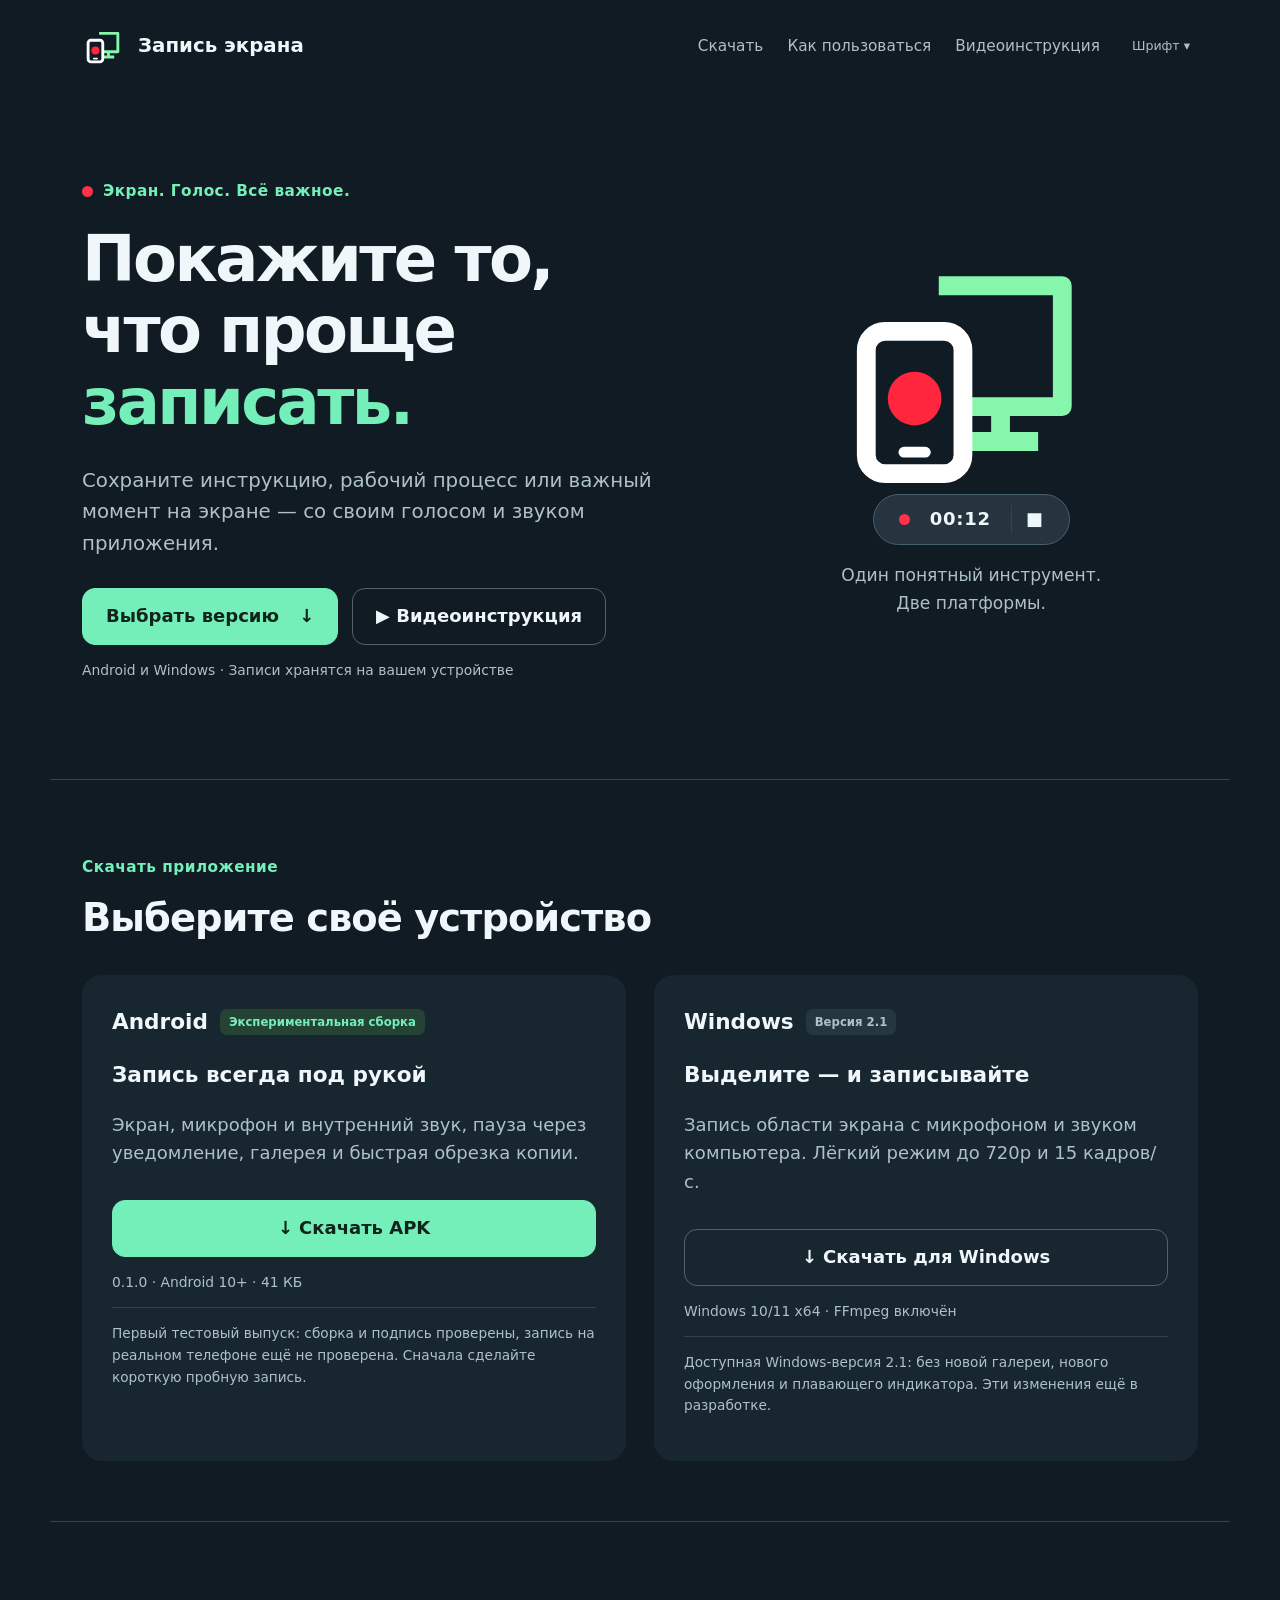
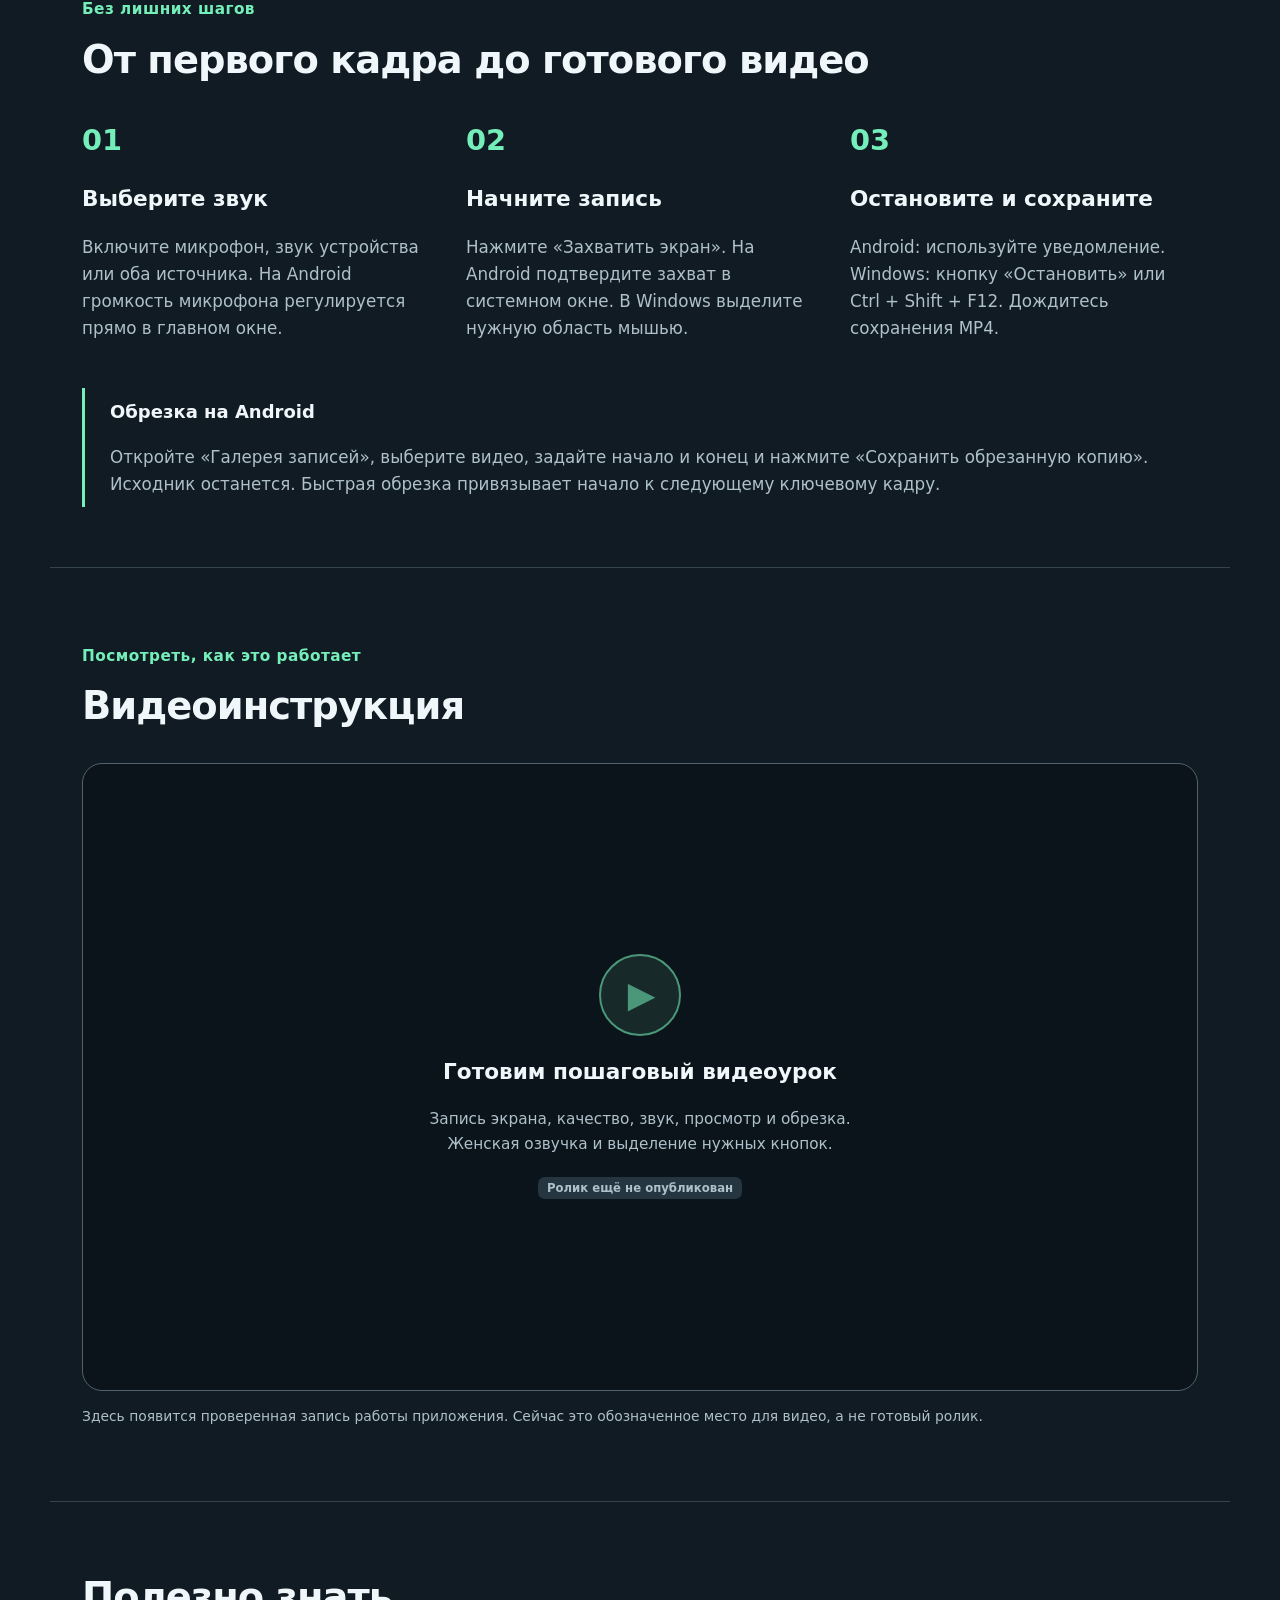
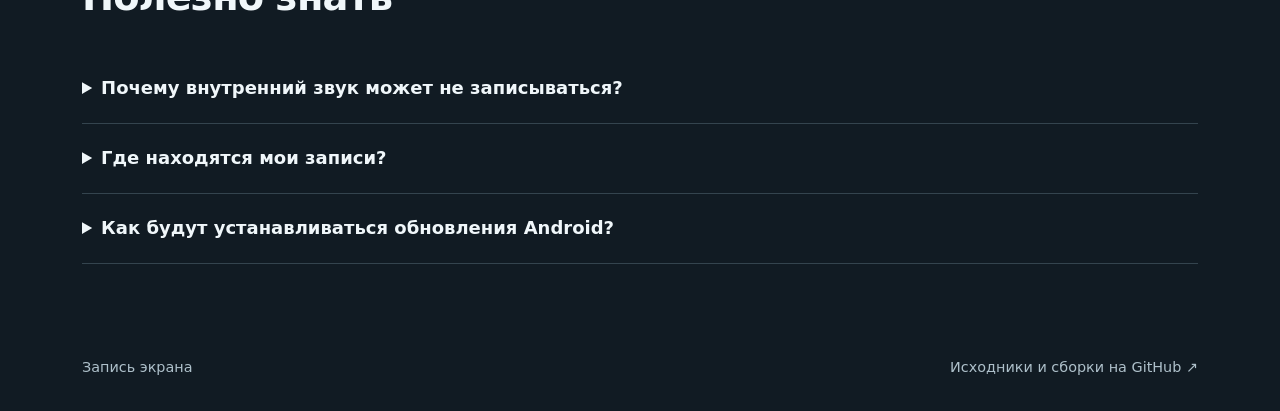
==== site/index.html @ 2aca4a7d "Add experimental Android app, Windows source and download website" ====
<!doctype html><html lang="ru"><head><meta charset="utf-8"><meta name="viewport" content="width=device-width,initial-scale=1"><meta name="theme-color" content="#111b23"><title>Запись экрана — скачать для Android и Windows</title><meta name="description" content="Запись экрана со звуком для Android и Windows. Скачать экспериментальный APK, Windows-приложение и посмотреть инструкции."><link rel="icon" href="icon.svg"><link rel="stylesheet" href="style.css"></head><body>
<header class="wrap"><a class="brand" href="#"><img src="icon.svg" alt="" width="44" height="44"><span>Запись экрана</span></a><nav aria-label="Главное меню"><a href="#download">Скачать</a><a href="#how">Как пользоваться</a><a href="#guide">Видеоинструкция</a></nav><button id="font" class="quiet" aria-haspopup="true" aria-expanded="false">Шрифт ▾</button><div id="font-menu" hidden role="group" aria-label="Размер шрифта"><button data-font="100">100%</button><button data-font="125">125%</button><button data-font="150">150%</button><button data-font="175">175%</button><button data-font="200">200%</button></div></header>
<main><section class="hero wrap"><div><p class="eyebrow"><span class="dot"></span> Экран. Голос. Всё важное.</p><h1>Покажите то,<br>что проще <em>записать.</em></h1><p class="intro">Сохраните инструкцию, рабочий процесс или важный момент на экране — со своим голосом и звуком приложения.</p><div class="actions"><a class="button primary" href="#download">Выбрать версию <span>↓</span></a><a class="button" href="#guide">▶ Видеоинструкция</a></div><p class="subtle">Android и Windows · Записи хранятся на вашем устройстве</p></div><div class="visual" aria-label="Схема: телефон и компьютер с индикатором записи"><img src="icon.svg" alt="Телефон перед монитором, красная точка записи"><div class="record-pill"><span class="dot"></span> 00:12 <span class="stop">■</span></div><p>Один понятный инструмент.<br>Две платформы.</p></div></section>
<section id="download" class="wrap section"><p class="eyebrow">Скачать приложение</p><h2>Выберите своё устройство</h2><div class="downloads"><article><div class="platform">Android <span class="badge">Экспериментальная сборка</span></div><h3>Запись всегда под рукой</h3><p>Экран, микрофон и внутренний звук, пауза через уведомление, галерея и быстрая обрезка копии.</p><a class="button primary" href="https://raw.githubusercontent.com/nicolenkoe/screen-recorder-downloads/main/downloads/ScreenRecorder-0.1.0-experimental.apk" download>↓ Скачать APK</a><p class="subtle">0.1.0 · Android 10+ · 41 КБ</p><p class="note">Первый тестовый выпуск: сборка и подпись проверены, запись на реальном телефоне ещё не проверена. Сначала сделайте короткую пробную запись.</p></article><article><div class="platform">Windows <span class="badge muted">Версия 2.1</span></div><h3>Выделите — и записывайте</h3><p>Запись области экрана с микрофоном и звуком компьютера. Лёгкий режим до 720p и 15 кадров/с.</p><a class="button" href="https://drive.google.com/file/d/1dgMKgXXOjrS05BkEU_Vbts_XOu8XF5hS/view?usp=drivesdk" target="_blank" rel="noopener">↓ Скачать для Windows</a><p class="subtle">Windows 10/11 x64 · FFmpeg включён</p><p class="note">Доступная Windows-версия 2.1: без новой галереи, нового оформления и плавающего индикатора. Эти изменения ещё в разработке.</p></article></div></section>
<section id="how" class="wrap section"><p class="eyebrow">Без лишних шагов</p><h2>От первого кадра до готового видео</h2><div class="steps"><article><b>01</b><h3>Выберите звук</h3><p>Включите микрофон, звук устройства или оба источника. На Android громкость микрофона регулируется прямо в главном окне.</p></article><article><b>02</b><h3>Начните запись</h3><p>Нажмите «Захватить экран». На Android подтвердите захват в системном окне. В Windows выделите нужную область мышью.</p></article><article><b>03</b><h3>Остановите и сохраните</h3><p>Android: используйте уведомление. Windows: кнопку «Остановить» или Ctrl + Shift + F12. Дождитесь сохранения MP4.</p></article></div><div class="tip"><strong>Обрезка на Android</strong><p>Откройте «Галерея записей», выберите видео, задайте начало и конец и нажмите «Сохранить обрезанную копию». Исходник останется. Быстрая обрезка привязывает начало к следующему ключевому кадру.</p></div></section>
<section id="guide" class="wrap section"><p class="eyebrow">Посмотреть, как это работает</p><h2>Видеоинструкция</h2><div class="video-shell"><div id="video-poster" class="video-poster"><button class="play" disabled aria-label="Видеоинструкция пока готовится">▶</button><h3>Готовим пошаговый видеоурок</h3><p>Запись экрана, качество, звук, просмотр и обрезка.<br>Женская озвучка и выделение нужных кнопок.</p><span class="badge muted">Ролик ещё не опубликован</span></div><video id="tutorial" hidden controls playsinline preload="none" aria-label="Видеоинструкция"></video></div><p id="video-status" class="subtle">Здесь появится проверенная запись работы приложения. Сейчас это обозначенное место для видео, а не готовый ролик.</p></section>
<section class="wrap section faq"><h2>Полезно знать</h2><details><summary>Почему внутренний звук может не записываться?</summary><p>Android позволяет приложениям запрещать захват своего звука. Защищённое видео и звонки могут быть недоступны для записи.</p></details><details><summary>Где находятся мои записи?</summary><p>Android: Movies/ScreenRecorder и галерея приложения. Windows: Видео/ScreenRecorder вашего профиля.</p></details><details><summary>Как будут устанавливаться обновления Android?</summary><p>При возвращении в приложение проверяется каталог опубликованных сборок. По умолчанию разрешены тестовые версии; в настройках можно выбрать только стабильные. Скачанный APK проверяется, а установку подтверждает Android.</p></details></section></main><footer class="wrap"><span>Запись экрана</span><a href="https://github.com/nicolenkoe/screen-recorder-downloads">Исходники и сборки на GitHub ↗</a></footer><script src="app.js"></script></body></html>
---- site/style.css ----
:root{color-scheme:dark;--bg:#111b23;--surface:#182630;--text:#f0f7fa;--muted:#aec0ca;--mint:#75efba;--line:#34444e;font:18px/1.6 'Segoe UI',system-ui,sans-serif}*{box-sizing:border-box}html{scroll-behavior:smooth;scroll-padding-top:36px}body{margin:0;background:var(--bg);color:var(--text)}a{color:inherit;text-decoration:none}a:hover{text-decoration:underline}button,input{font:inherit}.wrap{max-width:1180px;margin:auto;padding-inline:32px}header{display:flex;align-items:center;gap:24px;padding-block:24px;position:relative}.brand{display:flex;align-items:center;gap:12px;font-weight:650;font-size:1.1rem;white-space:nowrap}nav{display:flex;gap:24px;margin-left:auto;font-size:.85rem;color:var(--muted)}.quiet{font-size:.7rem;background:none;border:0;color:var(--muted);cursor:pointer;white-space:nowrap;padding:8px}#font-menu{position:absolute;z-index:5;right:32px;top:75px;background:#24343f;border:1px solid var(--line);padding:6px;border-radius:10px;box-shadow:0 8px 24px #0005}#font-menu button{display:block;width:95px;padding:5px 15px;background:none;border:0;color:var(--text);cursor:pointer;text-align:left;font-size:.8rem}#font-menu button:hover,#font-menu button[aria-pressed=true]{background:var(--mint);color:var(--bg);border-radius:5px}.hero{display:grid;grid-template-columns:1.35fr 1fr;align-items:center;gap:50px;padding-block:72px 84px}.eyebrow{display:flex;align-items:center;gap:10px;color:var(--mint);font-weight:600;font-size:.85rem;letter-spacing:.03em}.dot{width:11px;height:11px;border-radius:100%;display:inline-block;background:#ff3049;flex:none}h1{font-size:clamp(2.4rem,5vw,3.7rem);line-height:1.12;letter-spacing:-.04em;margin:20px 0 26px}h1 em{font-style:normal;color:var(--mint)}.intro{max-width:620px;color:var(--muted);font-size:1.1rem}.actions{display:flex;flex-wrap:wrap;gap:14px;margin:28px 0 14px}.button{display:inline-flex;justify-content:center;align-items:center;gap:20px;min-height:54px;padding:13px 23px;border:1px solid #52636d;border-radius:13px;font-weight:650;background:transparent}.button:hover{background:#253b46;text-decoration:none}.primary{background:var(--mint);color:#10241b;border-color:var(--mint)}.primary:hover{background:#a0ffd7}.subtle{font-size:.77rem;color:var(--muted)}.visual{display:flex;align-items:center;flex-direction:column}.visual>img{width:78%;max-width:290px;border-radius:30%}.visual>p{color:var(--muted);text-align:center;font-size:.95rem}.record-pill{background:#25343f;border:1px solid #47606e;border-radius:40px;display:flex;align-items:center;gap:20px;padding:10px 25px;margin-top:-20px;position:relative;font-weight:700;letter-spacing:.04em}.record-pill .stop{padding-left:14px;border-left:1px solid var(--line)}.section{padding-block:60px;border-top:1px solid var(--line)}h2{font-size:clamp(1.7rem,3vw,2.3rem);line-height:1.2;letter-spacing:-.025em;margin:12px 0 34px}h3{font-size:1.2rem;line-height:1.3}.downloads{display:grid;grid-template-columns:1fr 1fr;gap:28px}.downloads article{background:var(--surface);padding:30px;border-radius:20px}.platform{display:flex;gap:12px;align-items:center;flex-wrap:wrap;font-weight:700;font-size:1.2rem}.badge{font-size:.65rem;padding:4px 9px;border-radius:7px;color:var(--mint);background:#244334;font-weight:600}.badge.muted{color:var(--muted);background:#263640}.downloads article>p{color:var(--muted)}.downloads .button{width:100%;margin-top:14px}.note{font-size:.76rem;border-top:1px solid var(--line);padding-top:15px}.steps{display:grid;grid-template-columns:repeat(3,1fr);gap:36px}.steps b{font-size:1.6rem;color:var(--mint)}.steps p,.tip p{color:var(--muted);font-size:.93rem}.tip{margin-top:30px;border-left:3px solid var(--mint);padding:10px 25px}.tip p{margin-bottom:0}.video-shell{border:1px solid #52636d;background:#0b141a;border-radius:20px;overflow:hidden;aspect-ratio:16/9;display:flex;align-items:center;justify-content:center}.video-poster{text-align:center;padding:25px}.video-poster p{color:var(--muted);font-size:.85rem}.play{display:inline-grid;place-items:center;border:2px solid var(--mint);color:var(--mint);background:#1f3732;width:82px;height:82px;border-radius:100%;font-size:2rem;cursor:pointer;padding-left:9px}.play:disabled{cursor:default;opacity:.6}video{width:100%;height:100%;background:#000}.faq details{padding:20px 0;border-bottom:1px solid var(--line)}summary{cursor:pointer;font-weight:600}.faq p{color:var(--muted);max-width:800px}footer{display:flex;justify-content:space-between;gap:20px;padding-block:32px;color:var(--muted);font-size:.8rem}:focus-visible{outline:3px solid var(--mint);outline-offset:5px}@media(max-width:760px){.wrap{padding-inline:20px}header{gap:10px;flex-wrap:wrap}.brand{font-size:.95rem}nav{order:3;margin:0;gap:16px;font-size:.75rem;width:100%;flex-wrap:wrap}.quiet{margin-left:auto}.hero{grid-template-columns:1fr;gap:35px;padding-block:30px 50px}.visual{display:none}.section{padding-block:40px}.downloads,.steps{grid-template-columns:1fr}.downloads article{padding:24px}.video-shell{aspect-ratio:auto;min-height:340px}.actions .button{flex:1 1 auto}footer{flex-direction:column}.video-poster{padding:20px}}@media(prefers-reduced-motion:reduce){html{scroll-behavior:auto}}
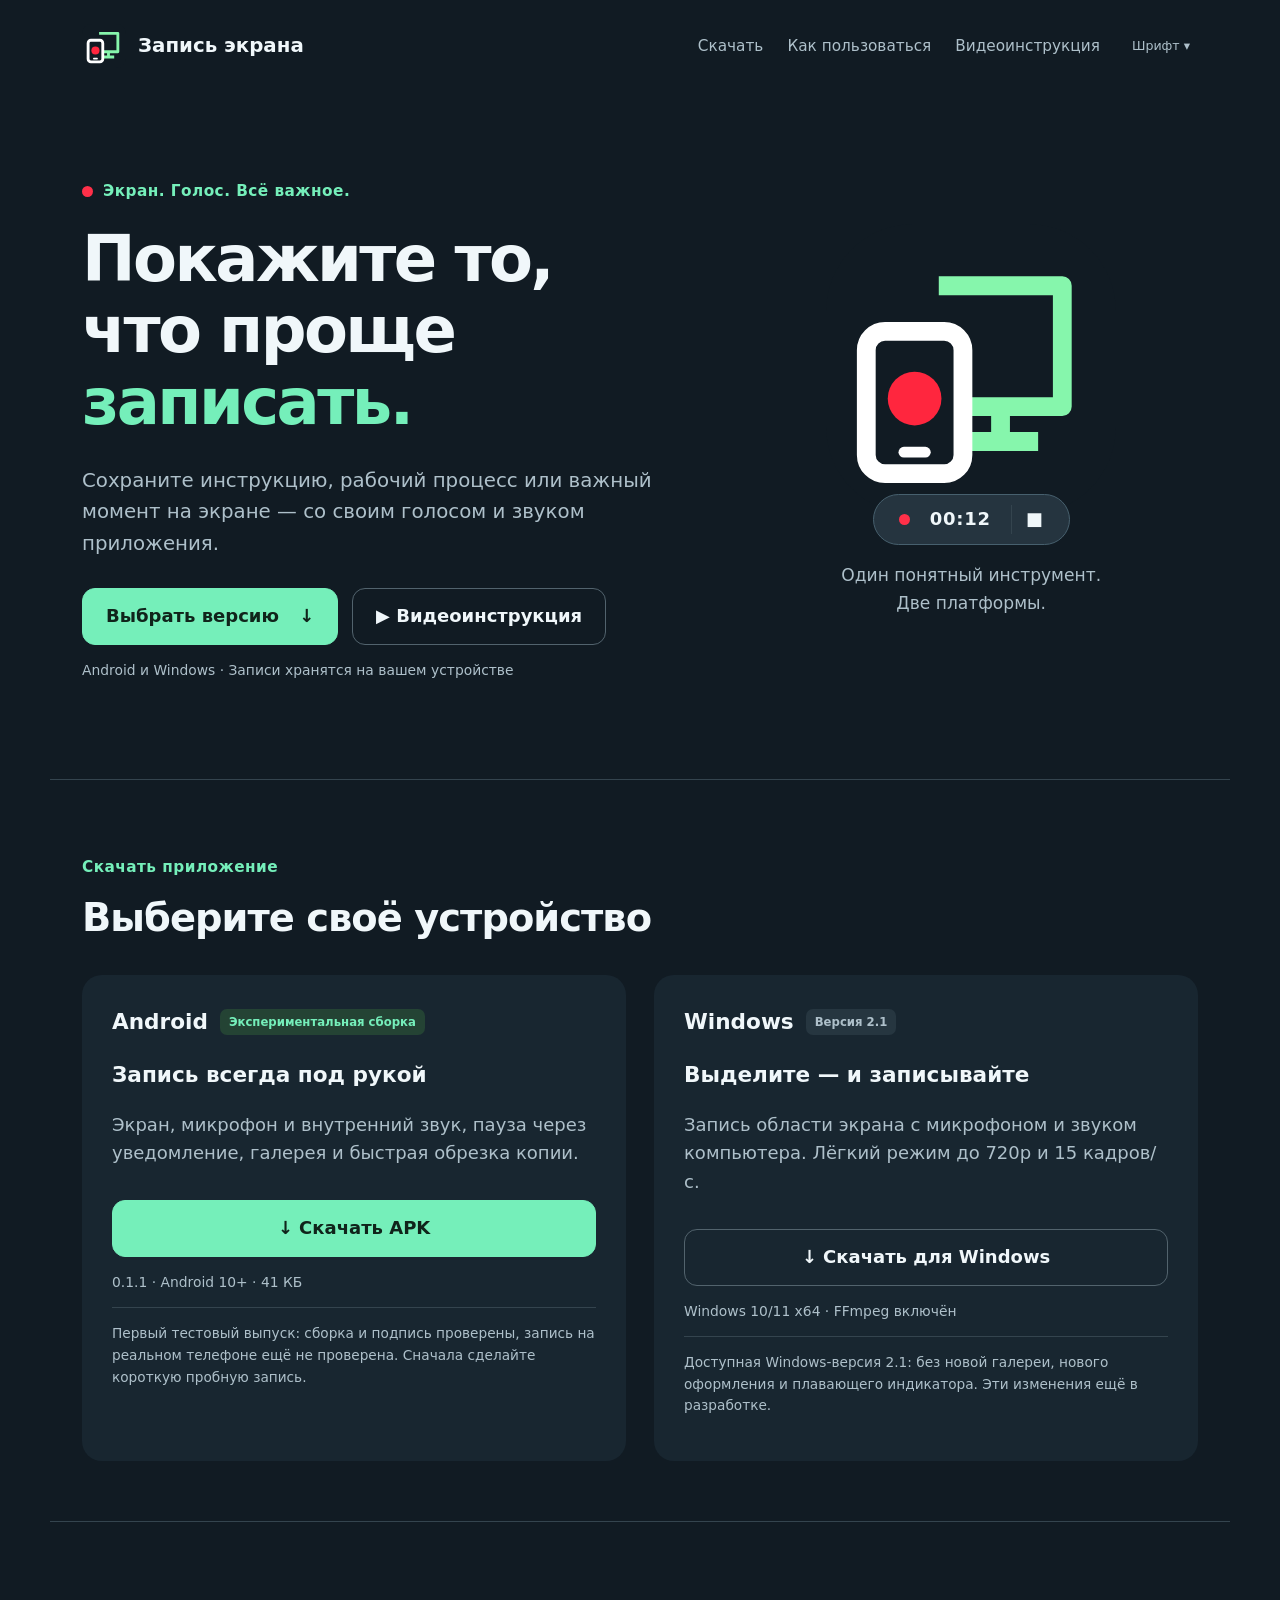
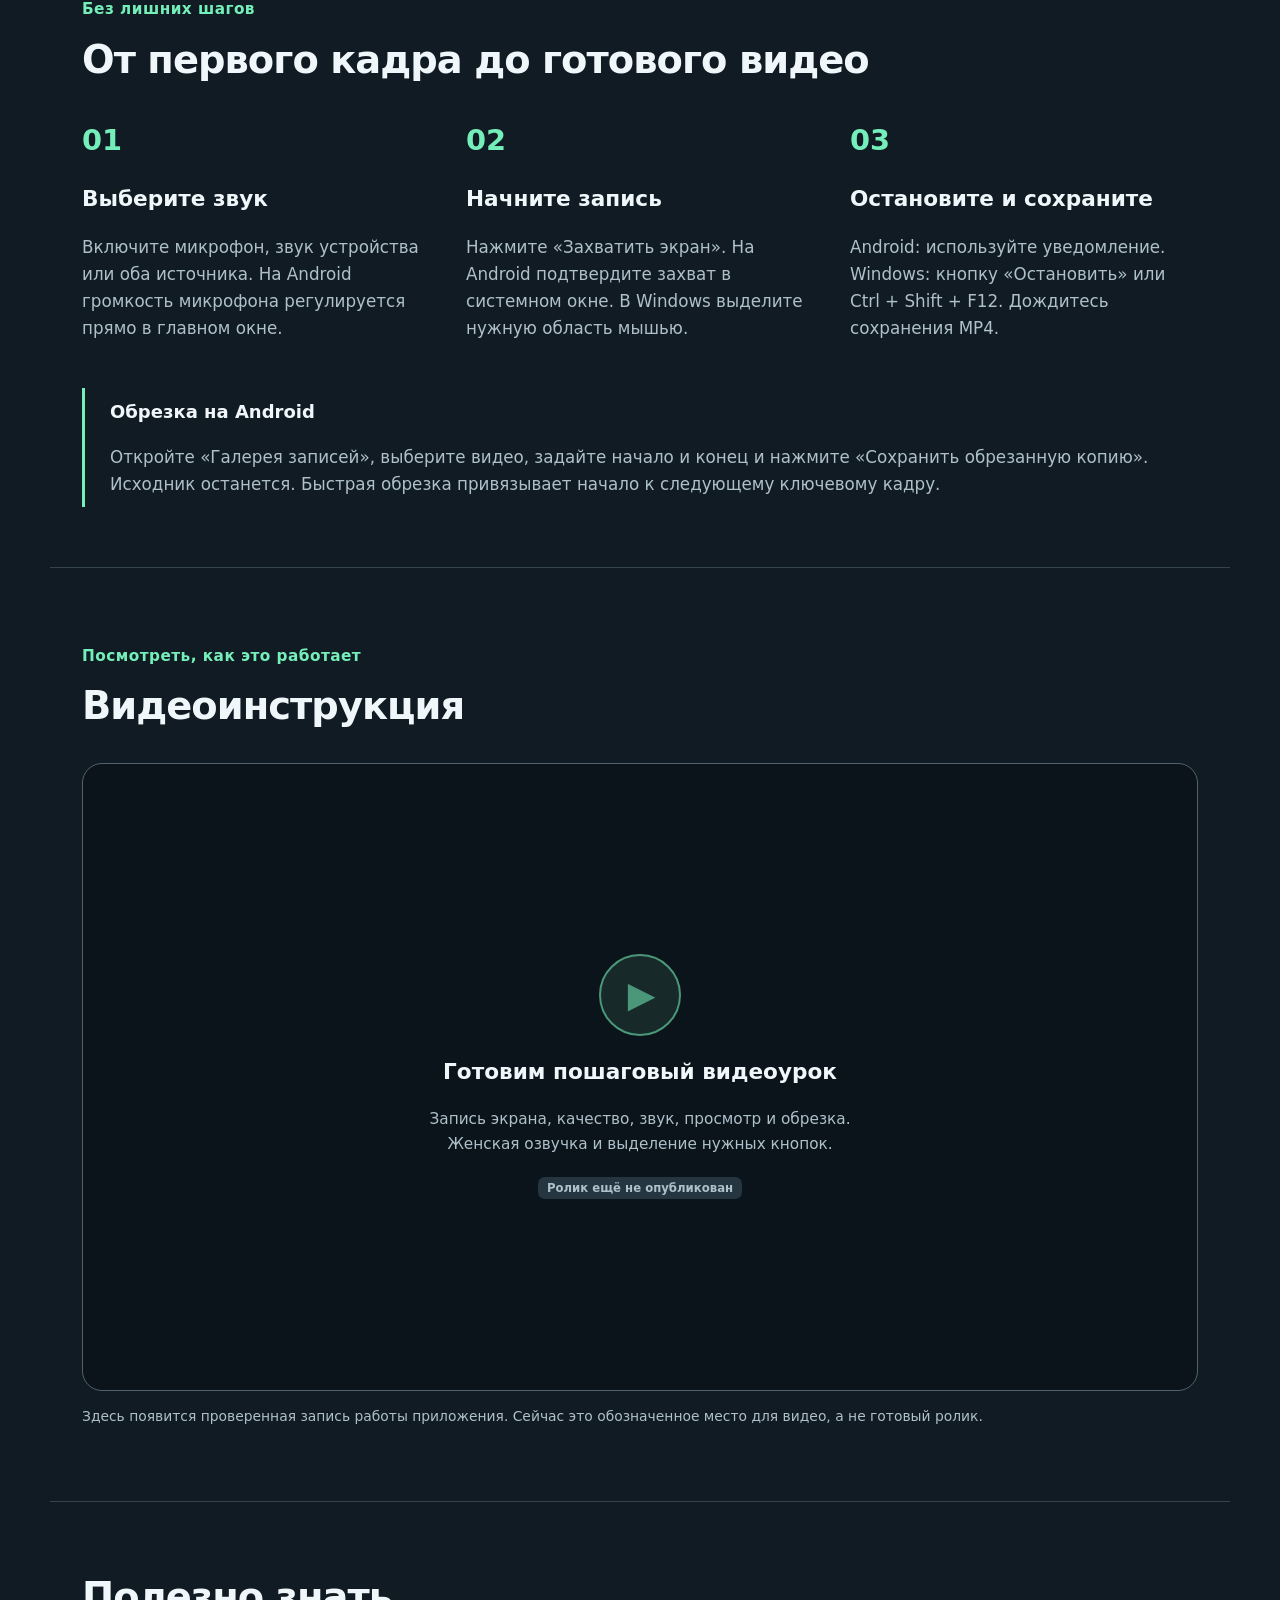
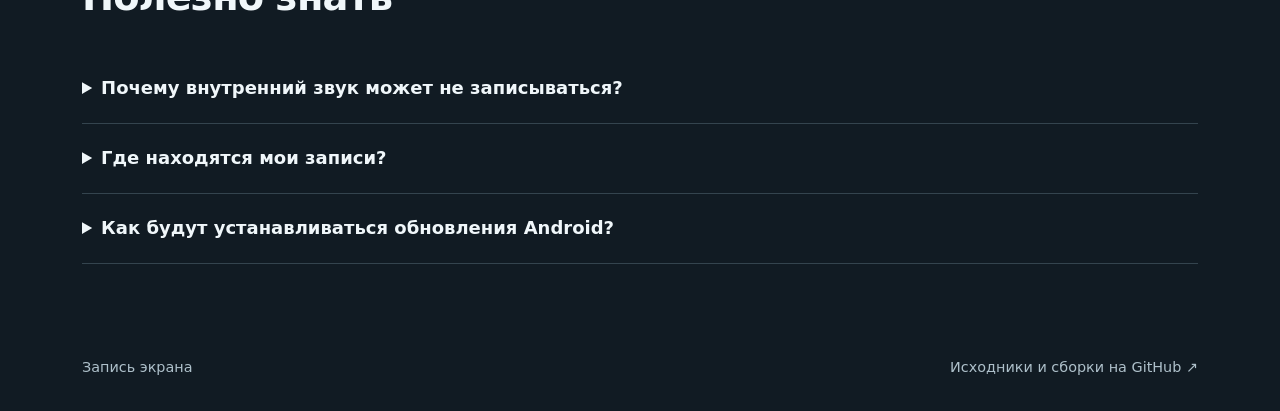
==== commit f28bbfe7: "Fix Android CI setup and publish verified Windows download" ====
--- a/site/index.html
+++ b/site/index.html
@@ -1,7 +1,7 @@
 <!doctype html><html lang="ru"><head><meta charset="utf-8"><meta name="viewport" content="width=device-width,initial-scale=1"><meta name="theme-color" content="#111b23"><title>Запись экрана — скачать для Android и Windows</title><meta name="description" content="Запись экрана со звуком для Android и Windows. Скачать экспериментальный APK, Windows-приложение и посмотреть инструкции."><link rel="icon" href="icon.svg"><link rel="stylesheet" href="style.css"></head><body>
 <header class="wrap"><a class="brand" href="#"><img src="icon.svg" alt="" width="44" height="44"><span>Запись экрана</span></a><nav aria-label="Главное меню"><a href="#download">Скачать</a><a href="#how">Как пользоваться</a><a href="#guide">Видеоинструкция</a></nav><button id="font" class="quiet" aria-haspopup="true" aria-expanded="false">Шрифт ▾</button><div id="font-menu" hidden role="group" aria-label="Размер шрифта"><button data-font="100">100%</button><button data-font="125">125%</button><button data-font="150">150%</button><button data-font="175">175%</button><button data-font="200">200%</button></div></header>
 <main><section class="hero wrap"><div><p class="eyebrow"><span class="dot"></span> Экран. Голос. Всё важное.</p><h1>Покажите то,<br>что проще <em>записать.</em></h1><p class="intro">Сохраните инструкцию, рабочий процесс или важный момент на экране — со своим голосом и звуком приложения.</p><div class="actions"><a class="button primary" href="#download">Выбрать версию <span>↓</span></a><a class="button" href="#guide">▶ Видеоинструкция</a></div><p class="subtle">Android и Windows · Записи хранятся на вашем устройстве</p></div><div class="visual" aria-label="Схема: телефон и компьютер с индикатором записи"><img src="icon.svg" alt="Телефон перед монитором, красная точка записи"><div class="record-pill"><span class="dot"></span> 00:12 <span class="stop">■</span></div><p>Один понятный инструмент.<br>Две платформы.</p></div></section>
-<section id="download" class="wrap section"><p class="eyebrow">Скачать приложение</p><h2>Выберите своё устройство</h2><div class="downloads"><article><div class="platform">Android <span class="badge">Экспериментальная сборка</span></div><h3>Запись всегда под рукой</h3><p>Экран, микрофон и внутренний звук, пауза через уведомление, галерея и быстрая обрезка копии.</p><a class="button primary" href="https://raw.githubusercontent.com/nicolenkoe/screen-recorder-downloads/main/downloads/ScreenRecorder-0.1.0-experimental.apk" download>↓ Скачать APK</a><p class="subtle">0.1.0 · Android 10+ · 41 КБ</p><p class="note">Первый тестовый выпуск: сборка и подпись проверены, запись на реальном телефоне ещё не проверена. Сначала сделайте короткую пробную запись.</p></article><article><div class="platform">Windows <span class="badge muted">Версия 2.1</span></div><h3>Выделите — и записывайте</h3><p>Запись области экрана с микрофоном и звуком компьютера. Лёгкий режим до 720p и 15 кадров/с.</p><a class="button" href="https://drive.google.com/file/d/1dgMKgXXOjrS05BkEU_Vbts_XOu8XF5hS/view?usp=drivesdk" target="_blank" rel="noopener">↓ Скачать для Windows</a><p class="subtle">Windows 10/11 x64 · FFmpeg включён</p><p class="note">Доступная Windows-версия 2.1: без новой галереи, нового оформления и плавающего индикатора. Эти изменения ещё в разработке.</p></article></div></section>
+<section id="download" class="wrap section"><p class="eyebrow">Скачать приложение</p><h2>Выберите своё устройство</h2><div class="downloads"><article><div class="platform">Android <span class="badge">Экспериментальная сборка</span></div><h3>Запись всегда под рукой</h3><p>Экран, микрофон и внутренний звук, пауза через уведомление, галерея и быстрая обрезка копии.</p><a class="button primary" href="https://raw.githubusercontent.com/nicolenkoe/screen-recorder-downloads/main/downloads/ScreenRecorder-0.1.1-experimental.apk" download>↓ Скачать APK</a><p class="subtle">0.1.1 · Android 10+ · 41 КБ</p><p class="note">Первый тестовый выпуск: сборка и подпись проверены, запись на реальном телефоне ещё не проверена. Сначала сделайте короткую пробную запись.</p></article><article><div class="platform">Windows <span class="badge muted">Версия 2.1</span></div><h3>Выделите — и записывайте</h3><p>Запись области экрана с микрофоном и звуком компьютера. Лёгкий режим до 720p и 15 кадров/с.</p><a class="button" href="https://github.com/nicolenkoe/screen-recorder-downloads/releases/download/windows-2.1/ScreenRecorder-Windows-2.1.exe" target="_blank" rel="noopener">↓ Скачать для Windows</a><p class="subtle">Windows 10/11 x64 · FFmpeg включён</p><p class="note">Доступная Windows-версия 2.1: без новой галереи, нового оформления и плавающего индикатора. Эти изменения ещё в разработке.</p></article></div></section>
 <section id="how" class="wrap section"><p class="eyebrow">Без лишних шагов</p><h2>От первого кадра до готового видео</h2><div class="steps"><article><b>01</b><h3>Выберите звук</h3><p>Включите микрофон, звук устройства или оба источника. На Android громкость микрофона регулируется прямо в главном окне.</p></article><article><b>02</b><h3>Начните запись</h3><p>Нажмите «Захватить экран». На Android подтвердите захват в системном окне. В Windows выделите нужную область мышью.</p></article><article><b>03</b><h3>Остановите и сохраните</h3><p>Android: используйте уведомление. Windows: кнопку «Остановить» или Ctrl + Shift + F12. Дождитесь сохранения MP4.</p></article></div><div class="tip"><strong>Обрезка на Android</strong><p>Откройте «Галерея записей», выберите видео, задайте начало и конец и нажмите «Сохранить обрезанную копию». Исходник останется. Быстрая обрезка привязывает начало к следующему ключевому кадру.</p></div></section>
 <section id="guide" class="wrap section"><p class="eyebrow">Посмотреть, как это работает</p><h2>Видеоинструкция</h2><div class="video-shell"><div id="video-poster" class="video-poster"><button class="play" disabled aria-label="Видеоинструкция пока готовится">▶</button><h3>Готовим пошаговый видеоурок</h3><p>Запись экрана, качество, звук, просмотр и обрезка.<br>Женская озвучка и выделение нужных кнопок.</p><span class="badge muted">Ролик ещё не опубликован</span></div><video id="tutorial" hidden controls playsinline preload="none" aria-label="Видеоинструкция"></video></div><p id="video-status" class="subtle">Здесь появится проверенная запись работы приложения. Сейчас это обозначенное место для видео, а не готовый ролик.</p></section>
 <section class="wrap section faq"><h2>Полезно знать</h2><details><summary>Почему внутренний звук может не записываться?</summary><p>Android позволяет приложениям запрещать захват своего звука. Защищённое видео и звонки могут быть недоступны для записи.</p></details><details><summary>Где находятся мои записи?</summary><p>Android: Movies/ScreenRecorder и галерея приложения. Windows: Видео/ScreenRecorder вашего профиля.</p></details><details><summary>Как будут устанавливаться обновления Android?</summary><p>При возвращении в приложение проверяется каталог опубликованных сборок. По умолчанию разрешены тестовые версии; в настройках можно выбрать только стабильные. Скачанный APK проверяется, а установку подтверждает Android.</p></details></section></main><footer class="wrap"><span>Запись экрана</span><a href="https://github.com/nicolenkoe/screen-recorder-downloads">Исходники и сборки на GitHub ↗</a></footer><script src="app.js"></script></body></html>
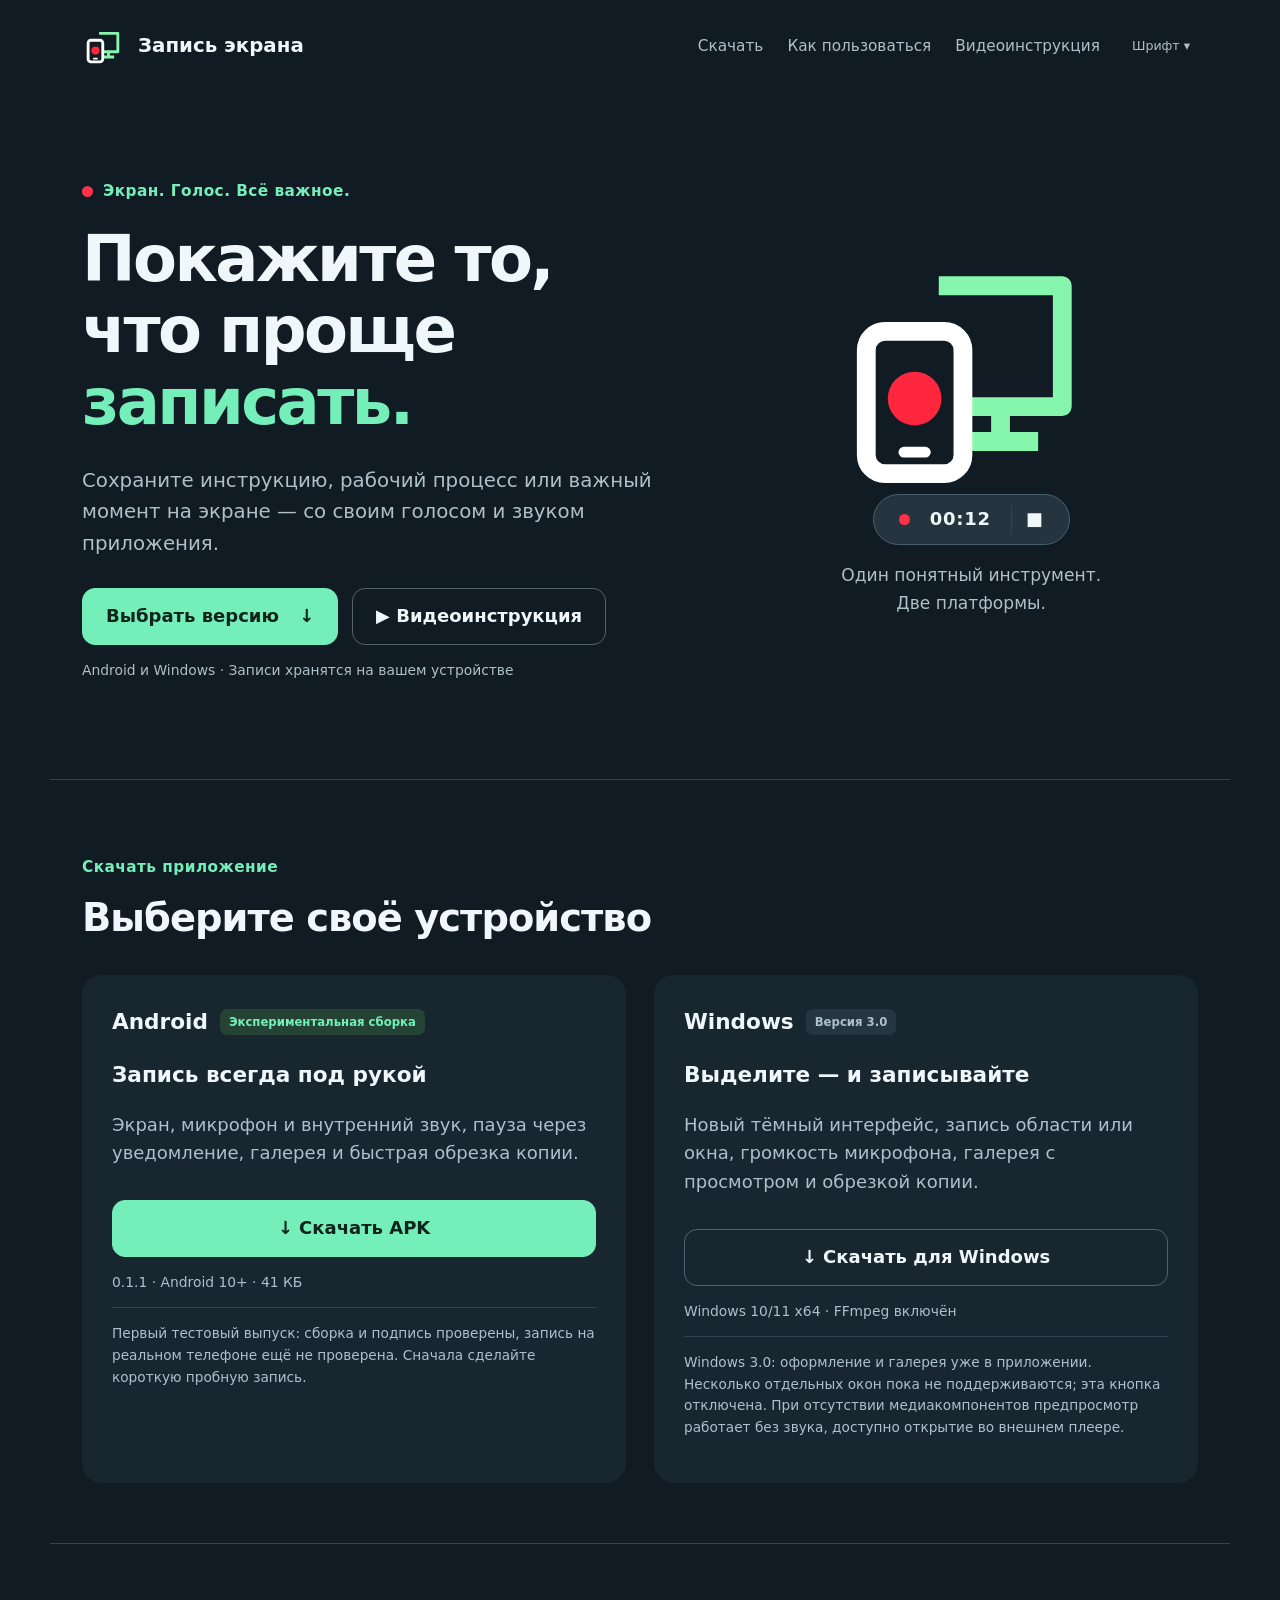
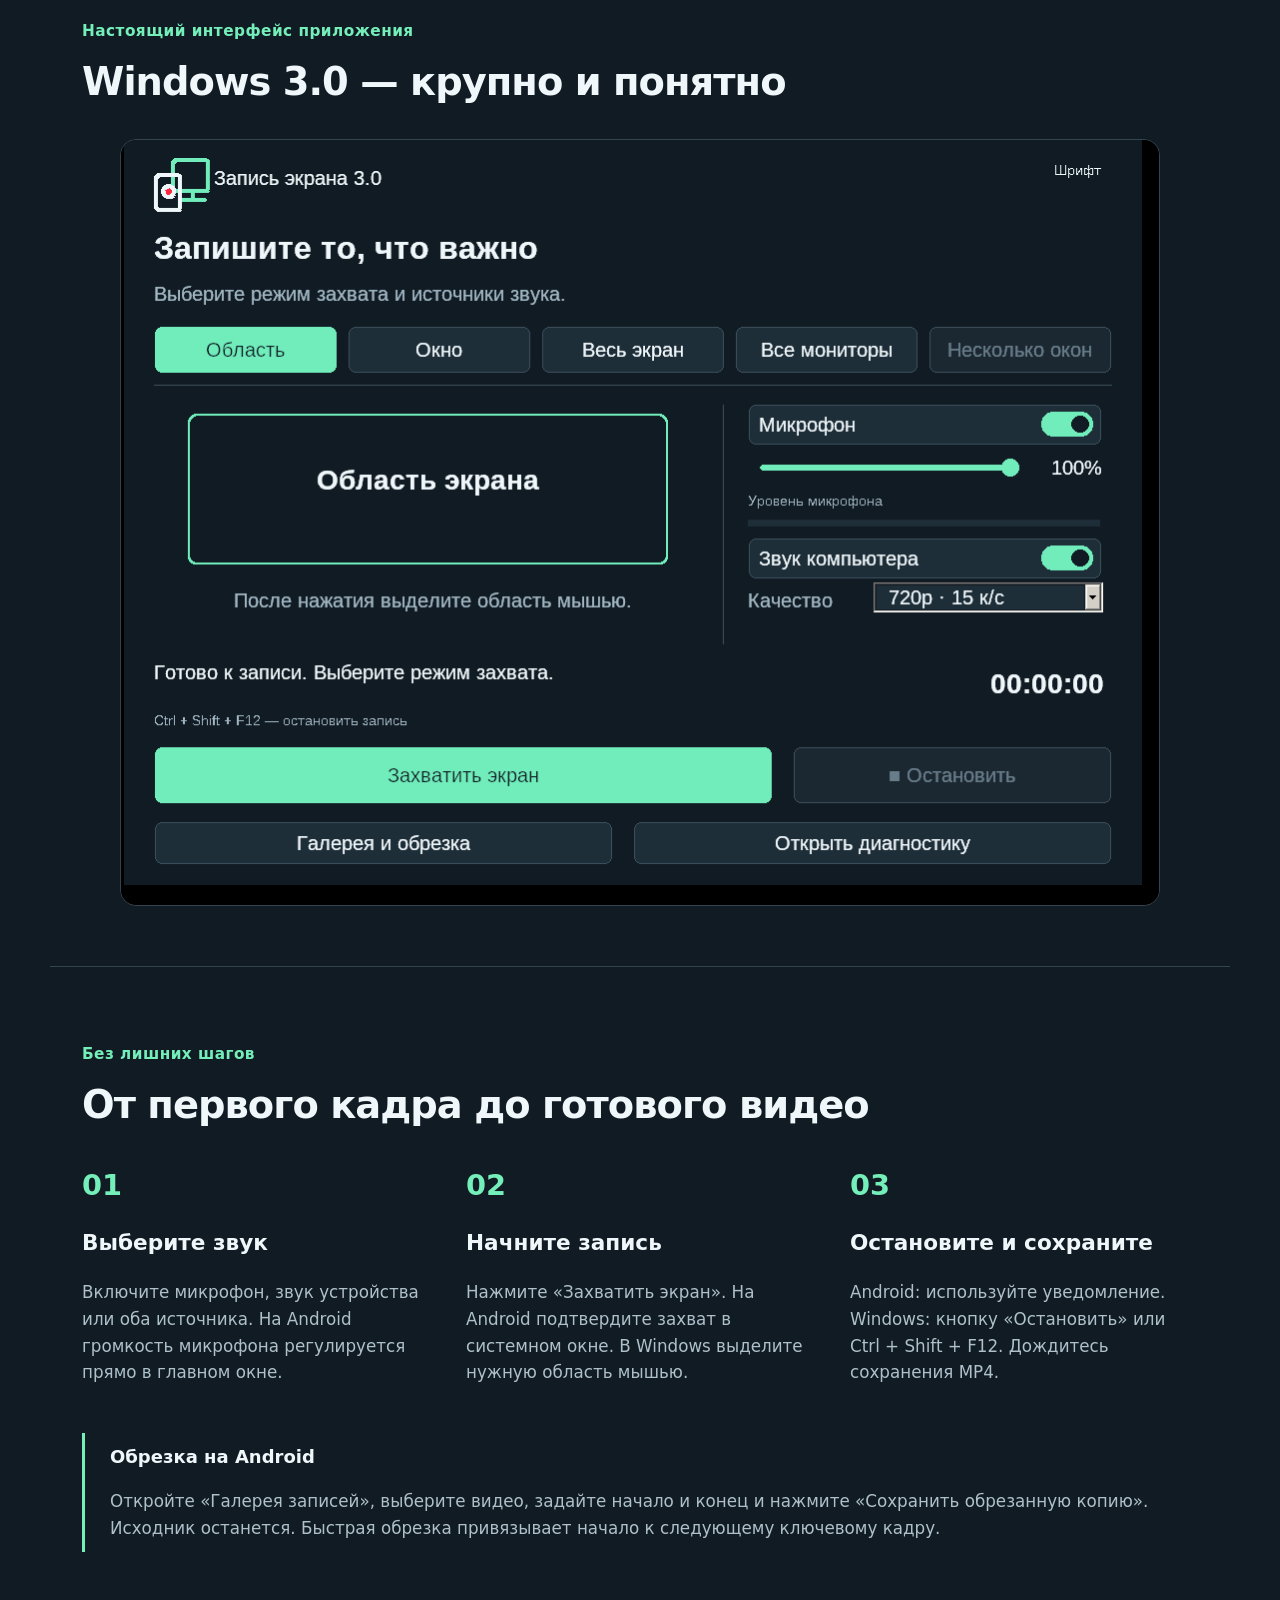
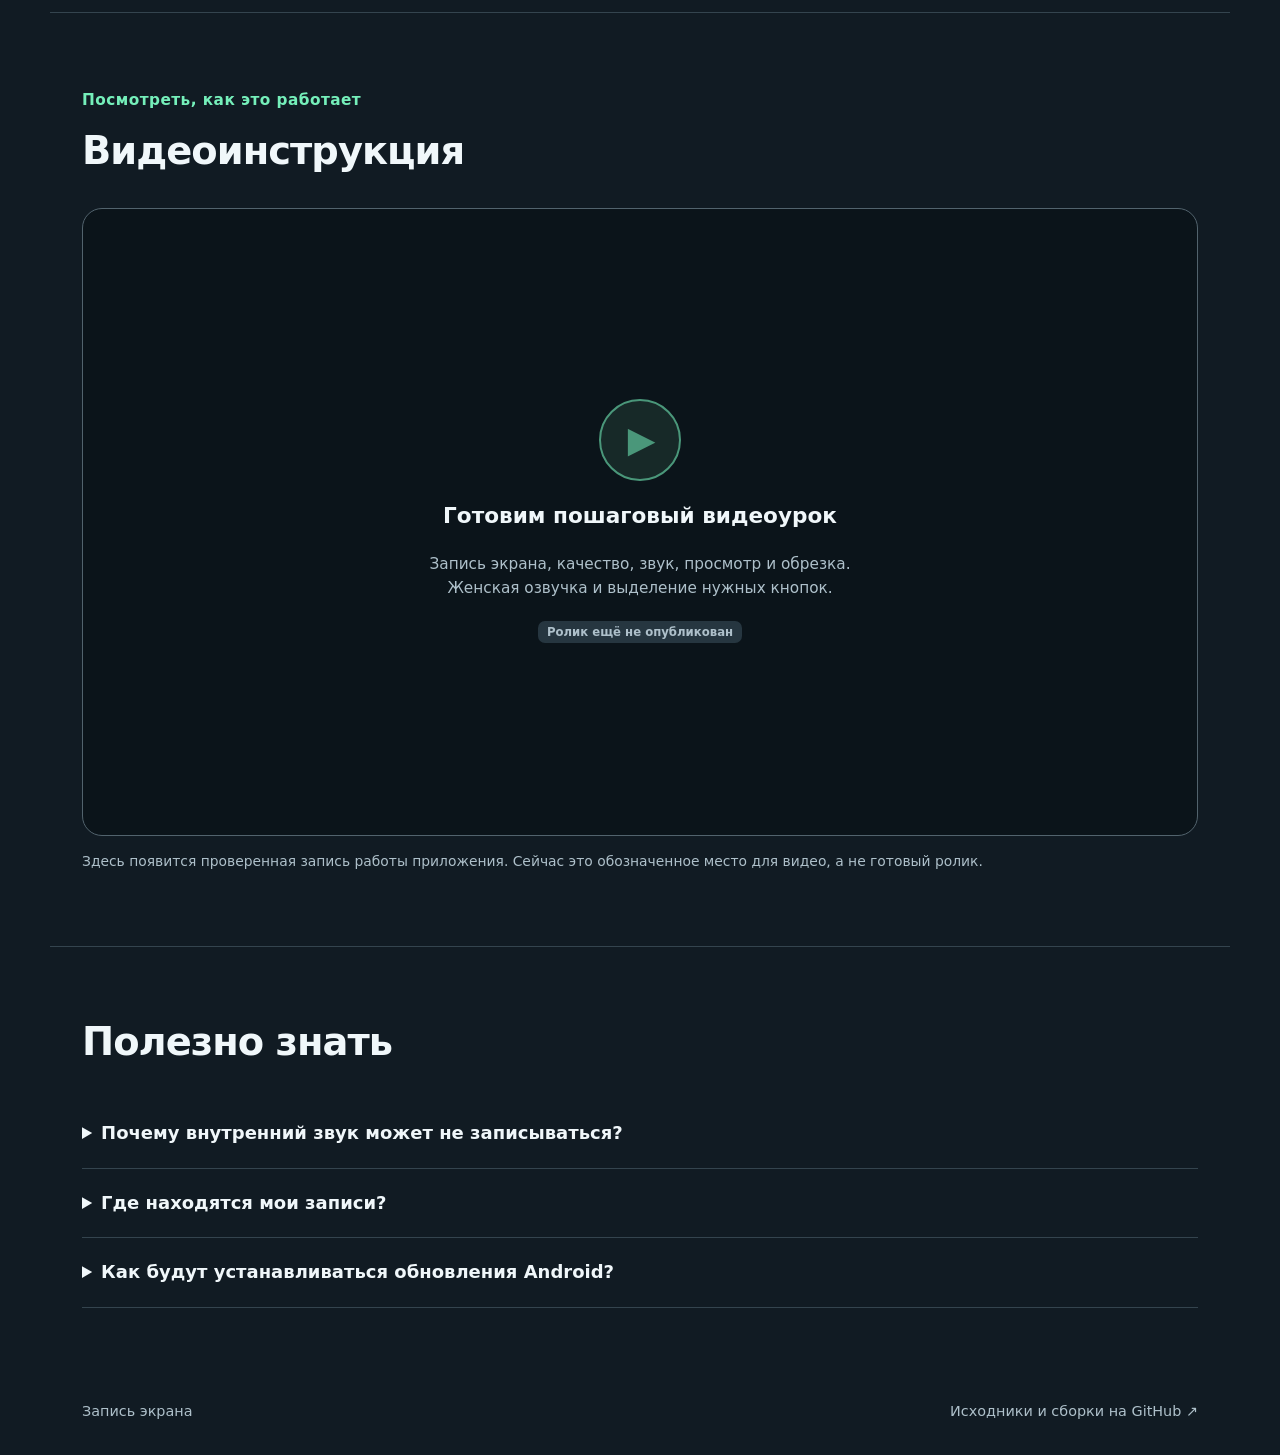
==== commit 06343f98: "Release Windows 3.0 dark UI, font menu, gain control, gallery and trimming" ====
--- a/site/index.html
+++ b/site/index.html
@@ -1,7 +1,7 @@
 <!doctype html><html lang="ru"><head><meta charset="utf-8"><meta name="viewport" content="width=device-width,initial-scale=1"><meta name="theme-color" content="#111b23"><title>Запись экрана — скачать для Android и Windows</title><meta name="description" content="Запись экрана со звуком для Android и Windows. Скачать экспериментальный APK, Windows-приложение и посмотреть инструкции."><link rel="icon" href="icon.svg"><link rel="stylesheet" href="style.css"></head><body>
 <header class="wrap"><a class="brand" href="#"><img src="icon.svg" alt="" width="44" height="44"><span>Запись экрана</span></a><nav aria-label="Главное меню"><a href="#download">Скачать</a><a href="#how">Как пользоваться</a><a href="#guide">Видеоинструкция</a></nav><button id="font" class="quiet" aria-haspopup="true" aria-expanded="false">Шрифт ▾</button><div id="font-menu" hidden role="group" aria-label="Размер шрифта"><button data-font="100">100%</button><button data-font="125">125%</button><button data-font="150">150%</button><button data-font="175">175%</button><button data-font="200">200%</button></div></header>
 <main><section class="hero wrap"><div><p class="eyebrow"><span class="dot"></span> Экран. Голос. Всё важное.</p><h1>Покажите то,<br>что проще <em>записать.</em></h1><p class="intro">Сохраните инструкцию, рабочий процесс или важный момент на экране — со своим голосом и звуком приложения.</p><div class="actions"><a class="button primary" href="#download">Выбрать версию <span>↓</span></a><a class="button" href="#guide">▶ Видеоинструкция</a></div><p class="subtle">Android и Windows · Записи хранятся на вашем устройстве</p></div><div class="visual" aria-label="Схема: телефон и компьютер с индикатором записи"><img src="icon.svg" alt="Телефон перед монитором, красная точка записи"><div class="record-pill"><span class="dot"></span> 00:12 <span class="stop">■</span></div><p>Один понятный инструмент.<br>Две платформы.</p></div></section>
-<section id="download" class="wrap section"><p class="eyebrow">Скачать приложение</p><h2>Выберите своё устройство</h2><div class="downloads"><article><div class="platform">Android <span class="badge">Экспериментальная сборка</span></div><h3>Запись всегда под рукой</h3><p>Экран, микрофон и внутренний звук, пауза через уведомление, галерея и быстрая обрезка копии.</p><a class="button primary" href="https://raw.githubusercontent.com/nicolenkoe/screen-recorder-downloads/main/downloads/ScreenRecorder-0.1.1-experimental.apk" download>↓ Скачать APK</a><p class="subtle">0.1.1 · Android 10+ · 41 КБ</p><p class="note">Первый тестовый выпуск: сборка и подпись проверены, запись на реальном телефоне ещё не проверена. Сначала сделайте короткую пробную запись.</p></article><article><div class="platform">Windows <span class="badge muted">Версия 2.1</span></div><h3>Выделите — и записывайте</h3><p>Запись области экрана с микрофоном и звуком компьютера. Лёгкий режим до 720p и 15 кадров/с.</p><a class="button" href="https://github.com/nicolenkoe/screen-recorder-downloads/releases/download/windows-2.1/ScreenRecorder-Windows-2.1.exe" target="_blank" rel="noopener">↓ Скачать для Windows</a><p class="subtle">Windows 10/11 x64 · FFmpeg включён</p><p class="note">Доступная Windows-версия 2.1: без новой галереи, нового оформления и плавающего индикатора. Эти изменения ещё в разработке.</p></article></div></section>
-<section id="how" class="wrap section"><p class="eyebrow">Без лишних шагов</p><h2>От первого кадра до готового видео</h2><div class="steps"><article><b>01</b><h3>Выберите звук</h3><p>Включите микрофон, звук устройства или оба источника. На Android громкость микрофона регулируется прямо в главном окне.</p></article><article><b>02</b><h3>Начните запись</h3><p>Нажмите «Захватить экран». На Android подтвердите захват в системном окне. В Windows выделите нужную область мышью.</p></article><article><b>03</b><h3>Остановите и сохраните</h3><p>Android: используйте уведомление. Windows: кнопку «Остановить» или Ctrl + Shift + F12. Дождитесь сохранения MP4.</p></article></div><div class="tip"><strong>Обрезка на Android</strong><p>Откройте «Галерея записей», выберите видео, задайте начало и конец и нажмите «Сохранить обрезанную копию». Исходник останется. Быстрая обрезка привязывает начало к следующему ключевому кадру.</p></div></section>
+<section id="download" class="wrap section"><p class="eyebrow">Скачать приложение</p><h2>Выберите своё устройство</h2><div class="downloads"><article><div class="platform">Android <span class="badge">Экспериментальная сборка</span></div><h3>Запись всегда под рукой</h3><p>Экран, микрофон и внутренний звук, пауза через уведомление, галерея и быстрая обрезка копии.</p><a class="button primary" href="https://github.com/nicolenkoe/screen-recorder-downloads/releases/download/android-0.1.1-experimental/ScreenRecorder.apk" download>↓ Скачать APK</a><p class="subtle">0.1.1 · Android 10+ · 41 КБ</p><p class="note">Первый тестовый выпуск: сборка и подпись проверены, запись на реальном телефоне ещё не проверена. Сначала сделайте короткую пробную запись.</p></article><article><div class="platform">Windows <span class="badge muted">Версия 3.0</span></div><h3>Выделите — и записывайте</h3><p>Новый тёмный интерфейс, запись области или окна, громкость микрофона, галерея с просмотром и обрезкой копии.</p><a class="button" href="https://github.com/nicolenkoe/screen-recorder-downloads/releases/download/windows-3.0/ScreenRecorder-Windows-3.0.exe" target="_blank" rel="noopener">↓ Скачать для Windows</a><p class="subtle">Windows 10/11 x64 · FFmpeg включён</p><p class="note">Windows 3.0: оформление и галерея уже в приложении. Несколько отдельных окон пока не поддерживаются; эта кнопка отключена. При отсутствии медиакомпонентов предпросмотр работает без звука, доступно открытие во внешнем плеере.</p></article></div></section>
+<section class="wrap section"><p class="eyebrow">Настоящий интерфейс приложения</p><h2>Windows 3.0 — крупно и понятно</h2><img class="app-screenshot" src="assets/windows-3.0.png" alt="Новый интерфейс Windows 3.0: тёмный фон, мятные кнопки, выбор захвата, громкость микрофона и компактное меню Шрифт" loading="lazy"></section><section id="how" class="wrap section"><p class="eyebrow">Без лишних шагов</p><h2>От первого кадра до готового видео</h2><div class="steps"><article><b>01</b><h3>Выберите звук</h3><p>Включите микрофон, звук устройства или оба источника. На Android громкость микрофона регулируется прямо в главном окне.</p></article><article><b>02</b><h3>Начните запись</h3><p>Нажмите «Захватить экран». На Android подтвердите захват в системном окне. В Windows выделите нужную область мышью.</p></article><article><b>03</b><h3>Остановите и сохраните</h3><p>Android: используйте уведомление. Windows: кнопку «Остановить» или Ctrl + Shift + F12. Дождитесь сохранения MP4.</p></article></div><div class="tip"><strong>Обрезка на Android</strong><p>Откройте «Галерея записей», выберите видео, задайте начало и конец и нажмите «Сохранить обрезанную копию». Исходник останется. Быстрая обрезка привязывает начало к следующему ключевому кадру.</p></div></section>
 <section id="guide" class="wrap section"><p class="eyebrow">Посмотреть, как это работает</p><h2>Видеоинструкция</h2><div class="video-shell"><div id="video-poster" class="video-poster"><button class="play" disabled aria-label="Видеоинструкция пока готовится">▶</button><h3>Готовим пошаговый видеоурок</h3><p>Запись экрана, качество, звук, просмотр и обрезка.<br>Женская озвучка и выделение нужных кнопок.</p><span class="badge muted">Ролик ещё не опубликован</span></div><video id="tutorial" hidden controls playsinline preload="none" aria-label="Видеоинструкция"></video></div><p id="video-status" class="subtle">Здесь появится проверенная запись работы приложения. Сейчас это обозначенное место для видео, а не готовый ролик.</p></section>
 <section class="wrap section faq"><h2>Полезно знать</h2><details><summary>Почему внутренний звук может не записываться?</summary><p>Android позволяет приложениям запрещать захват своего звука. Защищённое видео и звонки могут быть недоступны для записи.</p></details><details><summary>Где находятся мои записи?</summary><p>Android: Movies/ScreenRecorder и галерея приложения. Windows: Видео/ScreenRecorder вашего профиля.</p></details><details><summary>Как будут устанавливаться обновления Android?</summary><p>При возвращении в приложение проверяется каталог опубликованных сборок. По умолчанию разрешены тестовые версии; в настройках можно выбрать только стабильные. Скачанный APK проверяется, а установку подтверждает Android.</p></details></section></main><footer class="wrap"><span>Запись экрана</span><a href="https://github.com/nicolenkoe/screen-recorder-downloads">Исходники и сборки на GitHub ↗</a></footer><script src="app.js"></script></body></html>
--- a/site/style.css
+++ b/site/style.css
@@ -1 +1,3 @@
 :root{color-scheme:dark;--bg:#111b23;--surface:#182630;--text:#f0f7fa;--muted:#aec0ca;--mint:#75efba;--line:#34444e;font:18px/1.6 'Segoe UI',system-ui,sans-serif}*{box-sizing:border-box}html{scroll-behavior:smooth;scroll-padding-top:36px}body{margin:0;background:var(--bg);color:var(--text)}a{color:inherit;text-decoration:none}a:hover{text-decoration:underline}button,input{font:inherit}.wrap{max-width:1180px;margin:auto;padding-inline:32px}header{display:flex;align-items:center;gap:24px;padding-block:24px;position:relative}.brand{display:flex;align-items:center;gap:12px;font-weight:650;font-size:1.1rem;white-space:nowrap}nav{display:flex;gap:24px;margin-left:auto;font-size:.85rem;color:var(--muted)}.quiet{font-size:.7rem;background:none;border:0;color:var(--muted);cursor:pointer;white-space:nowrap;padding:8px}#font-menu{position:absolute;z-index:5;right:32px;top:75px;background:#24343f;border:1px solid var(--line);padding:6px;border-radius:10px;box-shadow:0 8px 24px #0005}#font-menu button{display:block;width:95px;padding:5px 15px;background:none;border:0;color:var(--text);cursor:pointer;text-align:left;font-size:.8rem}#font-menu button:hover,#font-menu button[aria-pressed=true]{background:var(--mint);color:var(--bg);border-radius:5px}.hero{display:grid;grid-template-columns:1.35fr 1fr;align-items:center;gap:50px;padding-block:72px 84px}.eyebrow{display:flex;align-items:center;gap:10px;color:var(--mint);font-weight:600;font-size:.85rem;letter-spacing:.03em}.dot{width:11px;height:11px;border-radius:100%;display:inline-block;background:#ff3049;flex:none}h1{font-size:clamp(2.4rem,5vw,3.7rem);line-height:1.12;letter-spacing:-.04em;margin:20px 0 26px}h1 em{font-style:normal;color:var(--mint)}.intro{max-width:620px;color:var(--muted);font-size:1.1rem}.actions{display:flex;flex-wrap:wrap;gap:14px;margin:28px 0 14px}.button{display:inline-flex;justify-content:center;align-items:center;gap:20px;min-height:54px;padding:13px 23px;border:1px solid #52636d;border-radius:13px;font-weight:650;background:transparent}.button:hover{background:#253b46;text-decoration:none}.primary{background:var(--mint);color:#10241b;border-color:var(--mint)}.primary:hover{background:#a0ffd7}.subtle{font-size:.77rem;color:var(--muted)}.visual{display:flex;align-items:center;flex-direction:column}.visual>img{width:78%;max-width:290px;border-radius:30%}.visual>p{color:var(--muted);text-align:center;font-size:.95rem}.record-pill{background:#25343f;border:1px solid #47606e;border-radius:40px;display:flex;align-items:center;gap:20px;padding:10px 25px;margin-top:-20px;position:relative;font-weight:700;letter-spacing:.04em}.record-pill .stop{padding-left:14px;border-left:1px solid var(--line)}.section{padding-block:60px;border-top:1px solid var(--line)}h2{font-size:clamp(1.7rem,3vw,2.3rem);line-height:1.2;letter-spacing:-.025em;margin:12px 0 34px}h3{font-size:1.2rem;line-height:1.3}.downloads{display:grid;grid-template-columns:1fr 1fr;gap:28px}.downloads article{background:var(--surface);padding:30px;border-radius:20px}.platform{display:flex;gap:12px;align-items:center;flex-wrap:wrap;font-weight:700;font-size:1.2rem}.badge{font-size:.65rem;padding:4px 9px;border-radius:7px;color:var(--mint);background:#244334;font-weight:600}.badge.muted{color:var(--muted);background:#263640}.downloads article>p{color:var(--muted)}.downloads .button{width:100%;margin-top:14px}.note{font-size:.76rem;border-top:1px solid var(--line);padding-top:15px}.steps{display:grid;grid-template-columns:repeat(3,1fr);gap:36px}.steps b{font-size:1.6rem;color:var(--mint)}.steps p,.tip p{color:var(--muted);font-size:.93rem}.tip{margin-top:30px;border-left:3px solid var(--mint);padding:10px 25px}.tip p{margin-bottom:0}.video-shell{border:1px solid #52636d;background:#0b141a;border-radius:20px;overflow:hidden;aspect-ratio:16/9;display:flex;align-items:center;justify-content:center}.video-poster{text-align:center;padding:25px}.video-poster p{color:var(--muted);font-size:.85rem}.play{display:inline-grid;place-items:center;border:2px solid var(--mint);color:var(--mint);background:#1f3732;width:82px;height:82px;border-radius:100%;font-size:2rem;cursor:pointer;padding-left:9px}.play:disabled{cursor:default;opacity:.6}video{width:100%;height:100%;background:#000}.faq details{padding:20px 0;border-bottom:1px solid var(--line)}summary{cursor:pointer;font-weight:600}.faq p{color:var(--muted);max-width:800px}footer{display:flex;justify-content:space-between;gap:20px;padding-block:32px;color:var(--muted);font-size:.8rem}:focus-visible{outline:3px solid var(--mint);outline-offset:5px}@media(max-width:760px){.wrap{padding-inline:20px}header{gap:10px;flex-wrap:wrap}.brand{font-size:.95rem}nav{order:3;margin:0;gap:16px;font-size:.75rem;width:100%;flex-wrap:wrap}.quiet{margin-left:auto}.hero{grid-template-columns:1fr;gap:35px;padding-block:30px 50px}.visual{display:none}.section{padding-block:40px}.downloads,.steps{grid-template-columns:1fr}.downloads article{padding:24px}.video-shell{aspect-ratio:auto;min-height:340px}.actions .button{flex:1 1 auto}footer{flex-direction:column}.video-poster{padding:20px}}@media(prefers-reduced-motion:reduce){html{scroll-behavior:auto}}
+
+.app-screenshot{display:block;width:100%;max-width:1040px;border:1px solid var(--line);border-radius:16px;margin:auto}
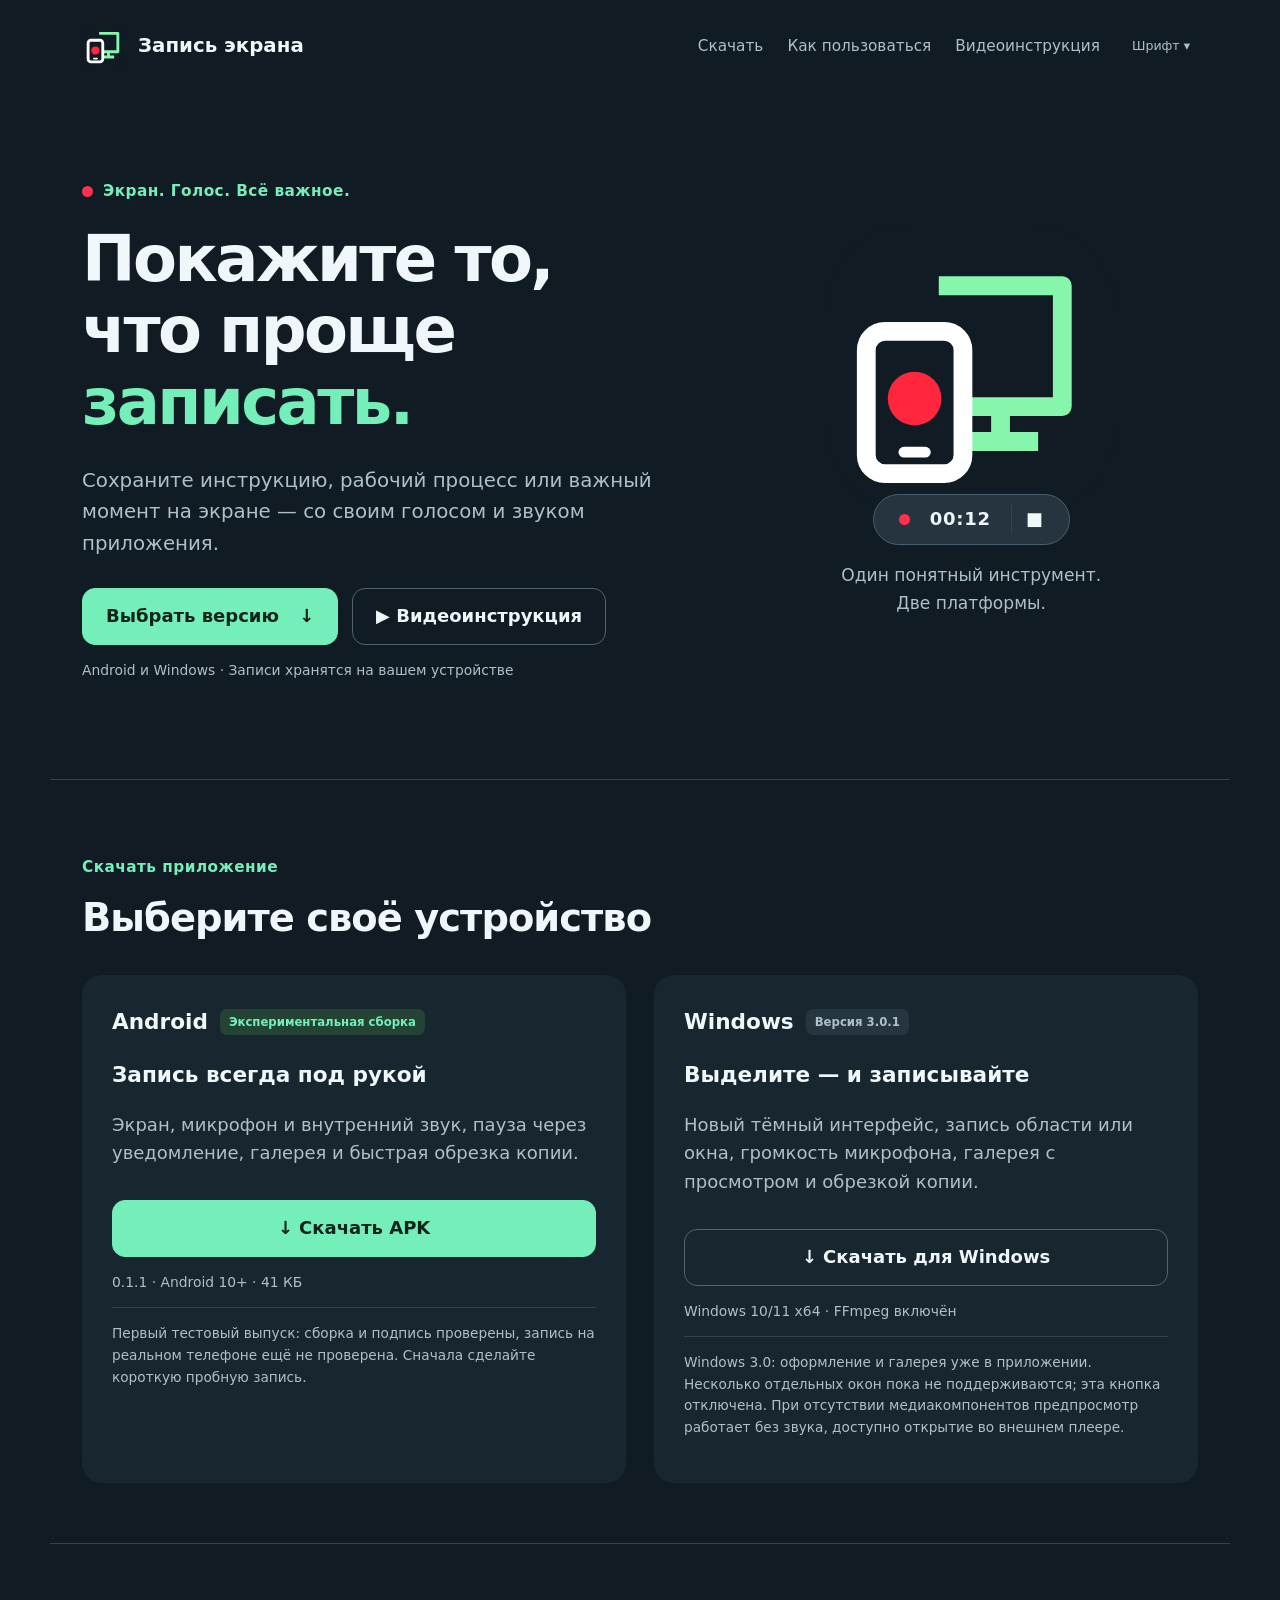
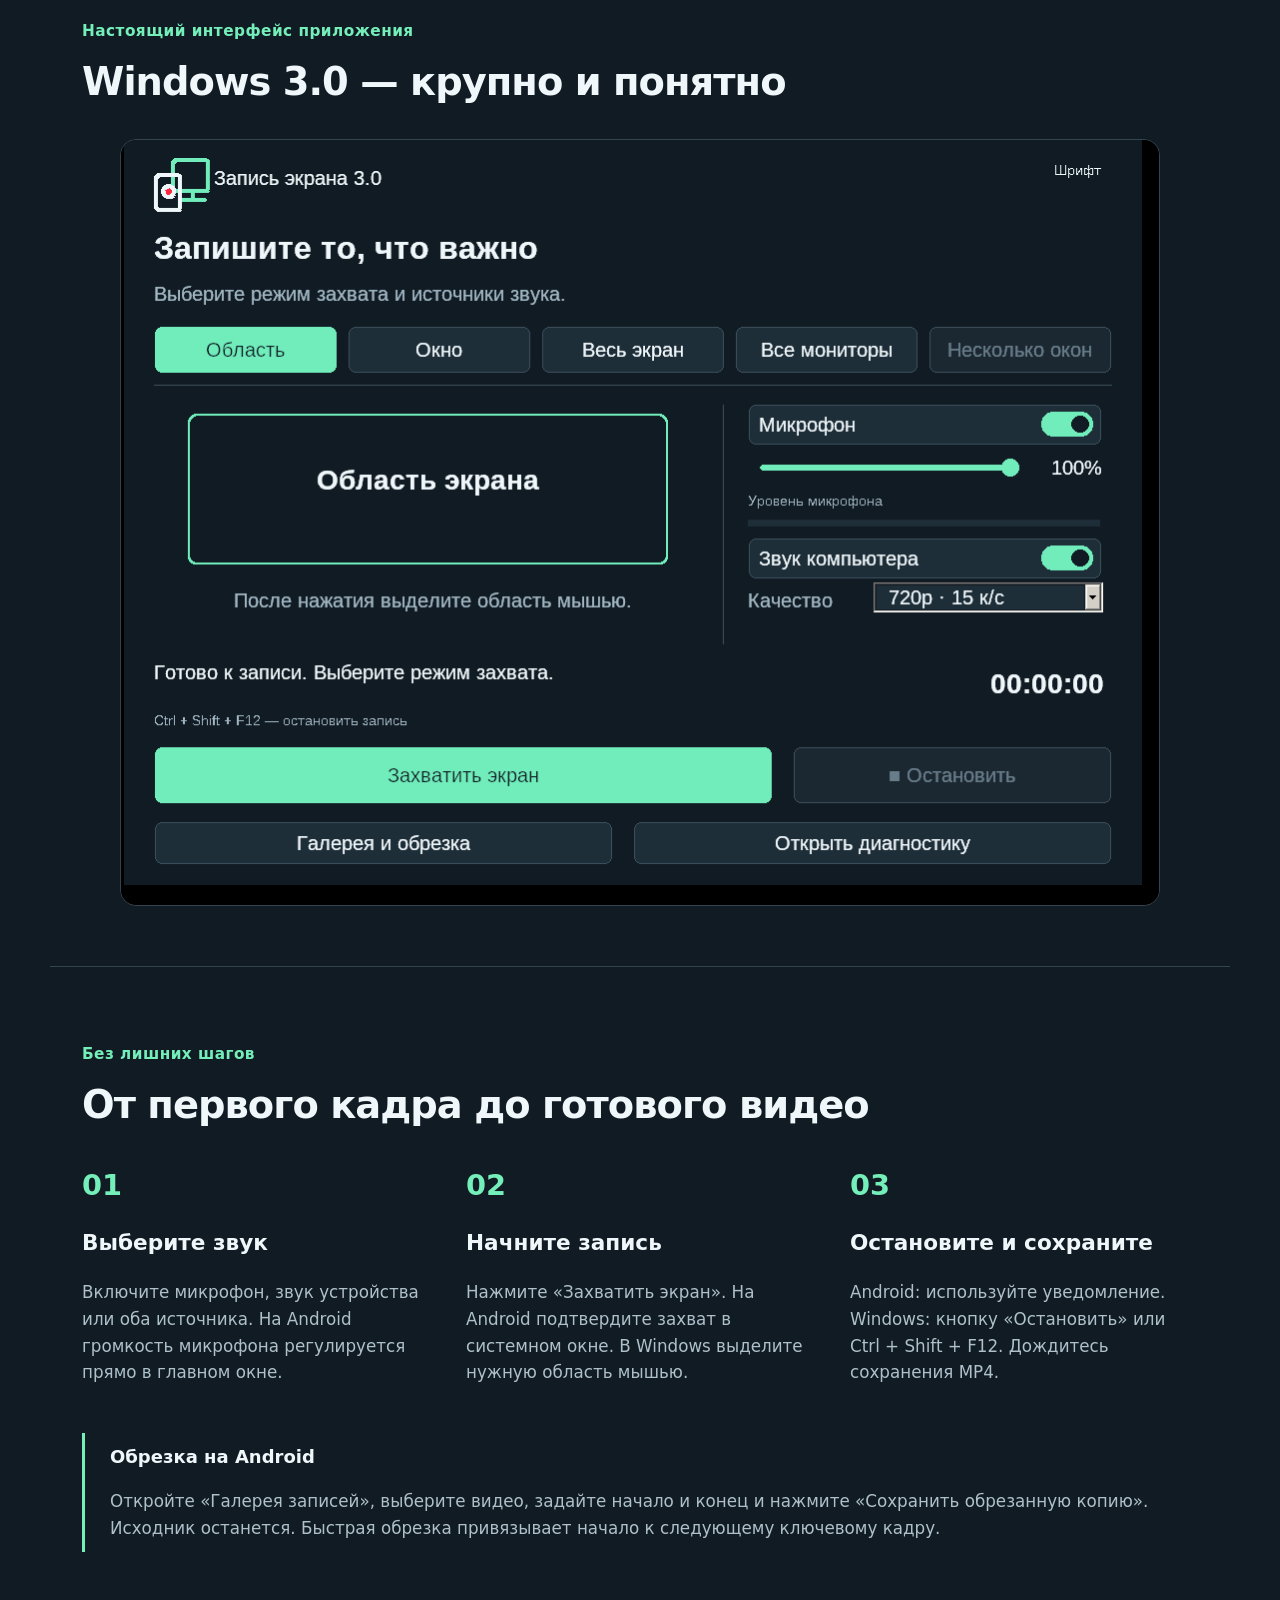
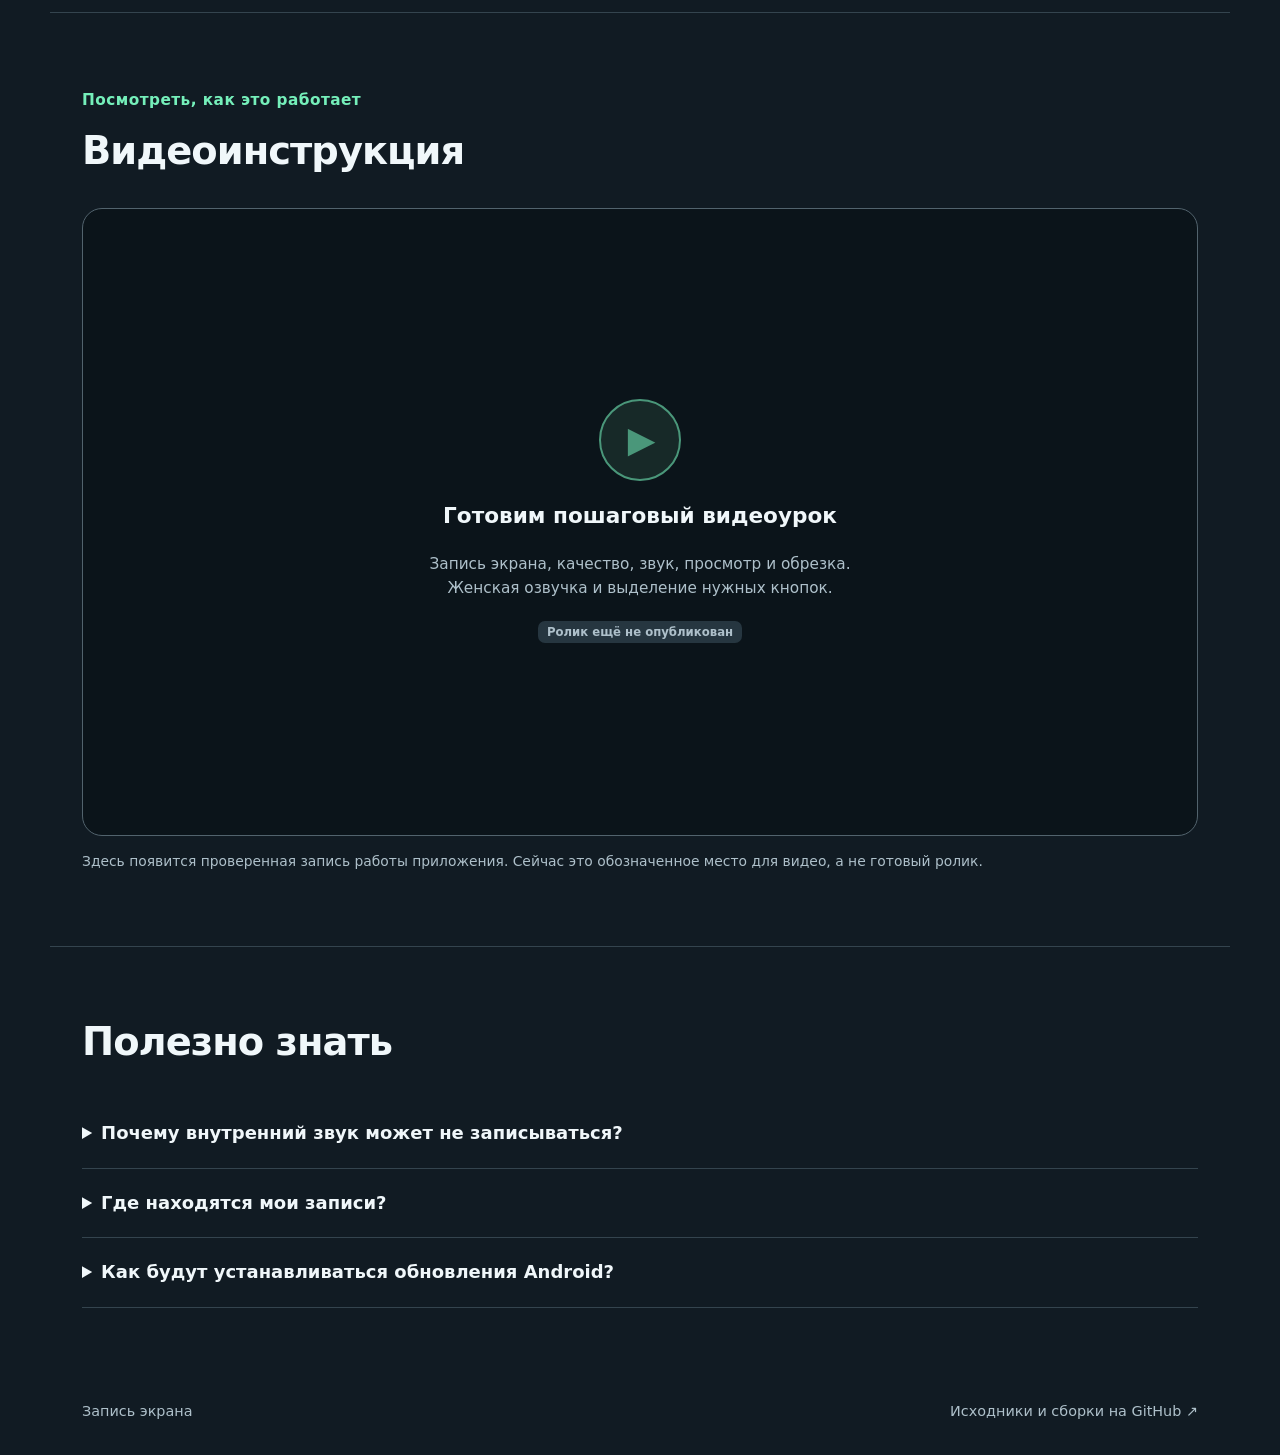
==== commit 1c5054fa: "Patch Windows 3.0.1: optional media backend and synchronized trim controls" ====
--- a/site/index.html
+++ b/site/index.html
@@ -1,7 +1,7 @@
 <!doctype html><html lang="ru"><head><meta charset="utf-8"><meta name="viewport" content="width=device-width,initial-scale=1"><meta name="theme-color" content="#111b23"><title>Запись экрана — скачать для Android и Windows</title><meta name="description" content="Запись экрана со звуком для Android и Windows. Скачать экспериментальный APK, Windows-приложение и посмотреть инструкции."><link rel="icon" href="icon.svg"><link rel="stylesheet" href="style.css"></head><body>
 <header class="wrap"><a class="brand" href="#"><img src="icon.svg" alt="" width="44" height="44"><span>Запись экрана</span></a><nav aria-label="Главное меню"><a href="#download">Скачать</a><a href="#how">Как пользоваться</a><a href="#guide">Видеоинструкция</a></nav><button id="font" class="quiet" aria-haspopup="true" aria-expanded="false">Шрифт ▾</button><div id="font-menu" hidden role="group" aria-label="Размер шрифта"><button data-font="100">100%</button><button data-font="125">125%</button><button data-font="150">150%</button><button data-font="175">175%</button><button data-font="200">200%</button></div></header>
 <main><section class="hero wrap"><div><p class="eyebrow"><span class="dot"></span> Экран. Голос. Всё важное.</p><h1>Покажите то,<br>что проще <em>записать.</em></h1><p class="intro">Сохраните инструкцию, рабочий процесс или важный момент на экране — со своим голосом и звуком приложения.</p><div class="actions"><a class="button primary" href="#download">Выбрать версию <span>↓</span></a><a class="button" href="#guide">▶ Видеоинструкция</a></div><p class="subtle">Android и Windows · Записи хранятся на вашем устройстве</p></div><div class="visual" aria-label="Схема: телефон и компьютер с индикатором записи"><img src="icon.svg" alt="Телефон перед монитором, красная точка записи"><div class="record-pill"><span class="dot"></span> 00:12 <span class="stop">■</span></div><p>Один понятный инструмент.<br>Две платформы.</p></div></section>
-<section id="download" class="wrap section"><p class="eyebrow">Скачать приложение</p><h2>Выберите своё устройство</h2><div class="downloads"><article><div class="platform">Android <span class="badge">Экспериментальная сборка</span></div><h3>Запись всегда под рукой</h3><p>Экран, микрофон и внутренний звук, пауза через уведомление, галерея и быстрая обрезка копии.</p><a class="button primary" href="https://github.com/nicolenkoe/screen-recorder-downloads/releases/download/android-0.1.1-experimental/ScreenRecorder.apk" download>↓ Скачать APK</a><p class="subtle">0.1.1 · Android 10+ · 41 КБ</p><p class="note">Первый тестовый выпуск: сборка и подпись проверены, запись на реальном телефоне ещё не проверена. Сначала сделайте короткую пробную запись.</p></article><article><div class="platform">Windows <span class="badge muted">Версия 3.0</span></div><h3>Выделите — и записывайте</h3><p>Новый тёмный интерфейс, запись области или окна, громкость микрофона, галерея с просмотром и обрезкой копии.</p><a class="button" href="https://github.com/nicolenkoe/screen-recorder-downloads/releases/download/windows-3.0/ScreenRecorder-Windows-3.0.exe" target="_blank" rel="noopener">↓ Скачать для Windows</a><p class="subtle">Windows 10/11 x64 · FFmpeg включён</p><p class="note">Windows 3.0: оформление и галерея уже в приложении. Несколько отдельных окон пока не поддерживаются; эта кнопка отключена. При отсутствии медиакомпонентов предпросмотр работает без звука, доступно открытие во внешнем плеере.</p></article></div></section>
+<section id="download" class="wrap section"><p class="eyebrow">Скачать приложение</p><h2>Выберите своё устройство</h2><div class="downloads"><article><div class="platform">Android <span class="badge">Экспериментальная сборка</span></div><h3>Запись всегда под рукой</h3><p>Экран, микрофон и внутренний звук, пауза через уведомление, галерея и быстрая обрезка копии.</p><a class="button primary" href="https://github.com/nicolenkoe/screen-recorder-downloads/releases/download/android-0.1.1-experimental/ScreenRecorder.apk" download>↓ Скачать APK</a><p class="subtle">0.1.1 · Android 10+ · 41 КБ</p><p class="note">Первый тестовый выпуск: сборка и подпись проверены, запись на реальном телефоне ещё не проверена. Сначала сделайте короткую пробную запись.</p></article><article><div class="platform">Windows <span class="badge muted">Версия 3.0.1</span></div><h3>Выделите — и записывайте</h3><p>Новый тёмный интерфейс, запись области или окна, громкость микрофона, галерея с просмотром и обрезкой копии.</p><a class="button" href="https://github.com/nicolenkoe/screen-recorder-downloads/releases/download/windows-3.0.1/ScreenRecorder-Windows-3.0.1.exe" target="_blank" rel="noopener">↓ Скачать для Windows</a><p class="subtle">Windows 10/11 x64 · FFmpeg включён</p><p class="note">Windows 3.0: оформление и галерея уже в приложении. Несколько отдельных окон пока не поддерживаются; эта кнопка отключена. При отсутствии медиакомпонентов предпросмотр работает без звука, доступно открытие во внешнем плеере.</p></article></div></section>
 <section class="wrap section"><p class="eyebrow">Настоящий интерфейс приложения</p><h2>Windows 3.0 — крупно и понятно</h2><img class="app-screenshot" src="assets/windows-3.0.png" alt="Новый интерфейс Windows 3.0: тёмный фон, мятные кнопки, выбор захвата, громкость микрофона и компактное меню Шрифт" loading="lazy"></section><section id="how" class="wrap section"><p class="eyebrow">Без лишних шагов</p><h2>От первого кадра до готового видео</h2><div class="steps"><article><b>01</b><h3>Выберите звук</h3><p>Включите микрофон, звук устройства или оба источника. На Android громкость микрофона регулируется прямо в главном окне.</p></article><article><b>02</b><h3>Начните запись</h3><p>Нажмите «Захватить экран». На Android подтвердите захват в системном окне. В Windows выделите нужную область мышью.</p></article><article><b>03</b><h3>Остановите и сохраните</h3><p>Android: используйте уведомление. Windows: кнопку «Остановить» или Ctrl + Shift + F12. Дождитесь сохранения MP4.</p></article></div><div class="tip"><strong>Обрезка на Android</strong><p>Откройте «Галерея записей», выберите видео, задайте начало и конец и нажмите «Сохранить обрезанную копию». Исходник останется. Быстрая обрезка привязывает начало к следующему ключевому кадру.</p></div></section>
 <section id="guide" class="wrap section"><p class="eyebrow">Посмотреть, как это работает</p><h2>Видеоинструкция</h2><div class="video-shell"><div id="video-poster" class="video-poster"><button class="play" disabled aria-label="Видеоинструкция пока готовится">▶</button><h3>Готовим пошаговый видеоурок</h3><p>Запись экрана, качество, звук, просмотр и обрезка.<br>Женская озвучка и выделение нужных кнопок.</p><span class="badge muted">Ролик ещё не опубликован</span></div><video id="tutorial" hidden controls playsinline preload="none" aria-label="Видеоинструкция"></video></div><p id="video-status" class="subtle">Здесь появится проверенная запись работы приложения. Сейчас это обозначенное место для видео, а не готовый ролик.</p></section>
 <section class="wrap section faq"><h2>Полезно знать</h2><details><summary>Почему внутренний звук может не записываться?</summary><p>Android позволяет приложениям запрещать захват своего звука. Защищённое видео и звонки могут быть недоступны для записи.</p></details><details><summary>Где находятся мои записи?</summary><p>Android: Movies/ScreenRecorder и галерея приложения. Windows: Видео/ScreenRecorder вашего профиля.</p></details><details><summary>Как будут устанавливаться обновления Android?</summary><p>При возвращении в приложение проверяется каталог опубликованных сборок. По умолчанию разрешены тестовые версии; в настройках можно выбрать только стабильные. Скачанный APK проверяется, а установку подтверждает Android.</p></details></section></main><footer class="wrap"><span>Запись экрана</span><a href="https://github.com/nicolenkoe/screen-recorder-downloads">Исходники и сборки на GitHub ↗</a></footer><script src="app.js"></script></body></html>
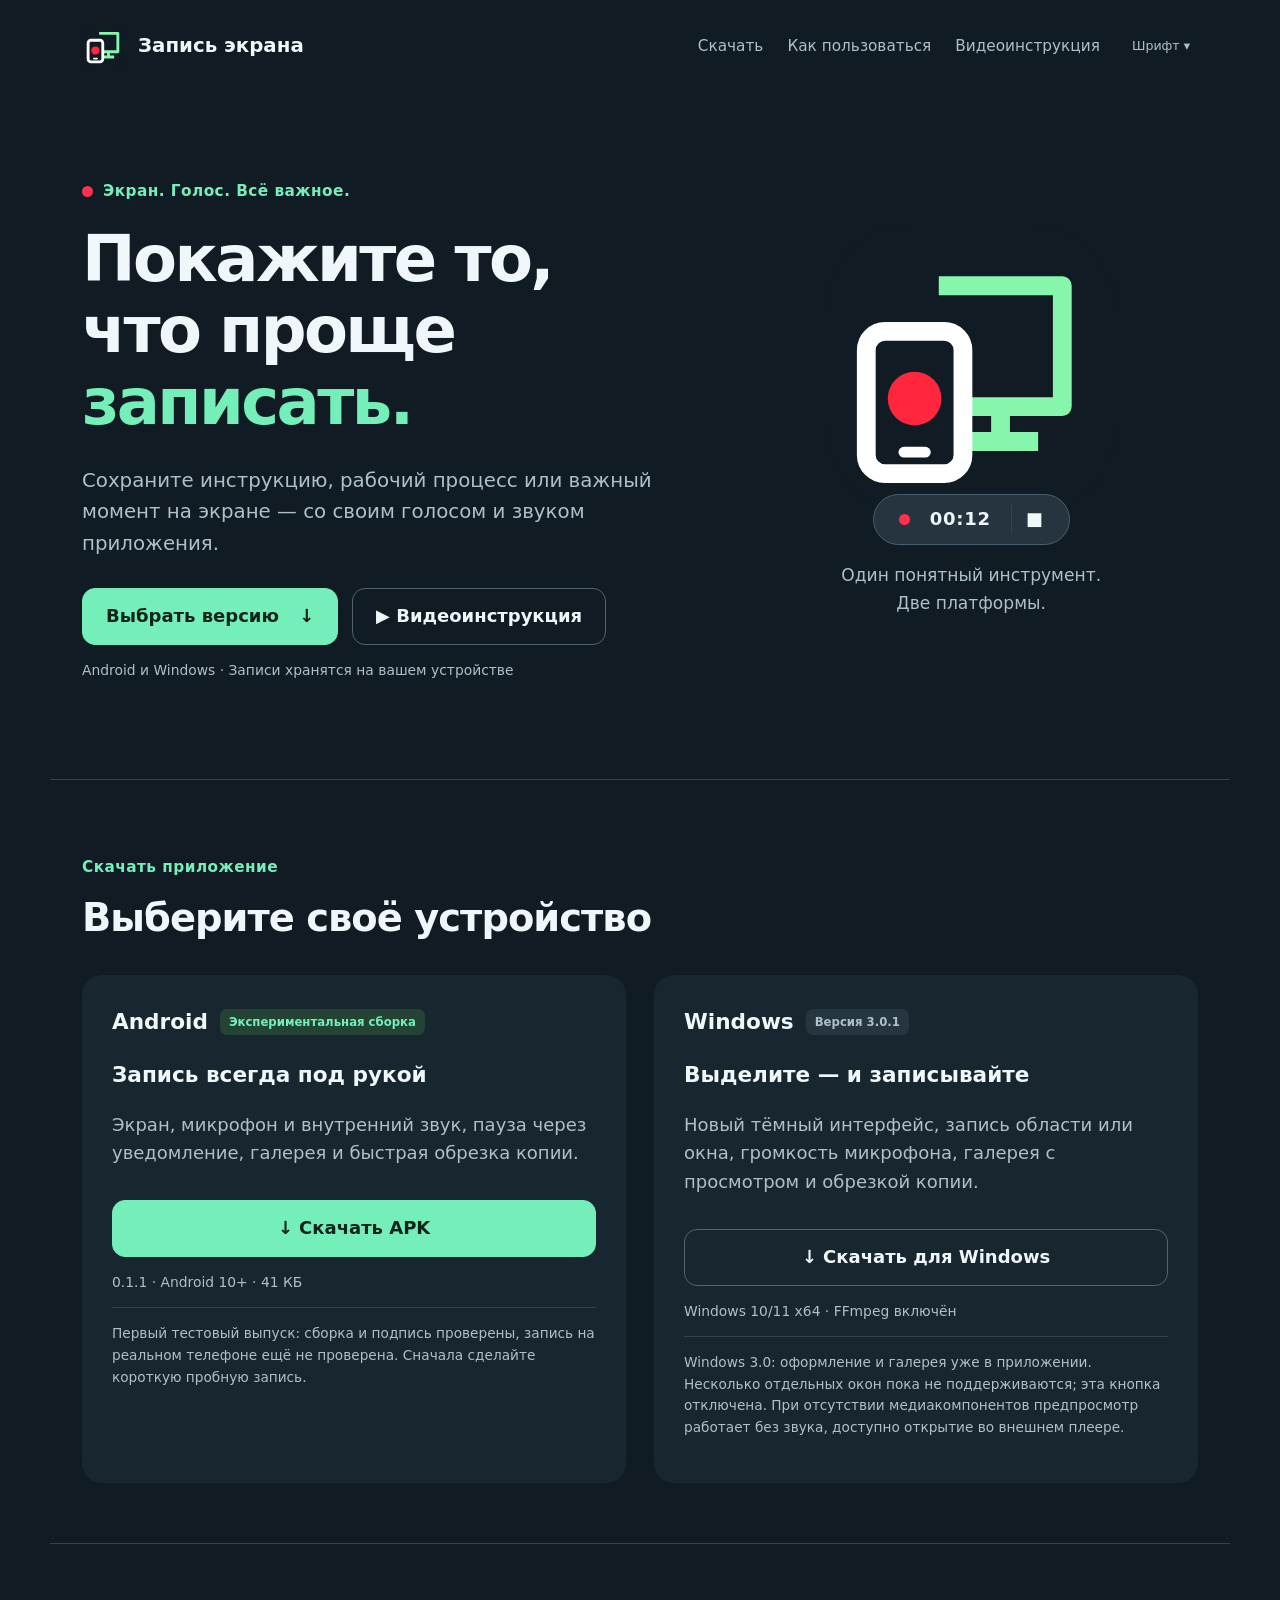
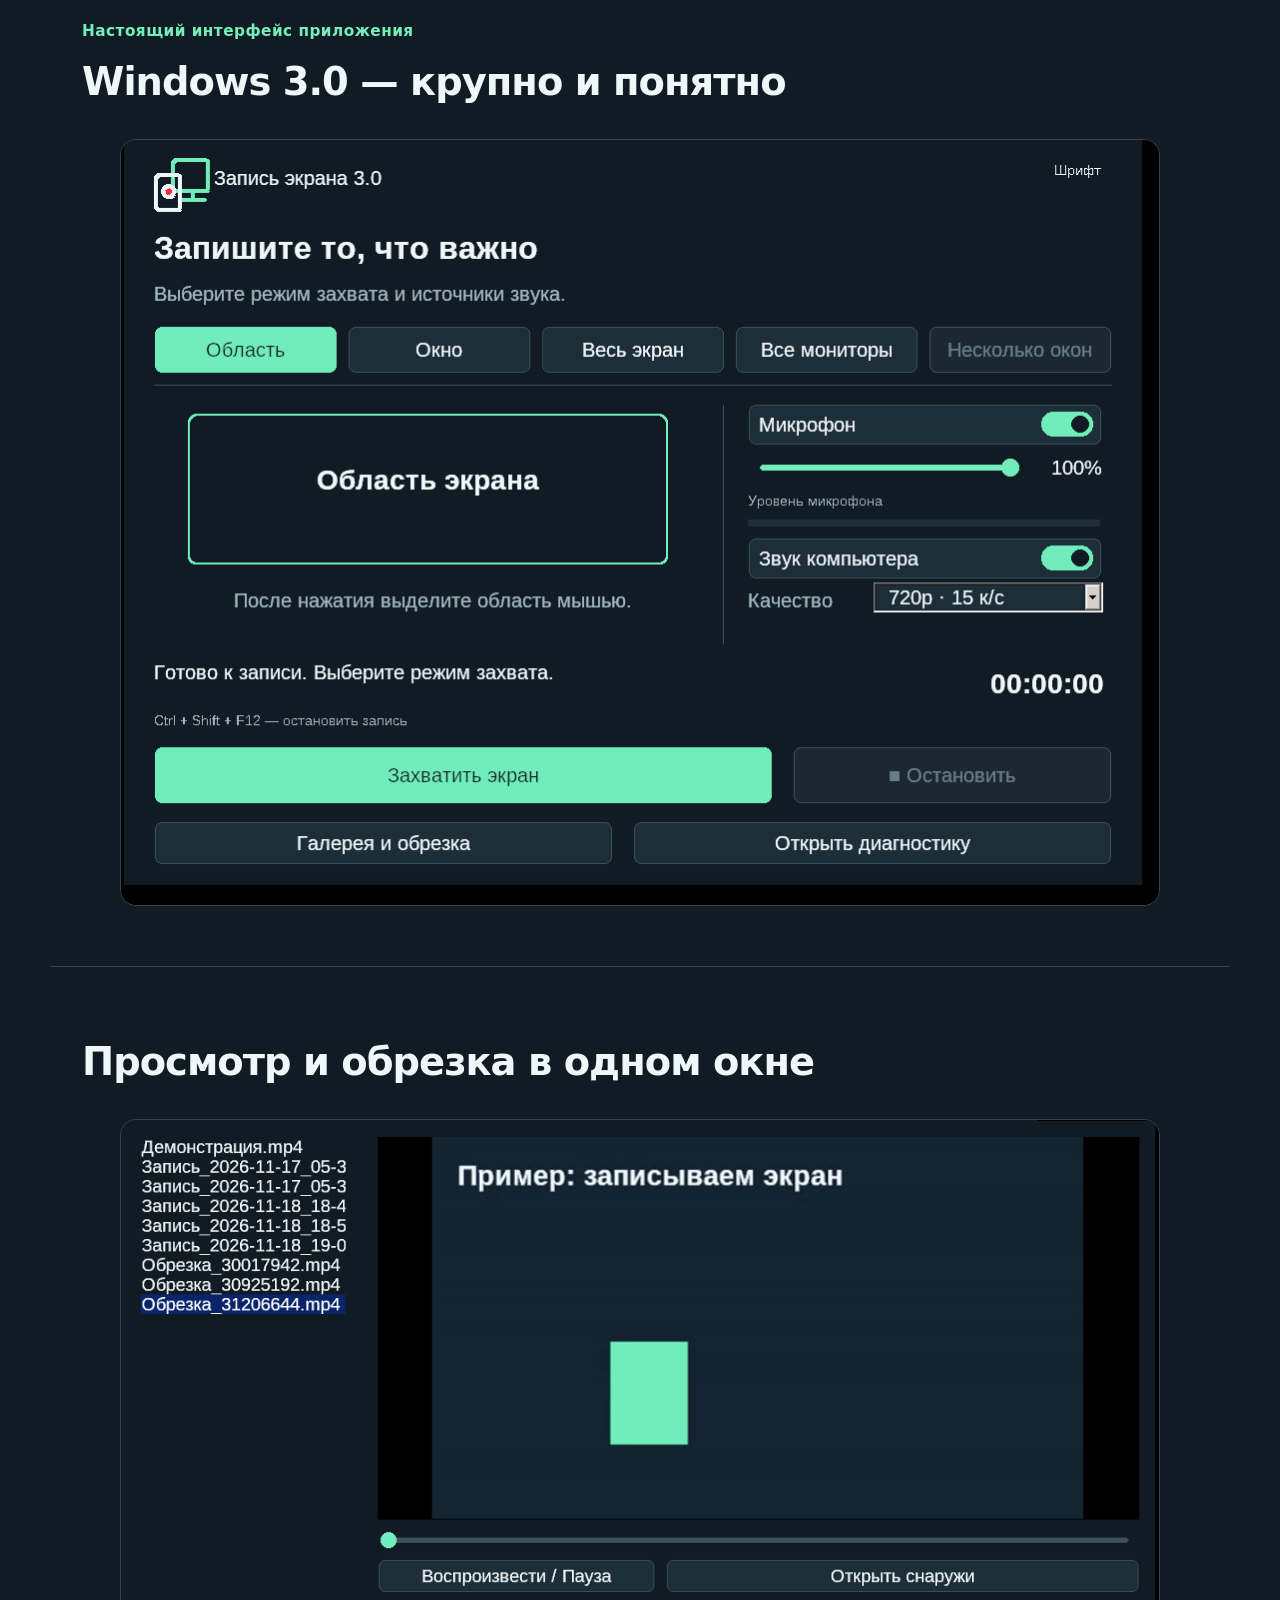
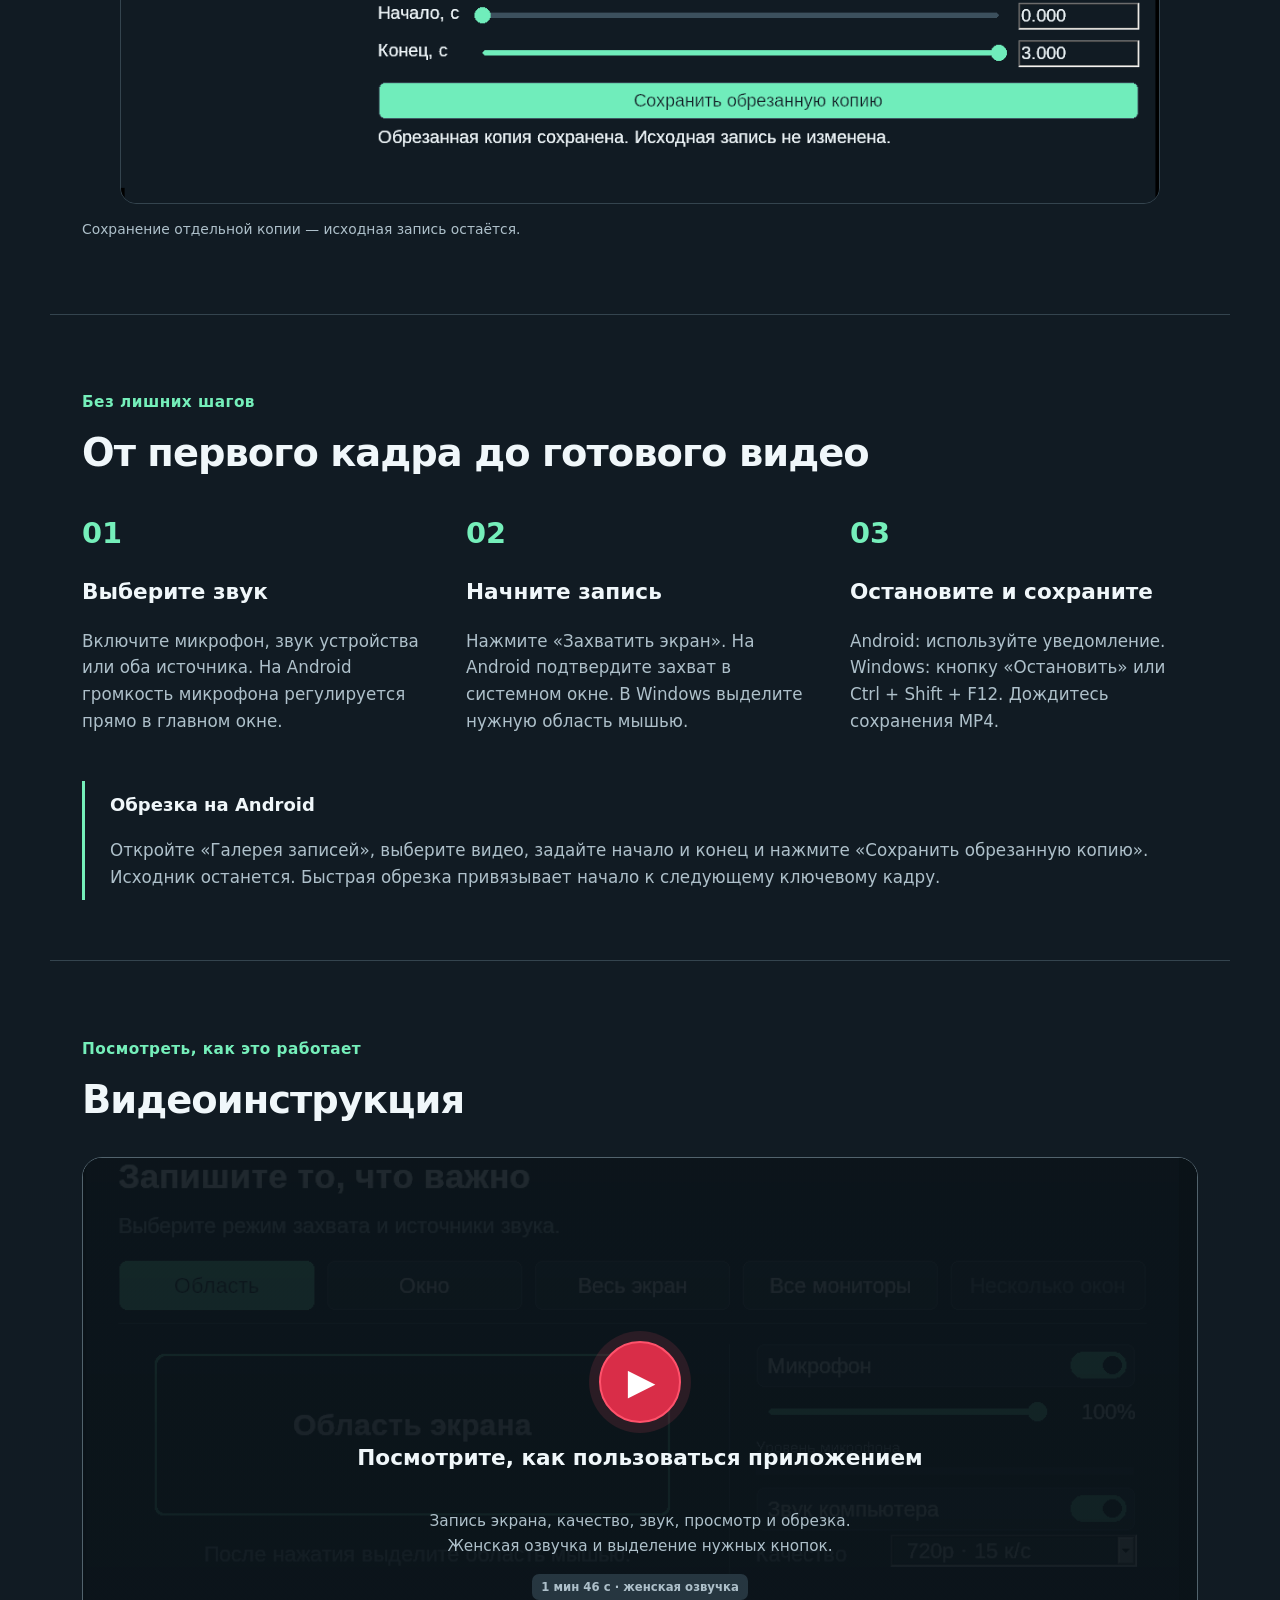
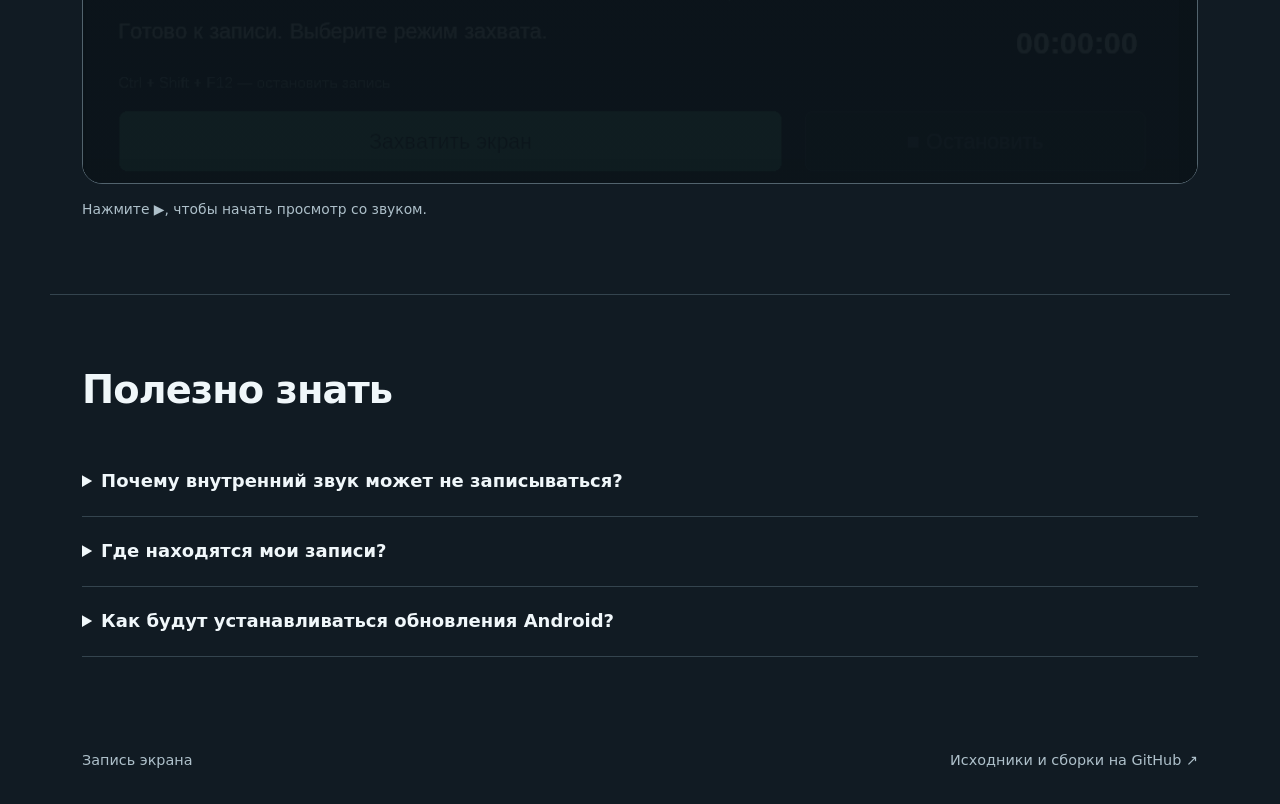
==== commit e6012124: "Publish narrated Windows walkthrough with synchronized controls and captions" ====
--- a/site/index.html
+++ b/site/index.html
@@ -2,6 +2,6 @@
 <header class="wrap"><a class="brand" href="#"><img src="icon.svg" alt="" width="44" height="44"><span>Запись экрана</span></a><nav aria-label="Главное меню"><a href="#download">Скачать</a><a href="#how">Как пользоваться</a><a href="#guide">Видеоинструкция</a></nav><button id="font" class="quiet" aria-haspopup="true" aria-expanded="false">Шрифт ▾</button><div id="font-menu" hidden role="group" aria-label="Размер шрифта"><button data-font="100">100%</button><button data-font="125">125%</button><button data-font="150">150%</button><button data-font="175">175%</button><button data-font="200">200%</button></div></header>
 <main><section class="hero wrap"><div><p class="eyebrow"><span class="dot"></span> Экран. Голос. Всё важное.</p><h1>Покажите то,<br>что проще <em>записать.</em></h1><p class="intro">Сохраните инструкцию, рабочий процесс или важный момент на экране — со своим голосом и звуком приложения.</p><div class="actions"><a class="button primary" href="#download">Выбрать версию <span>↓</span></a><a class="button" href="#guide">▶ Видеоинструкция</a></div><p class="subtle">Android и Windows · Записи хранятся на вашем устройстве</p></div><div class="visual" aria-label="Схема: телефон и компьютер с индикатором записи"><img src="icon.svg" alt="Телефон перед монитором, красная точка записи"><div class="record-pill"><span class="dot"></span> 00:12 <span class="stop">■</span></div><p>Один понятный инструмент.<br>Две платформы.</p></div></section>
 <section id="download" class="wrap section"><p class="eyebrow">Скачать приложение</p><h2>Выберите своё устройство</h2><div class="downloads"><article><div class="platform">Android <span class="badge">Экспериментальная сборка</span></div><h3>Запись всегда под рукой</h3><p>Экран, микрофон и внутренний звук, пауза через уведомление, галерея и быстрая обрезка копии.</p><a class="button primary" href="https://github.com/nicolenkoe/screen-recorder-downloads/releases/download/android-0.1.1-experimental/ScreenRecorder.apk" download>↓ Скачать APK</a><p class="subtle">0.1.1 · Android 10+ · 41 КБ</p><p class="note">Первый тестовый выпуск: сборка и подпись проверены, запись на реальном телефоне ещё не проверена. Сначала сделайте короткую пробную запись.</p></article><article><div class="platform">Windows <span class="badge muted">Версия 3.0.1</span></div><h3>Выделите — и записывайте</h3><p>Новый тёмный интерфейс, запись области или окна, громкость микрофона, галерея с просмотром и обрезкой копии.</p><a class="button" href="https://github.com/nicolenkoe/screen-recorder-downloads/releases/download/windows-3.0.1/ScreenRecorder-Windows-3.0.1.exe" target="_blank" rel="noopener">↓ Скачать для Windows</a><p class="subtle">Windows 10/11 x64 · FFmpeg включён</p><p class="note">Windows 3.0: оформление и галерея уже в приложении. Несколько отдельных окон пока не поддерживаются; эта кнопка отключена. При отсутствии медиакомпонентов предпросмотр работает без звука, доступно открытие во внешнем плеере.</p></article></div></section>
-<section class="wrap section"><p class="eyebrow">Настоящий интерфейс приложения</p><h2>Windows 3.0 — крупно и понятно</h2><img class="app-screenshot" src="assets/windows-3.0.png" alt="Новый интерфейс Windows 3.0: тёмный фон, мятные кнопки, выбор захвата, громкость микрофона и компактное меню Шрифт" loading="lazy"></section><section id="how" class="wrap section"><p class="eyebrow">Без лишних шагов</p><h2>От первого кадра до готового видео</h2><div class="steps"><article><b>01</b><h3>Выберите звук</h3><p>Включите микрофон, звук устройства или оба источника. На Android громкость микрофона регулируется прямо в главном окне.</p></article><article><b>02</b><h3>Начните запись</h3><p>Нажмите «Захватить экран». На Android подтвердите захват в системном окне. В Windows выделите нужную область мышью.</p></article><article><b>03</b><h3>Остановите и сохраните</h3><p>Android: используйте уведомление. Windows: кнопку «Остановить» или Ctrl + Shift + F12. Дождитесь сохранения MP4.</p></article></div><div class="tip"><strong>Обрезка на Android</strong><p>Откройте «Галерея записей», выберите видео, задайте начало и конец и нажмите «Сохранить обрезанную копию». Исходник останется. Быстрая обрезка привязывает начало к следующему ключевому кадру.</p></div></section>
-<section id="guide" class="wrap section"><p class="eyebrow">Посмотреть, как это работает</p><h2>Видеоинструкция</h2><div class="video-shell"><div id="video-poster" class="video-poster"><button class="play" disabled aria-label="Видеоинструкция пока готовится">▶</button><h3>Готовим пошаговый видеоурок</h3><p>Запись экрана, качество, звук, просмотр и обрезка.<br>Женская озвучка и выделение нужных кнопок.</p><span class="badge muted">Ролик ещё не опубликован</span></div><video id="tutorial" hidden controls playsinline preload="none" aria-label="Видеоинструкция"></video></div><p id="video-status" class="subtle">Здесь появится проверенная запись работы приложения. Сейчас это обозначенное место для видео, а не готовый ролик.</p></section>
+<section class="wrap section"><p class="eyebrow">Настоящий интерфейс приложения</p><h2>Windows 3.0 — крупно и понятно</h2><img class="app-screenshot" src="assets/windows-3.0.png" alt="Новый интерфейс Windows 3.0: тёмный фон, мятные кнопки, выбор захвата, громкость микрофона и компактное меню Шрифт" loading="lazy"></section><section class="wrap section"><h2>Просмотр и обрезка в одном окне</h2><img class="app-screenshot" src="assets/gallery.png" alt="Галерея Windows: просмотр записи и выбор начала и конца обрезки" loading="lazy"><p class="subtle">Сохранение отдельной копии — исходная запись остаётся.</p></section><section id="how" class="wrap section"><p class="eyebrow">Без лишних шагов</p><h2>От первого кадра до готового видео</h2><div class="steps"><article><b>01</b><h3>Выберите звук</h3><p>Включите микрофон, звук устройства или оба источника. На Android громкость микрофона регулируется прямо в главном окне.</p></article><article><b>02</b><h3>Начните запись</h3><p>Нажмите «Захватить экран». На Android подтвердите захват в системном окне. В Windows выделите нужную область мышью.</p></article><article><b>03</b><h3>Остановите и сохраните</h3><p>Android: используйте уведомление. Windows: кнопку «Остановить» или Ctrl + Shift + F12. Дождитесь сохранения MP4.</p></article></div><div class="tip"><strong>Обрезка на Android</strong><p>Откройте «Галерея записей», выберите видео, задайте начало и конец и нажмите «Сохранить обрезанную копию». Исходник останется. Быстрая обрезка привязывает начало к следующему ключевому кадру.</p></div></section>
+<section id="guide" class="wrap section"><p class="eyebrow">Посмотреть, как это работает</p><h2>Видеоинструкция</h2><div class="video-shell"><div id="video-poster" class="video-poster"><button class="play" aria-label="Смотреть видеоинструкцию">▶</button><h3>Запись и обрезка — шаг за шагом</h3><p>Запись экрана, качество, звук, просмотр и обрезка.<br>Женская озвучка и выделение нужных кнопок.</p><span class="badge muted">1 мин 46 с · женская озвучка</span></div><video id="tutorial" hidden controls playsinline preload="none" aria-label="Видеоинструкция"><track kind="captions" src="assets/tutorial-ru.vtt" srclang="ru" label="Русские"></video></div><p id="video-status" class="subtle">Настоящая запись Windows 3.0.1: захват области, звук, качество, шрифт, просмотр и обрезка. Нажмите ▶ для просмотра со звуком.</p></section>
 <section class="wrap section faq"><h2>Полезно знать</h2><details><summary>Почему внутренний звук может не записываться?</summary><p>Android позволяет приложениям запрещать захват своего звука. Защищённое видео и звонки могут быть недоступны для записи.</p></details><details><summary>Где находятся мои записи?</summary><p>Android: Movies/ScreenRecorder и галерея приложения. Windows: Видео/ScreenRecorder вашего профиля.</p></details><details><summary>Как будут устанавливаться обновления Android?</summary><p>При возвращении в приложение проверяется каталог опубликованных сборок. По умолчанию разрешены тестовые версии; в настройках можно выбрать только стабильные. Скачанный APK проверяется, а установку подтверждает Android.</p></details></section></main><footer class="wrap"><span>Запись экрана</span><a href="https://github.com/nicolenkoe/screen-recorder-downloads">Исходники и сборки на GitHub ↗</a></footer><script src="app.js"></script></body></html>
--- a/site/style.css
+++ b/site/style.css
@@ -1,3 +1,5 @@
 :root{color-scheme:dark;--bg:#111b23;--surface:#182630;--text:#f0f7fa;--muted:#aec0ca;--mint:#75efba;--line:#34444e;font:18px/1.6 'Segoe UI',system-ui,sans-serif}*{box-sizing:border-box}html{scroll-behavior:smooth;scroll-padding-top:36px}body{margin:0;background:var(--bg);color:var(--text)}a{color:inherit;text-decoration:none}a:hover{text-decoration:underline}button,input{font:inherit}.wrap{max-width:1180px;margin:auto;padding-inline:32px}header{display:flex;align-items:center;gap:24px;padding-block:24px;position:relative}.brand{display:flex;align-items:center;gap:12px;font-weight:650;font-size:1.1rem;white-space:nowrap}nav{display:flex;gap:24px;margin-left:auto;font-size:.85rem;color:var(--muted)}.quiet{font-size:.7rem;background:none;border:0;color:var(--muted);cursor:pointer;white-space:nowrap;padding:8px}#font-menu{position:absolute;z-index:5;right:32px;top:75px;background:#24343f;border:1px solid var(--line);padding:6px;border-radius:10px;box-shadow:0 8px 24px #0005}#font-menu button{display:block;width:95px;padding:5px 15px;background:none;border:0;color:var(--text);cursor:pointer;text-align:left;font-size:.8rem}#font-menu button:hover,#font-menu button[aria-pressed=true]{background:var(--mint);color:var(--bg);border-radius:5px}.hero{display:grid;grid-template-columns:1.35fr 1fr;align-items:center;gap:50px;padding-block:72px 84px}.eyebrow{display:flex;align-items:center;gap:10px;color:var(--mint);font-weight:600;font-size:.85rem;letter-spacing:.03em}.dot{width:11px;height:11px;border-radius:100%;display:inline-block;background:#ff3049;flex:none}h1{font-size:clamp(2.4rem,5vw,3.7rem);line-height:1.12;letter-spacing:-.04em;margin:20px 0 26px}h1 em{font-style:normal;color:var(--mint)}.intro{max-width:620px;color:var(--muted);font-size:1.1rem}.actions{display:flex;flex-wrap:wrap;gap:14px;margin:28px 0 14px}.button{display:inline-flex;justify-content:center;align-items:center;gap:20px;min-height:54px;padding:13px 23px;border:1px solid #52636d;border-radius:13px;font-weight:650;background:transparent}.button:hover{background:#253b46;text-decoration:none}.primary{background:var(--mint);color:#10241b;border-color:var(--mint)}.primary:hover{background:#a0ffd7}.subtle{font-size:.77rem;color:var(--muted)}.visual{display:flex;align-items:center;flex-direction:column}.visual>img{width:78%;max-width:290px;border-radius:30%}.visual>p{color:var(--muted);text-align:center;font-size:.95rem}.record-pill{background:#25343f;border:1px solid #47606e;border-radius:40px;display:flex;align-items:center;gap:20px;padding:10px 25px;margin-top:-20px;position:relative;font-weight:700;letter-spacing:.04em}.record-pill .stop{padding-left:14px;border-left:1px solid var(--line)}.section{padding-block:60px;border-top:1px solid var(--line)}h2{font-size:clamp(1.7rem,3vw,2.3rem);line-height:1.2;letter-spacing:-.025em;margin:12px 0 34px}h3{font-size:1.2rem;line-height:1.3}.downloads{display:grid;grid-template-columns:1fr 1fr;gap:28px}.downloads article{background:var(--surface);padding:30px;border-radius:20px}.platform{display:flex;gap:12px;align-items:center;flex-wrap:wrap;font-weight:700;font-size:1.2rem}.badge{font-size:.65rem;padding:4px 9px;border-radius:7px;color:var(--mint);background:#244334;font-weight:600}.badge.muted{color:var(--muted);background:#263640}.downloads article>p{color:var(--muted)}.downloads .button{width:100%;margin-top:14px}.note{font-size:.76rem;border-top:1px solid var(--line);padding-top:15px}.steps{display:grid;grid-template-columns:repeat(3,1fr);gap:36px}.steps b{font-size:1.6rem;color:var(--mint)}.steps p,.tip p{color:var(--muted);font-size:.93rem}.tip{margin-top:30px;border-left:3px solid var(--mint);padding:10px 25px}.tip p{margin-bottom:0}.video-shell{border:1px solid #52636d;background:#0b141a;border-radius:20px;overflow:hidden;aspect-ratio:16/9;display:flex;align-items:center;justify-content:center}.video-poster{text-align:center;padding:25px}.video-poster p{color:var(--muted);font-size:.85rem}.play{display:inline-grid;place-items:center;border:2px solid var(--mint);color:var(--mint);background:#1f3732;width:82px;height:82px;border-radius:100%;font-size:2rem;cursor:pointer;padding-left:9px}.play:disabled{cursor:default;opacity:.6}video{width:100%;height:100%;background:#000}.faq details{padding:20px 0;border-bottom:1px solid var(--line)}summary{cursor:pointer;font-weight:600}.faq p{color:var(--muted);max-width:800px}footer{display:flex;justify-content:space-between;gap:20px;padding-block:32px;color:var(--muted);font-size:.8rem}:focus-visible{outline:3px solid var(--mint);outline-offset:5px}@media(max-width:760px){.wrap{padding-inline:20px}header{gap:10px;flex-wrap:wrap}.brand{font-size:.95rem}nav{order:3;margin:0;gap:16px;font-size:.75rem;width:100%;flex-wrap:wrap}.quiet{margin-left:auto}.hero{grid-template-columns:1fr;gap:35px;padding-block:30px 50px}.visual{display:none}.section{padding-block:40px}.downloads,.steps{grid-template-columns:1fr}.downloads article{padding:24px}.video-shell{aspect-ratio:auto;min-height:340px}.actions .button{flex:1 1 auto}footer{flex-direction:column}.video-poster{padding:20px}}@media(prefers-reduced-motion:reduce){html{scroll-behavior:auto}}
 
 .app-screenshot{display:block;width:100%;max-width:1040px;border:1px solid var(--line);border-radius:16px;margin:auto}
+
+.video-poster{width:100%;height:100%;display:flex;flex-direction:column;align-items:center;justify-content:center;background:linear-gradient(#0b141ae8,#0b141af5),url("assets/windows-3.0.png") center/cover}.video-poster[hidden]{display:none}.play{border-color:#ff526b;background:#d92d48;color:white;box-shadow:0 0 0 10px #ff526b20}.play:hover{background:#ef3c58}
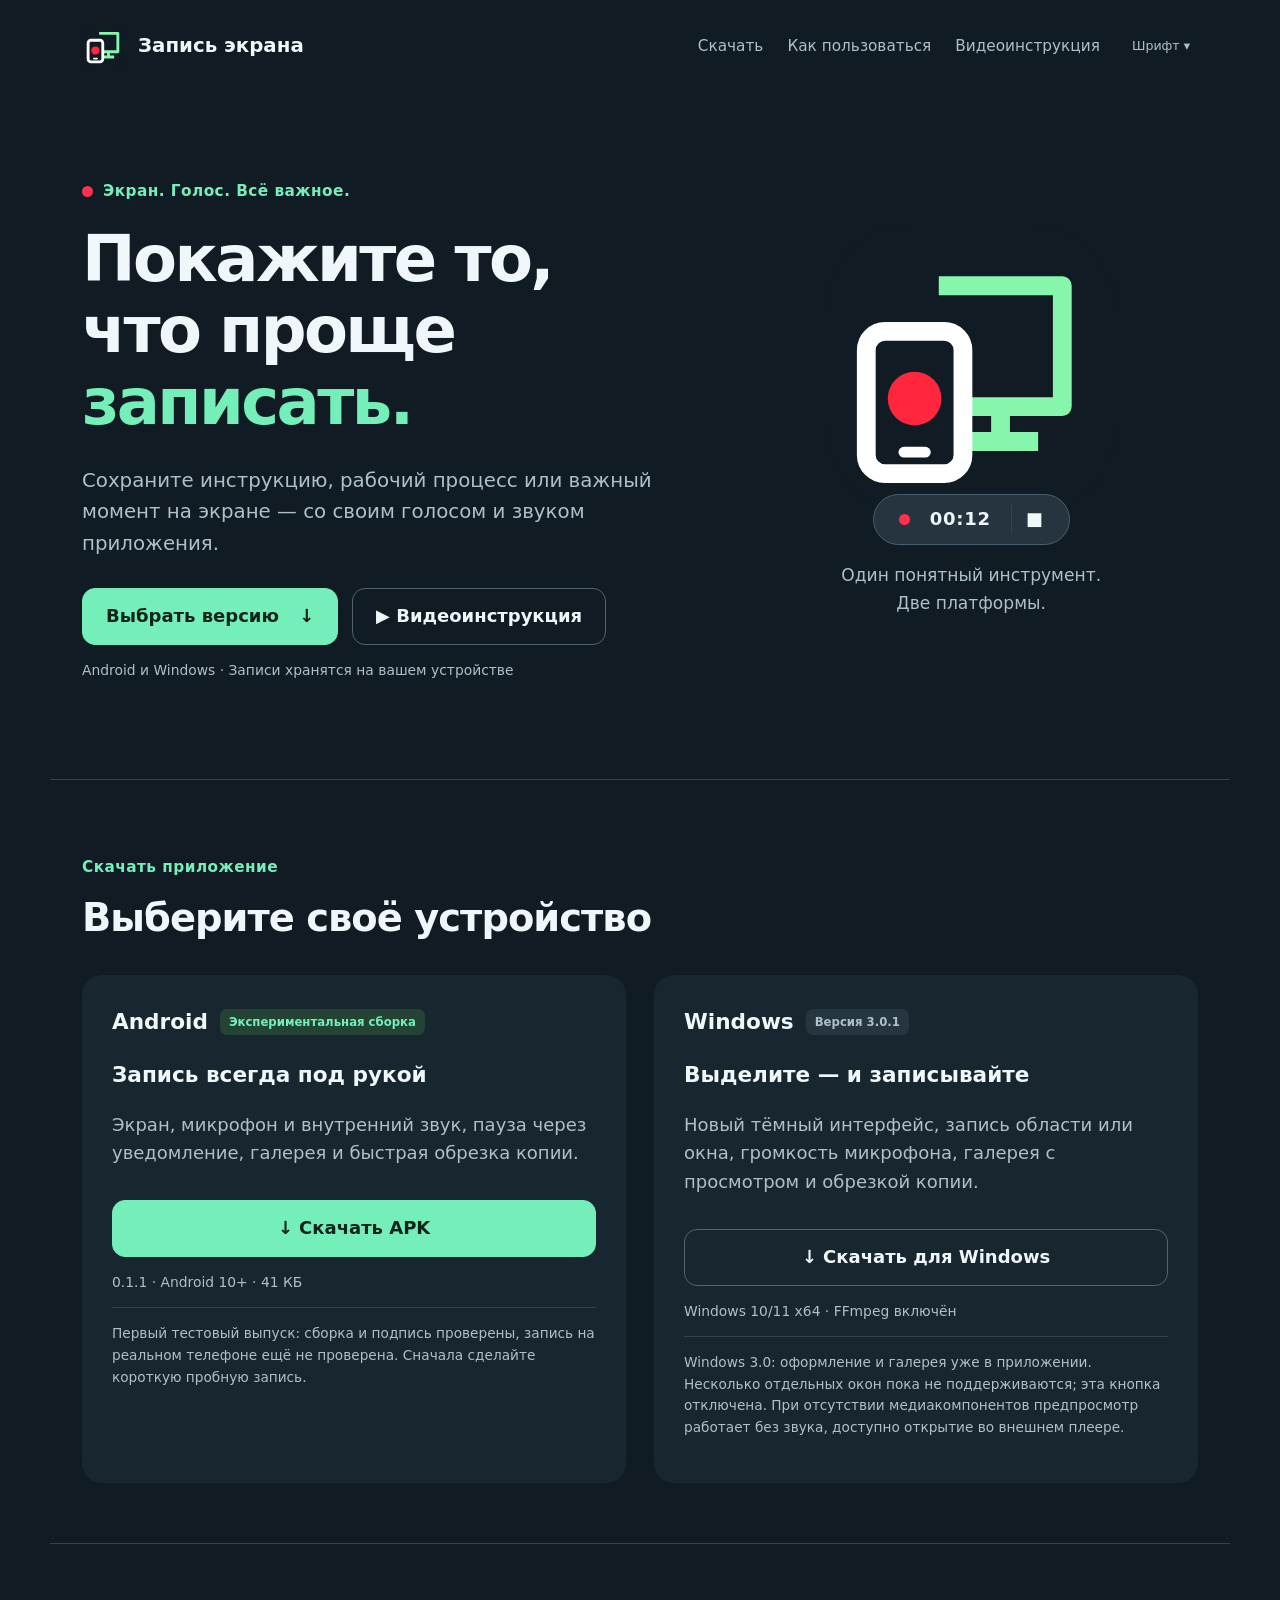
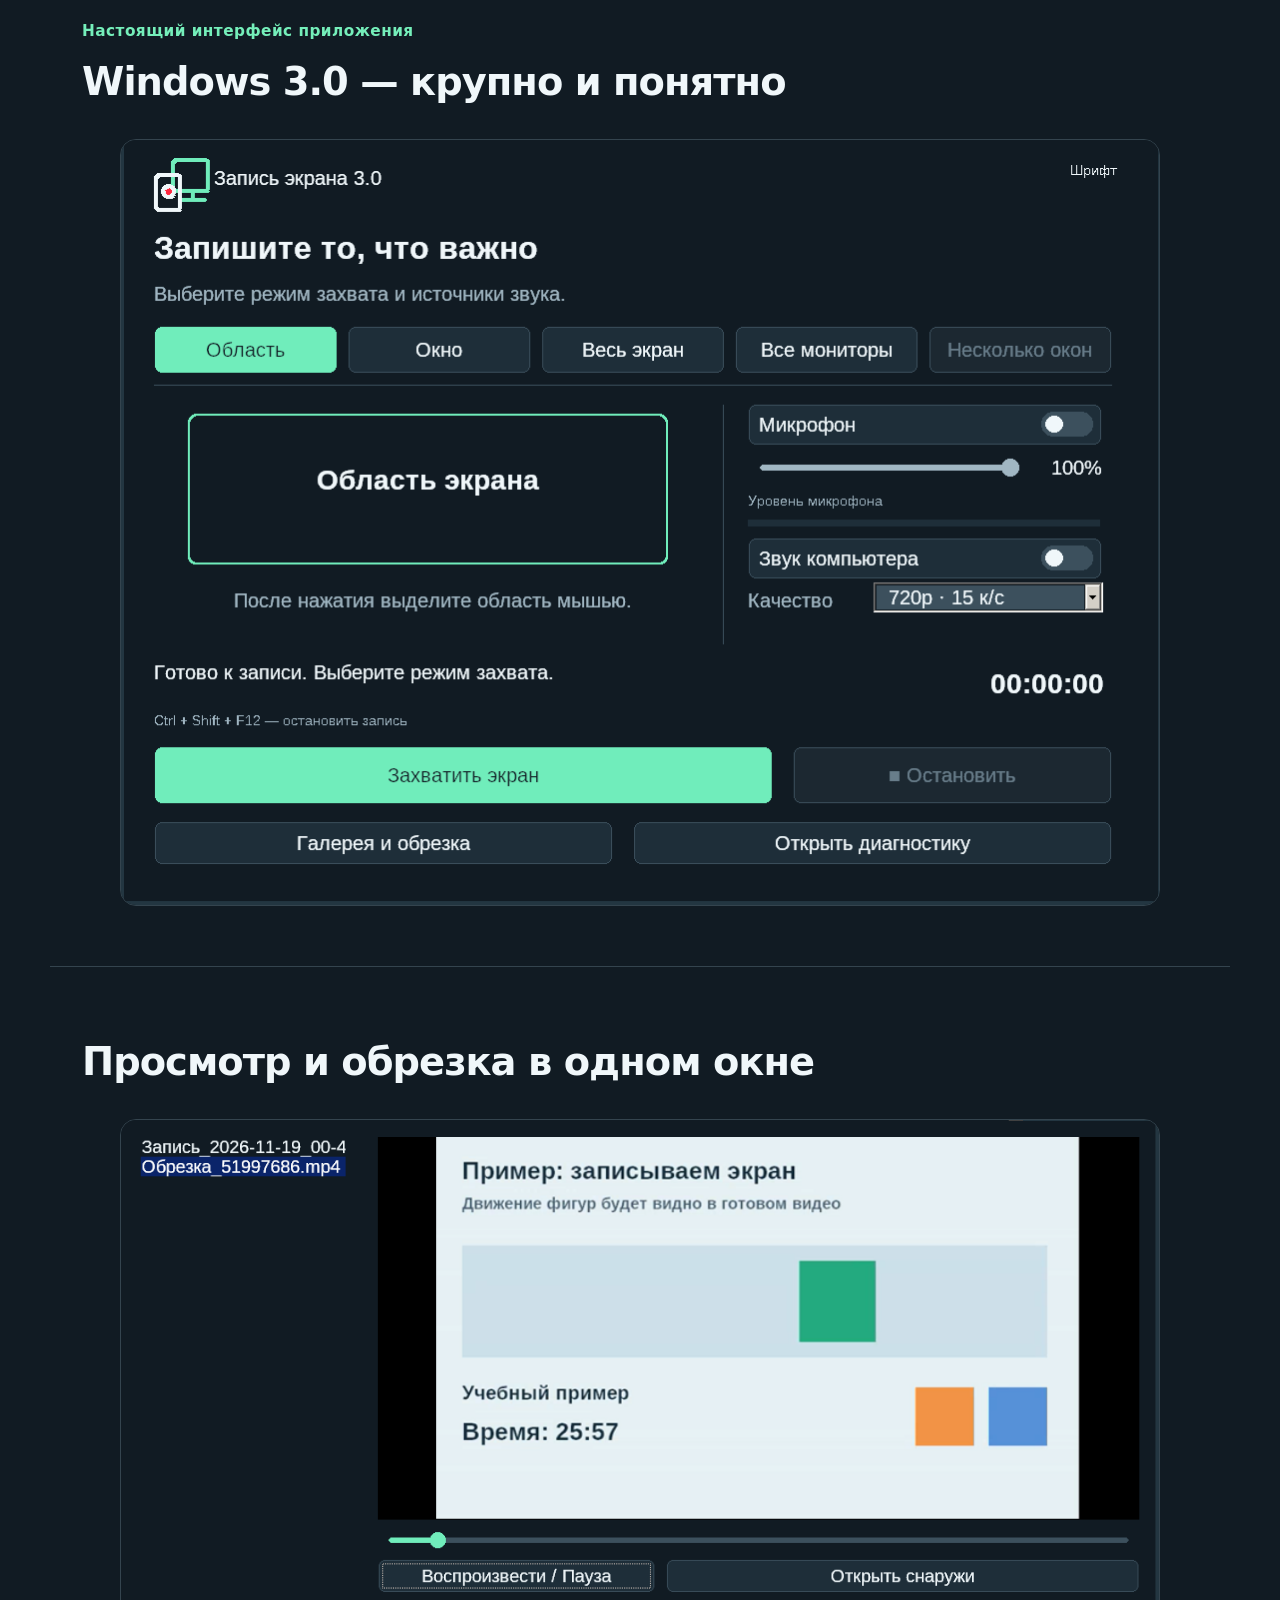
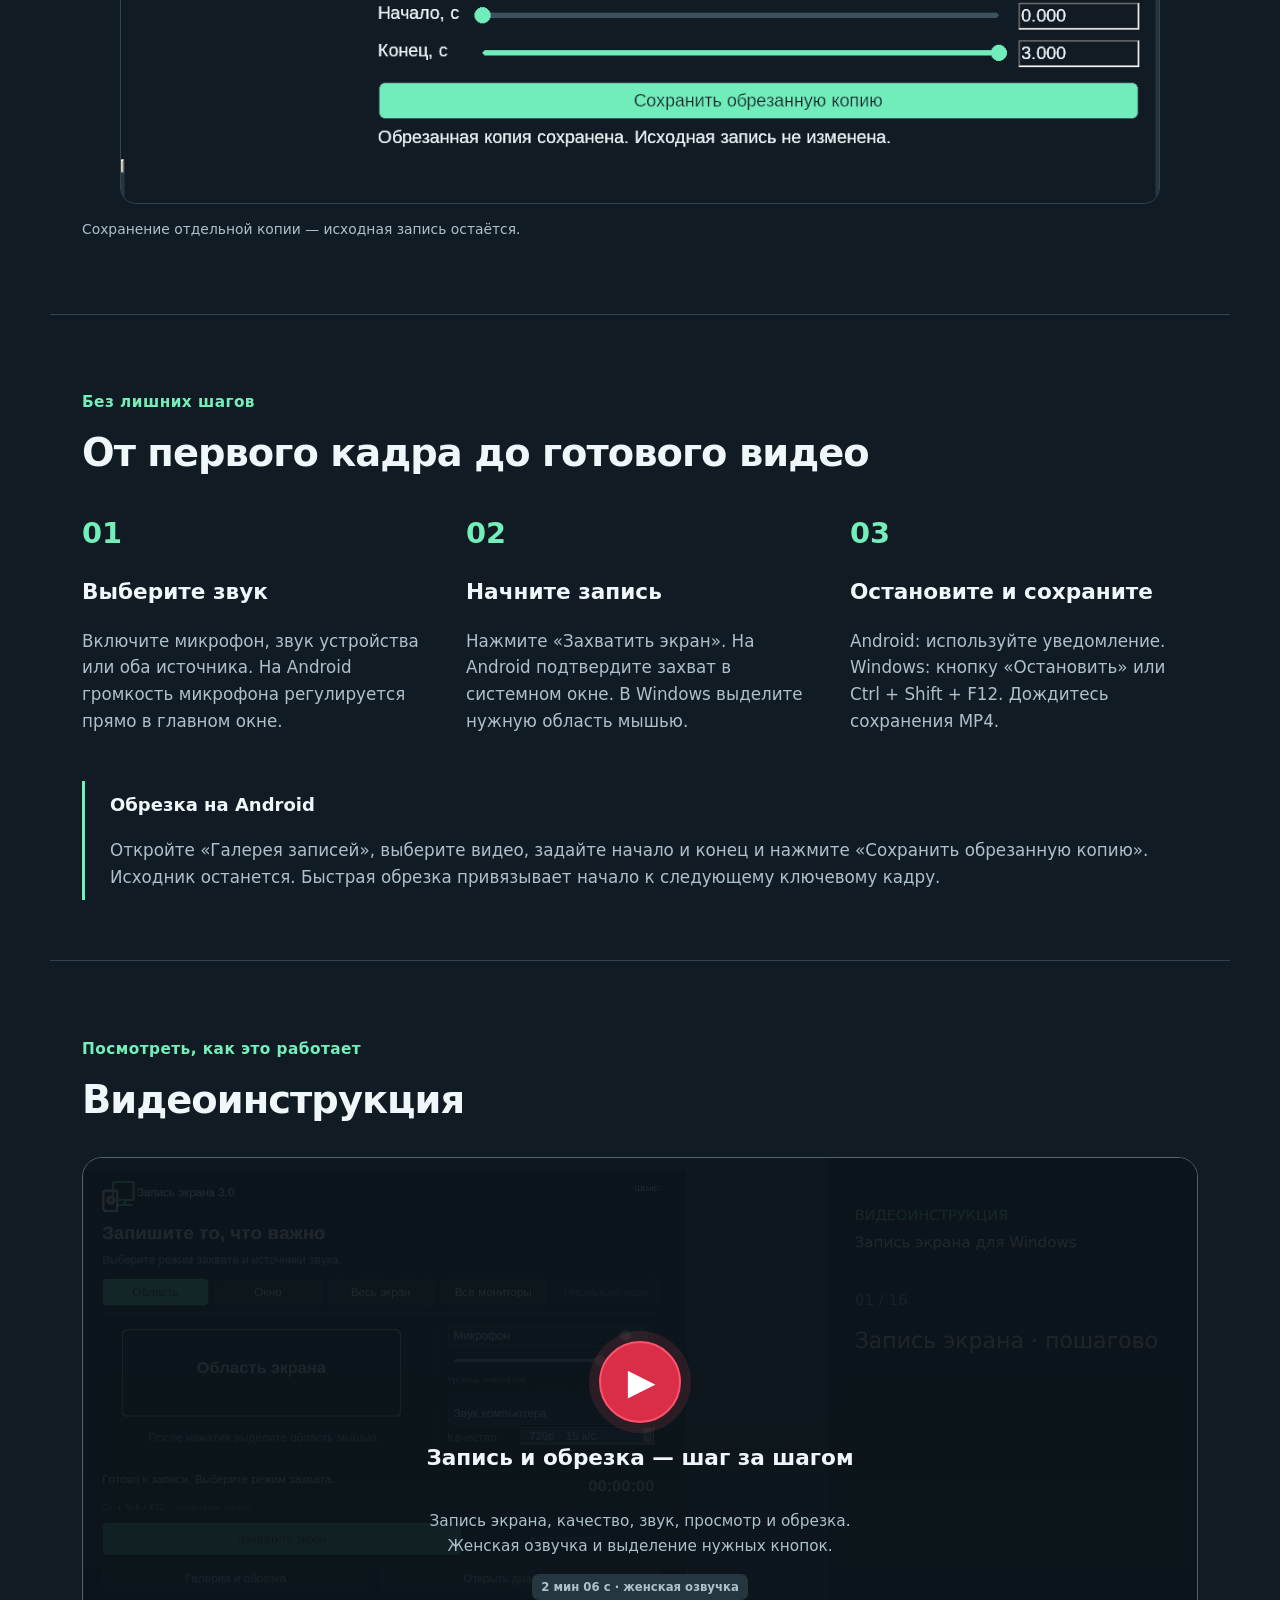
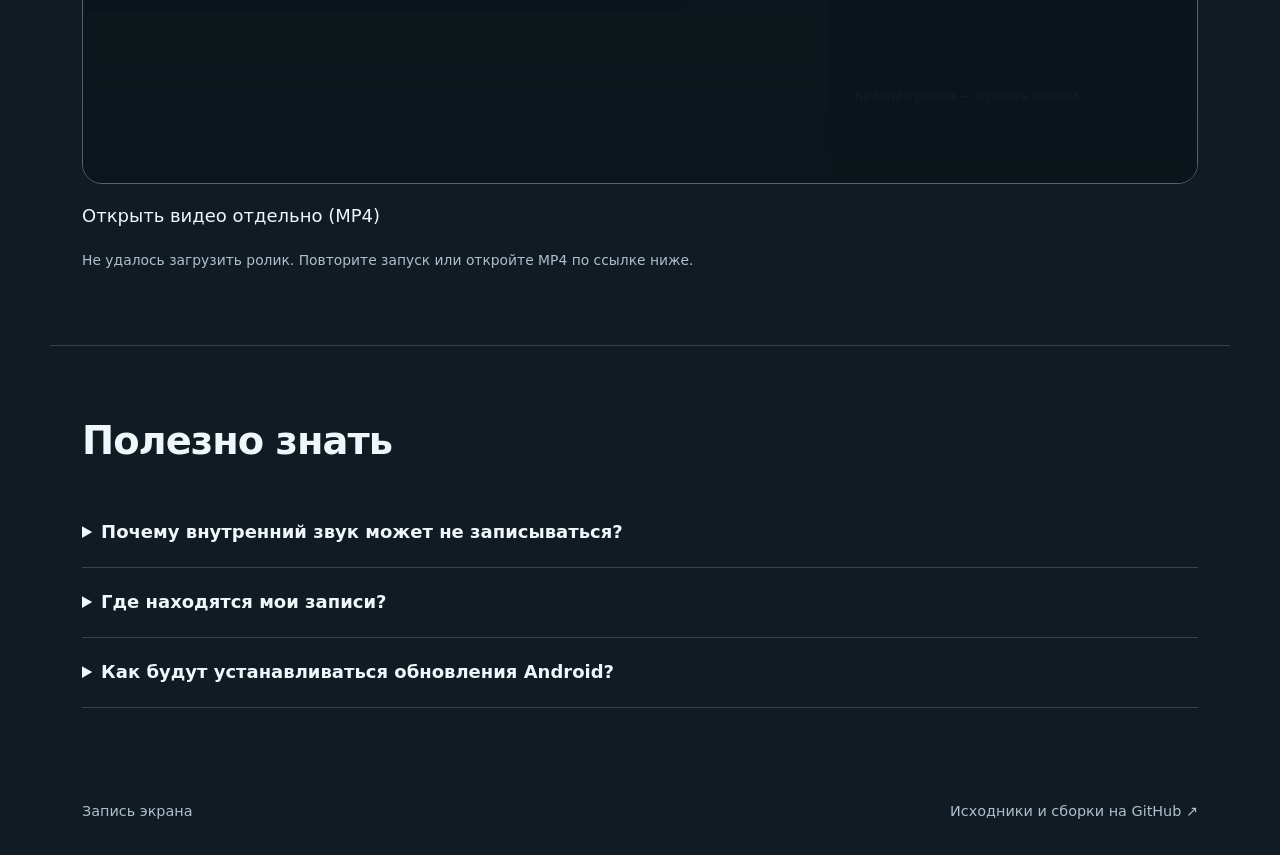
==== commit 48350c28: "Replace tutorial with verified synchronized recording and reliable video playback" ====
--- a/site/index.html
+++ b/site/index.html
@@ -3,5 +3,5 @@
 <main><section class="hero wrap"><div><p class="eyebrow"><span class="dot"></span> Экран. Голос. Всё важное.</p><h1>Покажите то,<br>что проще <em>записать.</em></h1><p class="intro">Сохраните инструкцию, рабочий процесс или важный момент на экране — со своим голосом и звуком приложения.</p><div class="actions"><a class="button primary" href="#download">Выбрать версию <span>↓</span></a><a class="button" href="#guide">▶ Видеоинструкция</a></div><p class="subtle">Android и Windows · Записи хранятся на вашем устройстве</p></div><div class="visual" aria-label="Схема: телефон и компьютер с индикатором записи"><img src="icon.svg" alt="Телефон перед монитором, красная точка записи"><div class="record-pill"><span class="dot"></span> 00:12 <span class="stop">■</span></div><p>Один понятный инструмент.<br>Две платформы.</p></div></section>
 <section id="download" class="wrap section"><p class="eyebrow">Скачать приложение</p><h2>Выберите своё устройство</h2><div class="downloads"><article><div class="platform">Android <span class="badge">Экспериментальная сборка</span></div><h3>Запись всегда под рукой</h3><p>Экран, микрофон и внутренний звук, пауза через уведомление, галерея и быстрая обрезка копии.</p><a class="button primary" href="https://github.com/nicolenkoe/screen-recorder-downloads/releases/download/android-0.1.1-experimental/ScreenRecorder.apk" download>↓ Скачать APK</a><p class="subtle">0.1.1 · Android 10+ · 41 КБ</p><p class="note">Первый тестовый выпуск: сборка и подпись проверены, запись на реальном телефоне ещё не проверена. Сначала сделайте короткую пробную запись.</p></article><article><div class="platform">Windows <span class="badge muted">Версия 3.0.1</span></div><h3>Выделите — и записывайте</h3><p>Новый тёмный интерфейс, запись области или окна, громкость микрофона, галерея с просмотром и обрезкой копии.</p><a class="button" href="https://github.com/nicolenkoe/screen-recorder-downloads/releases/download/windows-3.0.1/ScreenRecorder-Windows-3.0.1.exe" target="_blank" rel="noopener">↓ Скачать для Windows</a><p class="subtle">Windows 10/11 x64 · FFmpeg включён</p><p class="note">Windows 3.0: оформление и галерея уже в приложении. Несколько отдельных окон пока не поддерживаются; эта кнопка отключена. При отсутствии медиакомпонентов предпросмотр работает без звука, доступно открытие во внешнем плеере.</p></article></div></section>
 <section class="wrap section"><p class="eyebrow">Настоящий интерфейс приложения</p><h2>Windows 3.0 — крупно и понятно</h2><img class="app-screenshot" src="assets/windows-3.0.png" alt="Новый интерфейс Windows 3.0: тёмный фон, мятные кнопки, выбор захвата, громкость микрофона и компактное меню Шрифт" loading="lazy"></section><section class="wrap section"><h2>Просмотр и обрезка в одном окне</h2><img class="app-screenshot" src="assets/gallery.png" alt="Галерея Windows: просмотр записи и выбор начала и конца обрезки" loading="lazy"><p class="subtle">Сохранение отдельной копии — исходная запись остаётся.</p></section><section id="how" class="wrap section"><p class="eyebrow">Без лишних шагов</p><h2>От первого кадра до готового видео</h2><div class="steps"><article><b>01</b><h3>Выберите звук</h3><p>Включите микрофон, звук устройства или оба источника. На Android громкость микрофона регулируется прямо в главном окне.</p></article><article><b>02</b><h3>Начните запись</h3><p>Нажмите «Захватить экран». На Android подтвердите захват в системном окне. В Windows выделите нужную область мышью.</p></article><article><b>03</b><h3>Остановите и сохраните</h3><p>Android: используйте уведомление. Windows: кнопку «Остановить» или Ctrl + Shift + F12. Дождитесь сохранения MP4.</p></article></div><div class="tip"><strong>Обрезка на Android</strong><p>Откройте «Галерея записей», выберите видео, задайте начало и конец и нажмите «Сохранить обрезанную копию». Исходник останется. Быстрая обрезка привязывает начало к следующему ключевому кадру.</p></div></section>
-<section id="guide" class="wrap section"><p class="eyebrow">Посмотреть, как это работает</p><h2>Видеоинструкция</h2><div class="video-shell"><div id="video-poster" class="video-poster"><button class="play" aria-label="Смотреть видеоинструкцию">▶</button><h3>Запись и обрезка — шаг за шагом</h3><p>Запись экрана, качество, звук, просмотр и обрезка.<br>Женская озвучка и выделение нужных кнопок.</p><span class="badge muted">1 мин 46 с · женская озвучка</span></div><video id="tutorial" hidden controls playsinline preload="none" aria-label="Видеоинструкция"><track kind="captions" src="assets/tutorial-ru.vtt" srclang="ru" label="Русские"></video></div><p id="video-status" class="subtle">Настоящая запись Windows 3.0.1: захват области, звук, качество, шрифт, просмотр и обрезка. Нажмите ▶ для просмотра со звуком.</p></section>
-<section class="wrap section faq"><h2>Полезно знать</h2><details><summary>Почему внутренний звук может не записываться?</summary><p>Android позволяет приложениям запрещать захват своего звука. Защищённое видео и звонки могут быть недоступны для записи.</p></details><details><summary>Где находятся мои записи?</summary><p>Android: Movies/ScreenRecorder и галерея приложения. Windows: Видео/ScreenRecorder вашего профиля.</p></details><details><summary>Как будут устанавливаться обновления Android?</summary><p>При возвращении в приложение проверяется каталог опубликованных сборок. По умолчанию разрешены тестовые версии; в настройках можно выбрать только стабильные. Скачанный APK проверяется, а установку подтверждает Android.</p></details></section></main><footer class="wrap"><span>Запись экрана</span><a href="https://github.com/nicolenkoe/screen-recorder-downloads">Исходники и сборки на GitHub ↗</a></footer><script src="app.js"></script></body></html>
+<section id="guide" class="wrap section"><p class="eyebrow">Посмотреть, как это работает</p><h2>Видеоинструкция</h2><div class="video-shell"><div id="video-poster" class="video-poster"><button class="play" aria-label="Смотреть видеоинструкцию">▶</button><h3>Запись и обрезка — шаг за шагом</h3><p>Запись экрана, качество, звук, просмотр и обрезка.<br>Женская озвучка и выделение нужных кнопок.</p><span class="badge muted">2 мин 06 с · женская озвучка</span></div><video id="tutorial" hidden controls playsinline preload="metadata" poster="assets/tutorial-v2-poster.jpg" aria-label="Видеоинструкция"><track kind="captions" src="assets/tutorial-v2-ru.vtt" srclang="ru" label="Русские"></video></div><p><a href="assets/tutorial-windows-v2.mp4" target="_blank" rel="noopener">Открыть видео отдельно (MP4)</a></p><p id="video-status" class="subtle">Настоящая запись Windows 3.0.1: захват области, звук, качество, шрифт, просмотр и обрезка. Нажмите ▶ для просмотра со звуком.</p></section>
+<section class="wrap section faq"><h2>Полезно знать</h2><details><summary>Почему внутренний звук может не записываться?</summary><p>Android позволяет приложениям запрещать захват своего звука. Защищённое видео и звонки могут быть недоступны для записи.</p></details><details><summary>Где находятся мои записи?</summary><p>Android: Movies/ScreenRecorder и галерея приложения. Windows: Видео/ScreenRecorder вашего профиля.</p></details><details><summary>Как будут устанавливаться обновления Android?</summary><p>При возвращении в приложение проверяется каталог опубликованных сборок. По умолчанию разрешены тестовые версии; в настройках можно выбрать только стабильные. Скачанный APK проверяется, а установку подтверждает Android.</p></details></section></main><footer class="wrap"><span>Запись экрана</span><a href="https://github.com/nicolenkoe/screen-recorder-downloads">Исходники и сборки на GitHub ↗</a></footer><script src="app.js?v=tutorial-20261119"></script></body></html>
--- a/site/style.css
+++ b/site/style.css
@@ -2,4 +2,4 @@
 
 .app-screenshot{display:block;width:100%;max-width:1040px;border:1px solid var(--line);border-radius:16px;margin:auto}
 
-.video-poster{width:100%;height:100%;display:flex;flex-direction:column;align-items:center;justify-content:center;background:linear-gradient(#0b141ae8,#0b141af5),url("assets/windows-3.0.png") center/cover}.video-poster[hidden]{display:none}.play{border-color:#ff526b;background:#d92d48;color:white;box-shadow:0 0 0 10px #ff526b20}.play:hover{background:#ef3c58}
+.video-poster{width:100%;height:100%;display:flex;flex-direction:column;align-items:center;justify-content:center;background:linear-gradient(#0b141ae8,#0b141af5),url("assets/tutorial-v2-poster.jpg") center/cover}.video-poster[hidden]{display:none}.play{border-color:#ff526b;background:#d92d48;color:white;box-shadow:0 0 0 10px #ff526b20}.play:hover{background:#ef3c58}
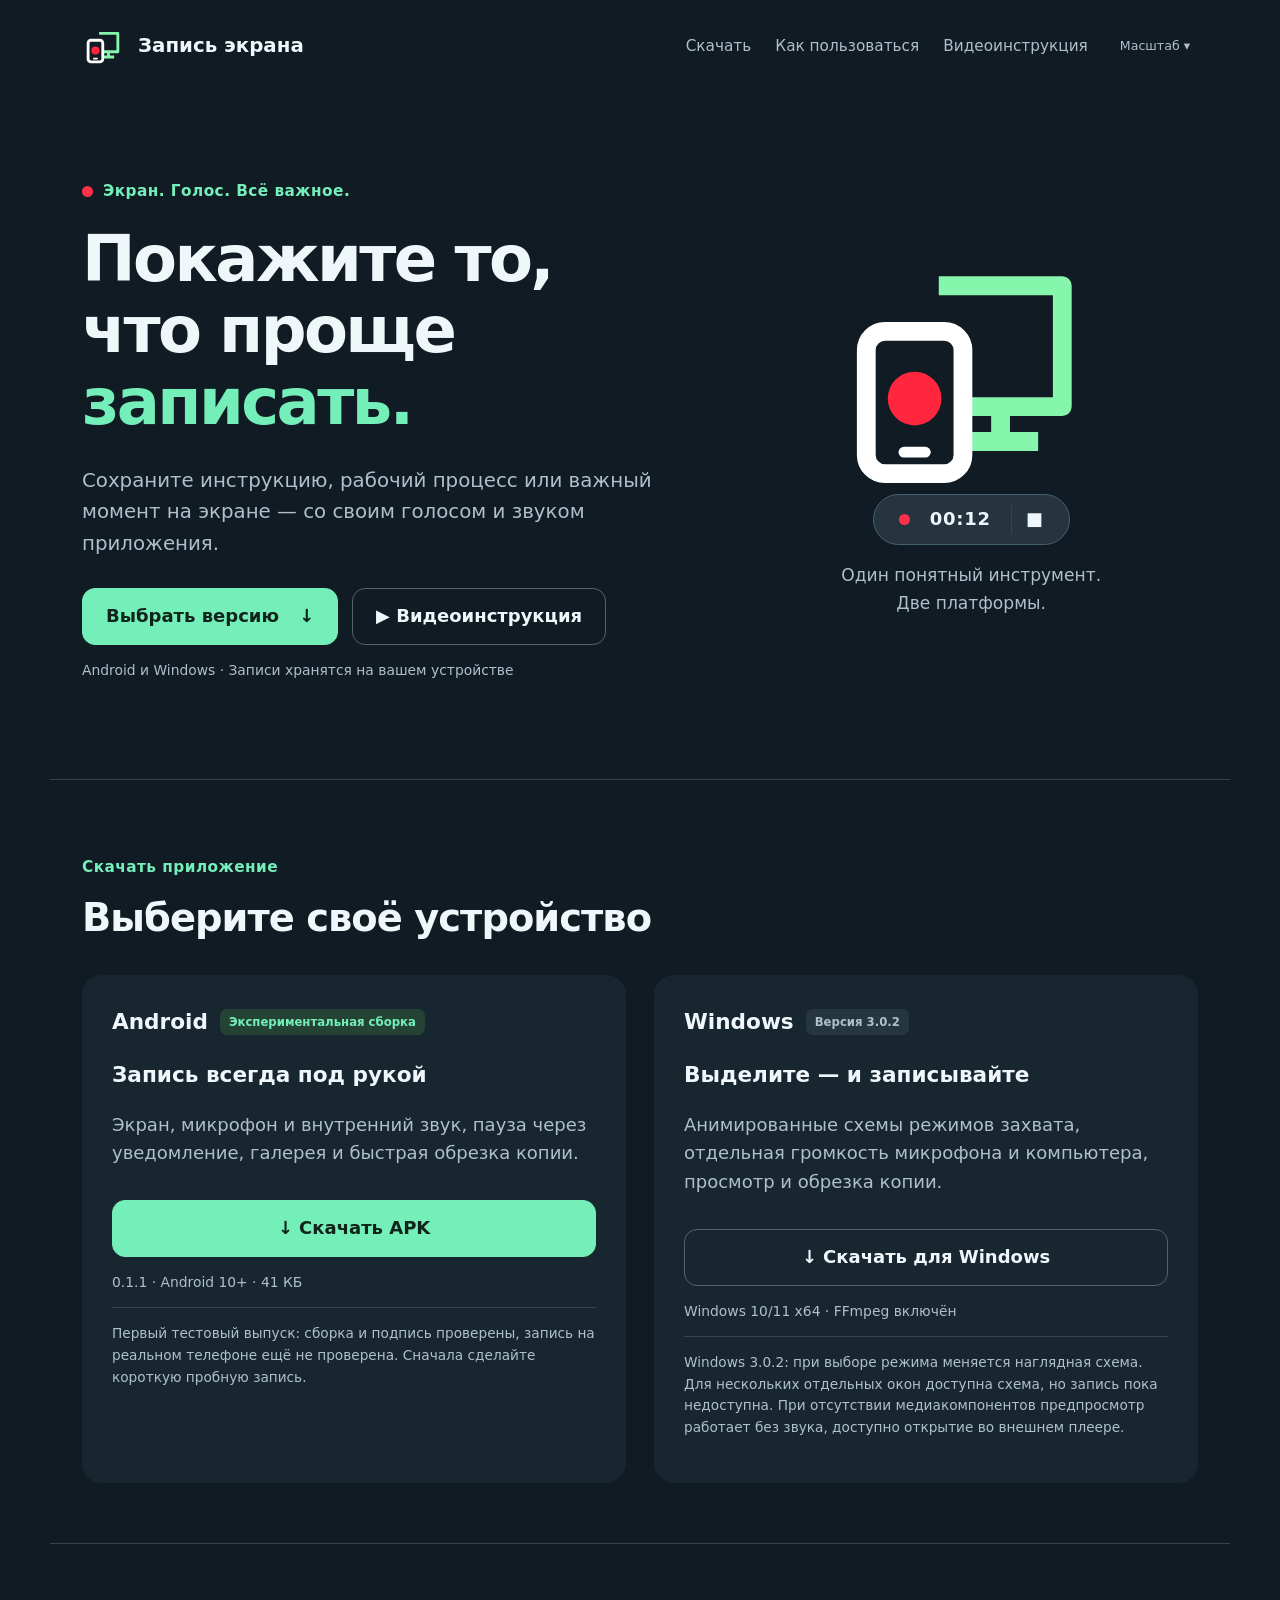
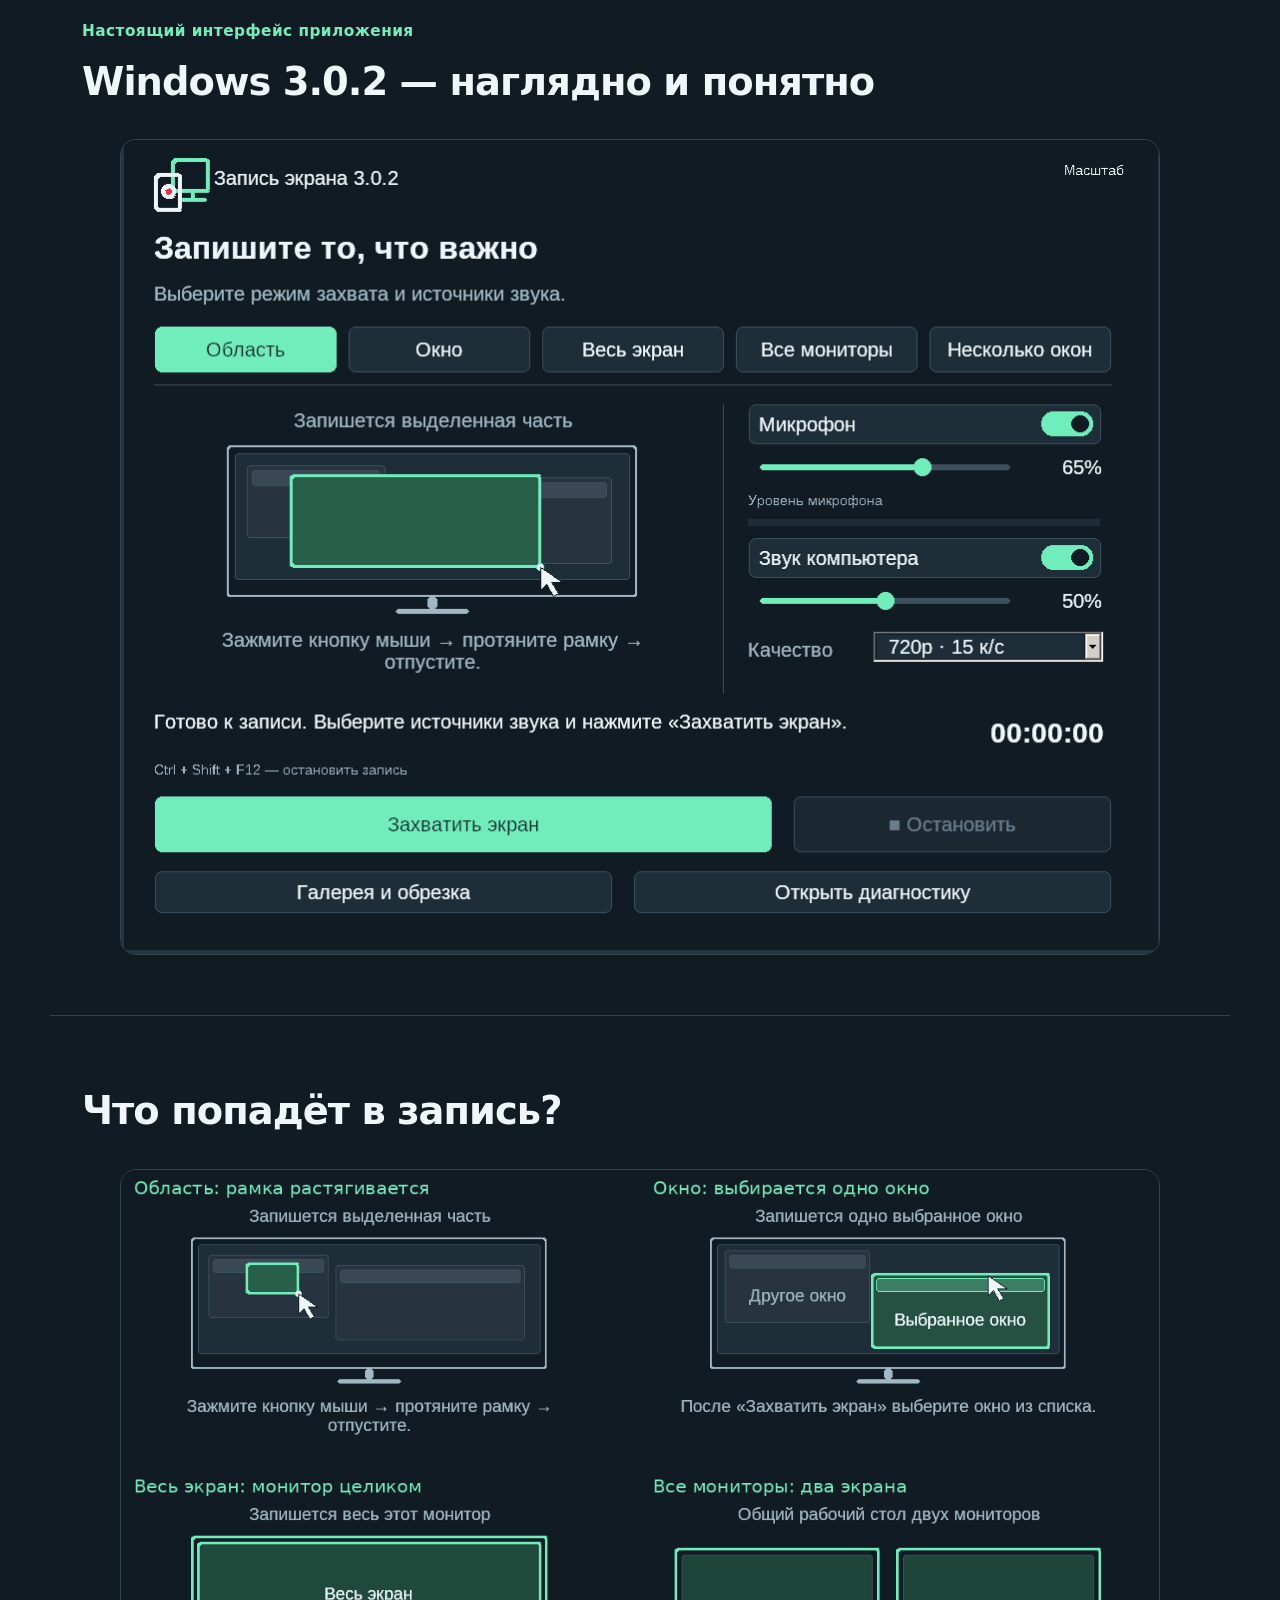
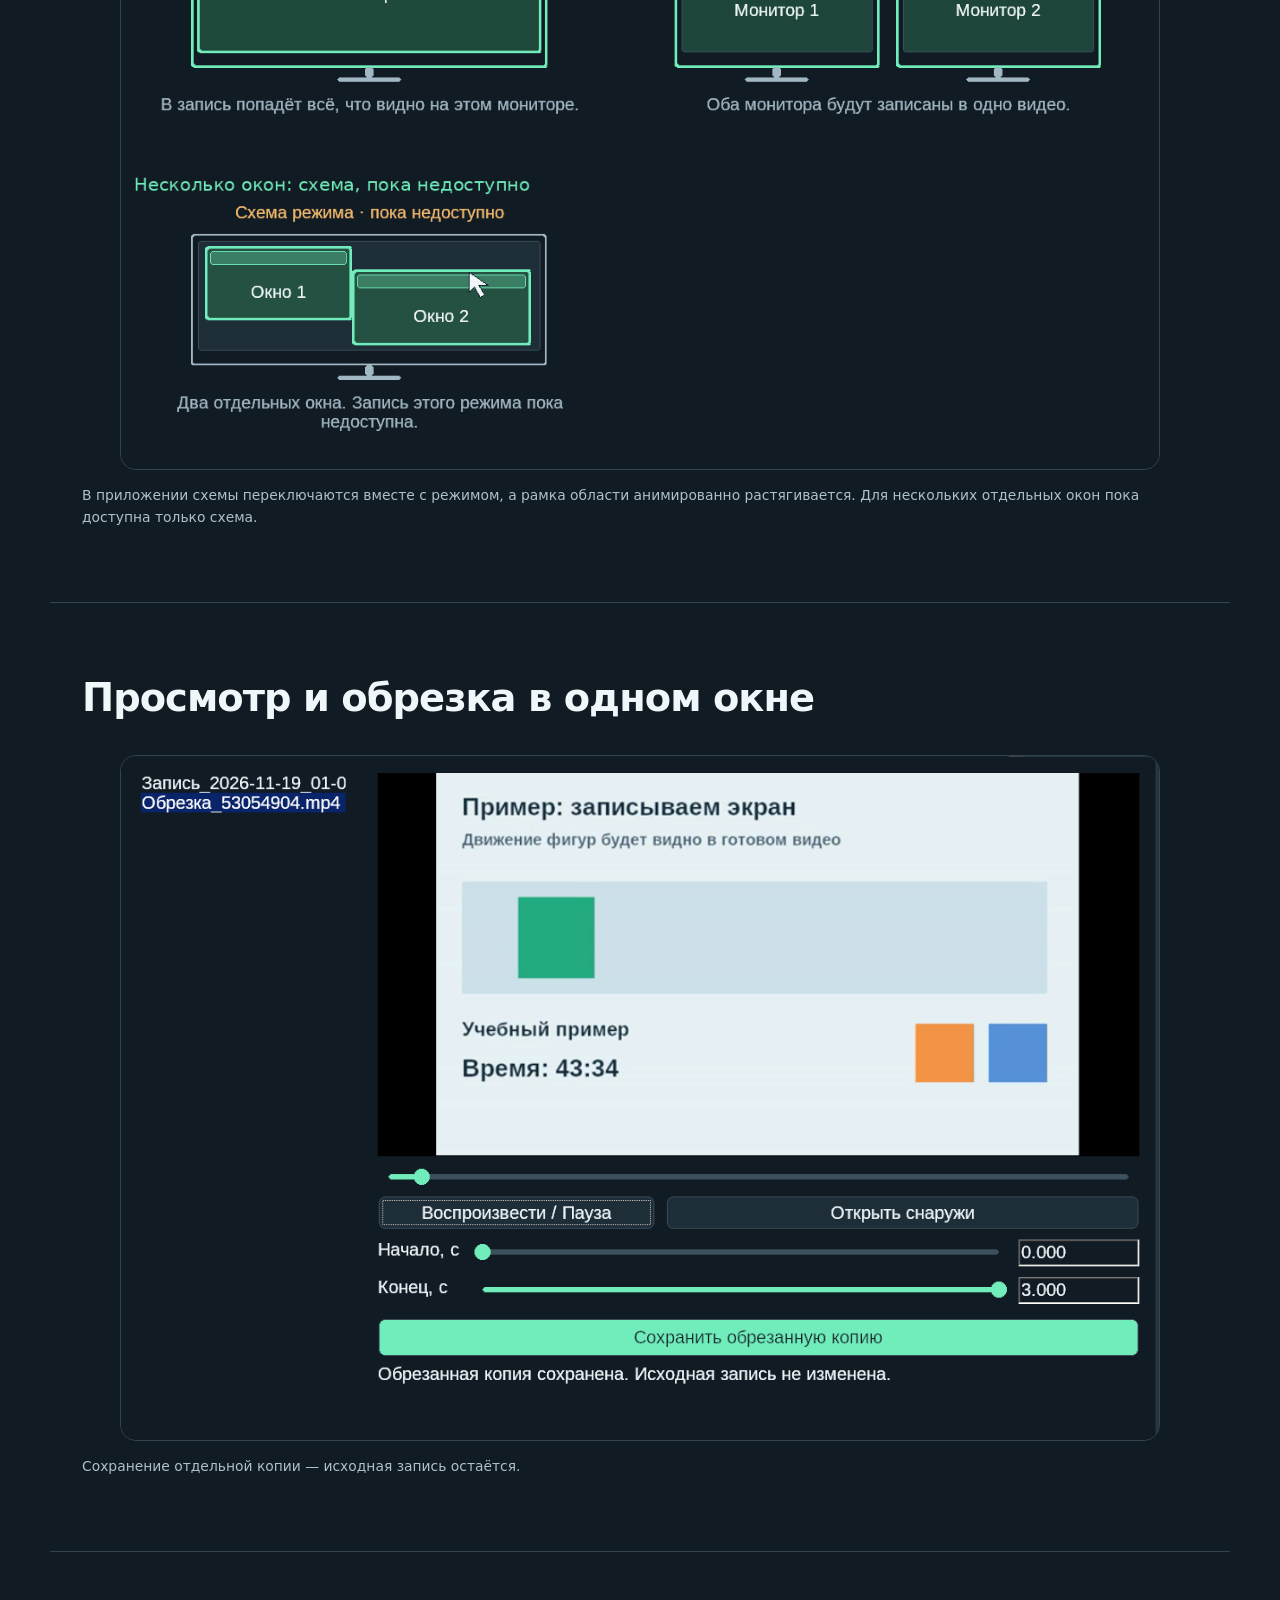
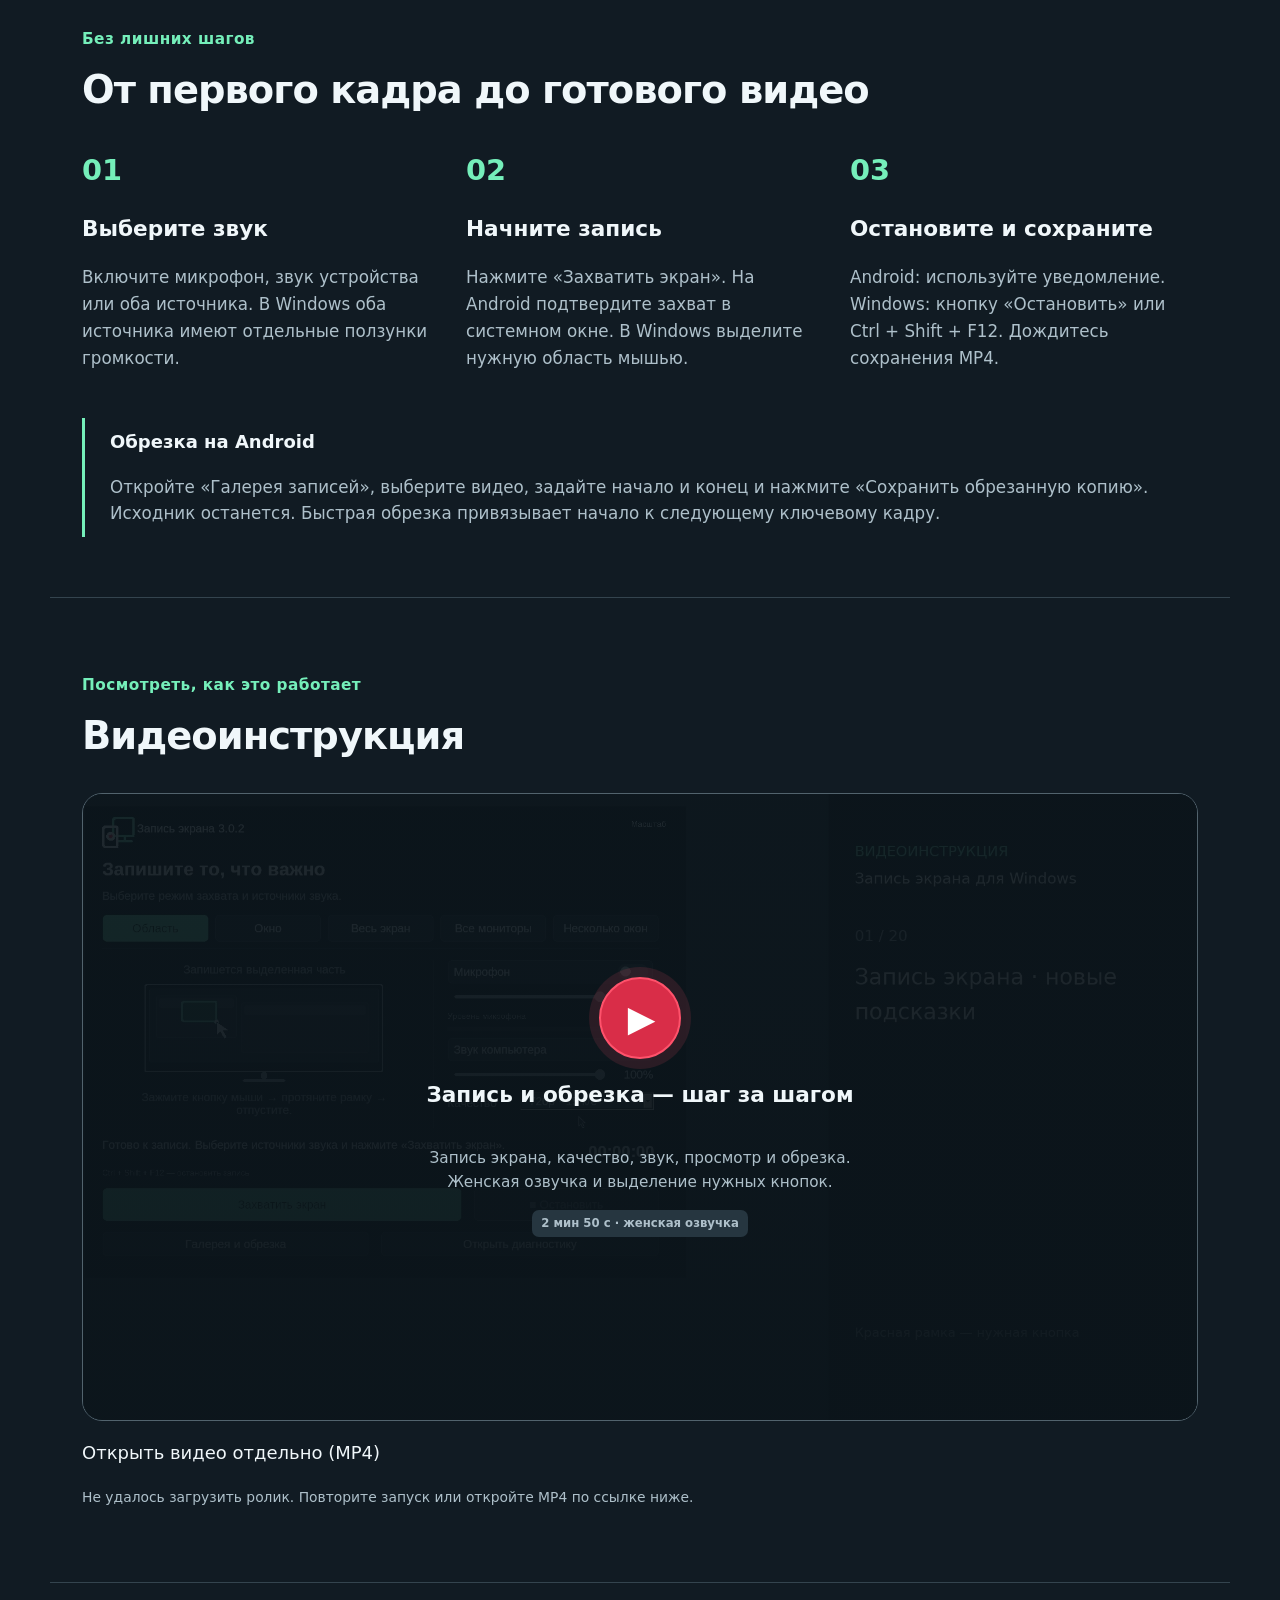
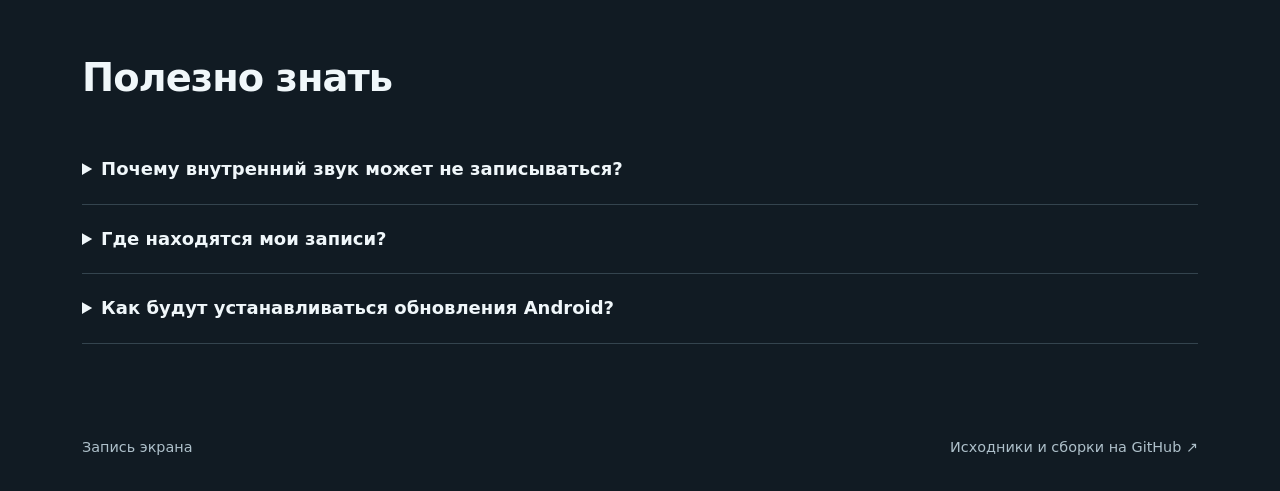
==== commit 71a3624b: "Publish Windows 3.0.2 screenshots and verified tutorial explaining every capture diagram" ====
--- a/site/index.html
+++ b/site/index.html
@@ -1,7 +1,7 @@
-<!doctype html><html lang="ru"><head><meta charset="utf-8"><meta name="viewport" content="width=device-width,initial-scale=1"><meta name="theme-color" content="#111b23"><title>Запись экрана — скачать для Android и Windows</title><meta name="description" content="Запись экрана со звуком для Android и Windows. Скачать экспериментальный APK, Windows-приложение и посмотреть инструкции."><link rel="icon" href="icon.svg"><link rel="stylesheet" href="style.css"></head><body>
-<header class="wrap"><a class="brand" href="#"><img src="icon.svg" alt="" width="44" height="44"><span>Запись экрана</span></a><nav aria-label="Главное меню"><a href="#download">Скачать</a><a href="#how">Как пользоваться</a><a href="#guide">Видеоинструкция</a></nav><button id="font" class="quiet" aria-haspopup="true" aria-expanded="false">Шрифт ▾</button><div id="font-menu" hidden role="group" aria-label="Размер шрифта"><button data-font="100">100%</button><button data-font="125">125%</button><button data-font="150">150%</button><button data-font="175">175%</button><button data-font="200">200%</button></div></header>
+<!doctype html><html lang="ru"><head><meta charset="utf-8"><meta name="viewport" content="width=device-width,initial-scale=1"><meta name="theme-color" content="#111b23"><title>Запись экрана — скачать для Android и Windows</title><meta name="description" content="Запись экрана со звуком для Android и Windows. Скачать экспериментальный APK, Windows-приложение и посмотреть инструкции."><link rel="icon" href="icon.svg"><link rel="stylesheet" href="style.css?v=302-20261119"></head><body>
+<header class="wrap"><a class="brand" href="#"><img src="icon.svg" alt="" width="44" height="44"><span>Запись экрана</span></a><nav aria-label="Главное меню"><a href="#download">Скачать</a><a href="#how">Как пользоваться</a><a href="#guide">Видеоинструкция</a></nav><button id="font" class="quiet" aria-haspopup="true" aria-expanded="false">Масштаб ▾</button><div id="font-menu" hidden role="group" aria-label="Масштаб интерфейса"><button data-font="100">100%</button><button data-font="125">125%</button><button data-font="150">150%</button><button data-font="175">175%</button><button data-font="200">200%</button></div></header>
 <main><section class="hero wrap"><div><p class="eyebrow"><span class="dot"></span> Экран. Голос. Всё важное.</p><h1>Покажите то,<br>что проще <em>записать.</em></h1><p class="intro">Сохраните инструкцию, рабочий процесс или важный момент на экране — со своим голосом и звуком приложения.</p><div class="actions"><a class="button primary" href="#download">Выбрать версию <span>↓</span></a><a class="button" href="#guide">▶ Видеоинструкция</a></div><p class="subtle">Android и Windows · Записи хранятся на вашем устройстве</p></div><div class="visual" aria-label="Схема: телефон и компьютер с индикатором записи"><img src="icon.svg" alt="Телефон перед монитором, красная точка записи"><div class="record-pill"><span class="dot"></span> 00:12 <span class="stop">■</span></div><p>Один понятный инструмент.<br>Две платформы.</p></div></section>
-<section id="download" class="wrap section"><p class="eyebrow">Скачать приложение</p><h2>Выберите своё устройство</h2><div class="downloads"><article><div class="platform">Android <span class="badge">Экспериментальная сборка</span></div><h3>Запись всегда под рукой</h3><p>Экран, микрофон и внутренний звук, пауза через уведомление, галерея и быстрая обрезка копии.</p><a class="button primary" href="https://github.com/nicolenkoe/screen-recorder-downloads/releases/download/android-0.1.1-experimental/ScreenRecorder.apk" download>↓ Скачать APK</a><p class="subtle">0.1.1 · Android 10+ · 41 КБ</p><p class="note">Первый тестовый выпуск: сборка и подпись проверены, запись на реальном телефоне ещё не проверена. Сначала сделайте короткую пробную запись.</p></article><article><div class="platform">Windows <span class="badge muted">Версия 3.0.1</span></div><h3>Выделите — и записывайте</h3><p>Новый тёмный интерфейс, запись области или окна, громкость микрофона, галерея с просмотром и обрезкой копии.</p><a class="button" href="https://github.com/nicolenkoe/screen-recorder-downloads/releases/download/windows-3.0.1/ScreenRecorder-Windows-3.0.1.exe" target="_blank" rel="noopener">↓ Скачать для Windows</a><p class="subtle">Windows 10/11 x64 · FFmpeg включён</p><p class="note">Windows 3.0: оформление и галерея уже в приложении. Несколько отдельных окон пока не поддерживаются; эта кнопка отключена. При отсутствии медиакомпонентов предпросмотр работает без звука, доступно открытие во внешнем плеере.</p></article></div></section>
-<section class="wrap section"><p class="eyebrow">Настоящий интерфейс приложения</p><h2>Windows 3.0 — крупно и понятно</h2><img class="app-screenshot" src="assets/windows-3.0.png" alt="Новый интерфейс Windows 3.0: тёмный фон, мятные кнопки, выбор захвата, громкость микрофона и компактное меню Шрифт" loading="lazy"></section><section class="wrap section"><h2>Просмотр и обрезка в одном окне</h2><img class="app-screenshot" src="assets/gallery.png" alt="Галерея Windows: просмотр записи и выбор начала и конца обрезки" loading="lazy"><p class="subtle">Сохранение отдельной копии — исходная запись остаётся.</p></section><section id="how" class="wrap section"><p class="eyebrow">Без лишних шагов</p><h2>От первого кадра до готового видео</h2><div class="steps"><article><b>01</b><h3>Выберите звук</h3><p>Включите микрофон, звук устройства или оба источника. На Android громкость микрофона регулируется прямо в главном окне.</p></article><article><b>02</b><h3>Начните запись</h3><p>Нажмите «Захватить экран». На Android подтвердите захват в системном окне. В Windows выделите нужную область мышью.</p></article><article><b>03</b><h3>Остановите и сохраните</h3><p>Android: используйте уведомление. Windows: кнопку «Остановить» или Ctrl + Shift + F12. Дождитесь сохранения MP4.</p></article></div><div class="tip"><strong>Обрезка на Android</strong><p>Откройте «Галерея записей», выберите видео, задайте начало и конец и нажмите «Сохранить обрезанную копию». Исходник останется. Быстрая обрезка привязывает начало к следующему ключевому кадру.</p></div></section>
-<section id="guide" class="wrap section"><p class="eyebrow">Посмотреть, как это работает</p><h2>Видеоинструкция</h2><div class="video-shell"><div id="video-poster" class="video-poster"><button class="play" aria-label="Смотреть видеоинструкцию">▶</button><h3>Запись и обрезка — шаг за шагом</h3><p>Запись экрана, качество, звук, просмотр и обрезка.<br>Женская озвучка и выделение нужных кнопок.</p><span class="badge muted">2 мин 06 с · женская озвучка</span></div><video id="tutorial" hidden controls playsinline preload="metadata" poster="assets/tutorial-v2-poster.jpg" aria-label="Видеоинструкция"><track kind="captions" src="assets/tutorial-v2-ru.vtt" srclang="ru" label="Русские"></video></div><p><a href="assets/tutorial-windows-v2.mp4" target="_blank" rel="noopener">Открыть видео отдельно (MP4)</a></p><p id="video-status" class="subtle">Настоящая запись Windows 3.0.1: захват области, звук, качество, шрифт, просмотр и обрезка. Нажмите ▶ для просмотра со звуком.</p></section>
-<section class="wrap section faq"><h2>Полезно знать</h2><details><summary>Почему внутренний звук может не записываться?</summary><p>Android позволяет приложениям запрещать захват своего звука. Защищённое видео и звонки могут быть недоступны для записи.</p></details><details><summary>Где находятся мои записи?</summary><p>Android: Movies/ScreenRecorder и галерея приложения. Windows: Видео/ScreenRecorder вашего профиля.</p></details><details><summary>Как будут устанавливаться обновления Android?</summary><p>При возвращении в приложение проверяется каталог опубликованных сборок. По умолчанию разрешены тестовые версии; в настройках можно выбрать только стабильные. Скачанный APK проверяется, а установку подтверждает Android.</p></details></section></main><footer class="wrap"><span>Запись экрана</span><a href="https://github.com/nicolenkoe/screen-recorder-downloads">Исходники и сборки на GitHub ↗</a></footer><script src="app.js?v=tutorial-20261119"></script></body></html>
+<section id="download" class="wrap section"><p class="eyebrow">Скачать приложение</p><h2>Выберите своё устройство</h2><div class="downloads"><article><div class="platform">Android <span class="badge">Экспериментальная сборка</span></div><h3>Запись всегда под рукой</h3><p>Экран, микрофон и внутренний звук, пауза через уведомление, галерея и быстрая обрезка копии.</p><a class="button primary" href="https://github.com/nicolenkoe/screen-recorder-downloads/releases/download/android-0.1.1-experimental/ScreenRecorder.apk" download>↓ Скачать APK</a><p class="subtle">0.1.1 · Android 10+ · 41 КБ</p><p class="note">Первый тестовый выпуск: сборка и подпись проверены, запись на реальном телефоне ещё не проверена. Сначала сделайте короткую пробную запись.</p></article><article><div class="platform">Windows <span class="badge muted">Версия 3.0.2</span></div><h3>Выделите — и записывайте</h3><p>Анимированные схемы режимов захвата, отдельная громкость микрофона и компьютера, просмотр и обрезка копии.</p><a class="button" href="https://github.com/nicolenkoe/screen-recorder-downloads/releases/download/windows-3.0.2/ScreenRecorder-Windows-3.0.2.exe" target="_blank" rel="noopener">↓ Скачать для Windows</a><p class="subtle">Windows 10/11 x64 · FFmpeg включён</p><p class="note">Windows 3.0.2: при выборе режима меняется наглядная схема. Для нескольких отдельных окон доступна схема, но запись пока недоступна. При отсутствии медиакомпонентов предпросмотр работает без звука, доступно открытие во внешнем плеере.</p></article></div></section>
+<section class="wrap section"><p class="eyebrow">Настоящий интерфейс приложения</p><h2>Windows 3.0.2 — наглядно и понятно</h2><img class="app-screenshot" src="assets/windows-3.0.png" alt="Windows 3.0.2: схема захвата, отдельная громкость микрофона и компьютера, компактное меню Масштаб" loading="lazy"></section><section class="wrap section"><h2>Что попадёт в запись?</h2><img class="app-screenshot" src="assets/capture-modes-3.0.2.png" alt="Пять схем захвата: область внутри рамки, одно окно, весь экран, два монитора и схема нескольких окон" loading="lazy"><p class="subtle">В приложении схемы переключаются вместе с режимом, а рамка области анимированно растягивается. Для нескольких отдельных окон пока доступна только схема.</p></section><section class="wrap section"><h2>Просмотр и обрезка в одном окне</h2><img class="app-screenshot" src="assets/gallery.png" alt="Галерея Windows: просмотр записи и выбор начала и конца обрезки" loading="lazy"><p class="subtle">Сохранение отдельной копии — исходная запись остаётся.</p></section><section id="how" class="wrap section"><p class="eyebrow">Без лишних шагов</p><h2>От первого кадра до готового видео</h2><div class="steps"><article><b>01</b><h3>Выберите звук</h3><p>Включите микрофон, звук устройства или оба источника. В Windows оба источника имеют отдельные ползунки громкости.</p></article><article><b>02</b><h3>Начните запись</h3><p>Нажмите «Захватить экран». На Android подтвердите захват в системном окне. В Windows выделите нужную область мышью.</p></article><article><b>03</b><h3>Остановите и сохраните</h3><p>Android: используйте уведомление. Windows: кнопку «Остановить» или Ctrl + Shift + F12. Дождитесь сохранения MP4.</p></article></div><div class="tip"><strong>Обрезка на Android</strong><p>Откройте «Галерея записей», выберите видео, задайте начало и конец и нажмите «Сохранить обрезанную копию». Исходник останется. Быстрая обрезка привязывает начало к следующему ключевому кадру.</p></div></section>
+<section id="guide" class="wrap section"><p class="eyebrow">Посмотреть, как это работает</p><h2>Видеоинструкция</h2><div class="video-shell"><div id="video-poster" class="video-poster"><button class="play" aria-label="Смотреть видеоинструкцию">▶</button><h3>Запись и обрезка — шаг за шагом</h3><p>Запись экрана, качество, звук, просмотр и обрезка.<br>Женская озвучка и выделение нужных кнопок.</p><span class="badge muted">Пошаговый урок · женская озвучка</span></div><video id="tutorial" hidden controls playsinline preload="metadata" poster="assets/tutorial-v3-poster.jpg" aria-label="Видеоинструкция"><track kind="captions" src="assets/tutorial-v3-ru.vtt" srclang="ru" label="Русские"></video></div><p><a href="assets/tutorial-windows-v3.mp4" target="_blank" rel="noopener">Открыть видео отдельно (MP4)</a></p><p id="video-status" class="subtle">Настоящая запись Windows 3.0.2: схемы режимов, два ползунка громкости, качество, масштаб, просмотр и обрезка. Нажмите ▶ для просмотра со звуком.</p></section>
+<section class="wrap section faq"><h2>Полезно знать</h2><details><summary>Почему внутренний звук может не записываться?</summary><p>Android позволяет приложениям запрещать захват своего звука. Защищённое видео и звонки могут быть недоступны для записи.</p></details><details><summary>Где находятся мои записи?</summary><p>Android: Movies/ScreenRecorder и галерея приложения. Windows: Видео/ScreenRecorder вашего профиля.</p></details><details><summary>Как будут устанавливаться обновления Android?</summary><p>При возвращении в приложение проверяется каталог опубликованных сборок. По умолчанию разрешены тестовые версии; в настройках можно выбрать только стабильные. Скачанный APK проверяется, а установку подтверждает Android.</p></details></section></main><footer class="wrap"><span>Запись экрана</span><a href="https://github.com/nicolenkoe/screen-recorder-downloads">Исходники и сборки на GitHub ↗</a></footer><script src="app.js?v=tutorial-302-20261119"></script></body></html>
--- a/site/style.css
+++ b/site/style.css
@@ -2,4 +2,4 @@
 
 .app-screenshot{display:block;width:100%;max-width:1040px;border:1px solid var(--line);border-radius:16px;margin:auto}
 
-.video-poster{width:100%;height:100%;display:flex;flex-direction:column;align-items:center;justify-content:center;background:linear-gradient(#0b141ae8,#0b141af5),url("assets/tutorial-v2-poster.jpg") center/cover}.video-poster[hidden]{display:none}.play{border-color:#ff526b;background:#d92d48;color:white;box-shadow:0 0 0 10px #ff526b20}.play:hover{background:#ef3c58}
+.video-poster{width:100%;height:100%;display:flex;flex-direction:column;align-items:center;justify-content:center;background:linear-gradient(#0b141ae8,#0b141af5),url("assets/tutorial-v3-poster.jpg") center/cover}.video-poster[hidden]{display:none}.play{border-color:#ff526b;background:#d92d48;color:white;box-shadow:0 0 0 10px #ff526b20}.play:hover{background:#ef3c58}
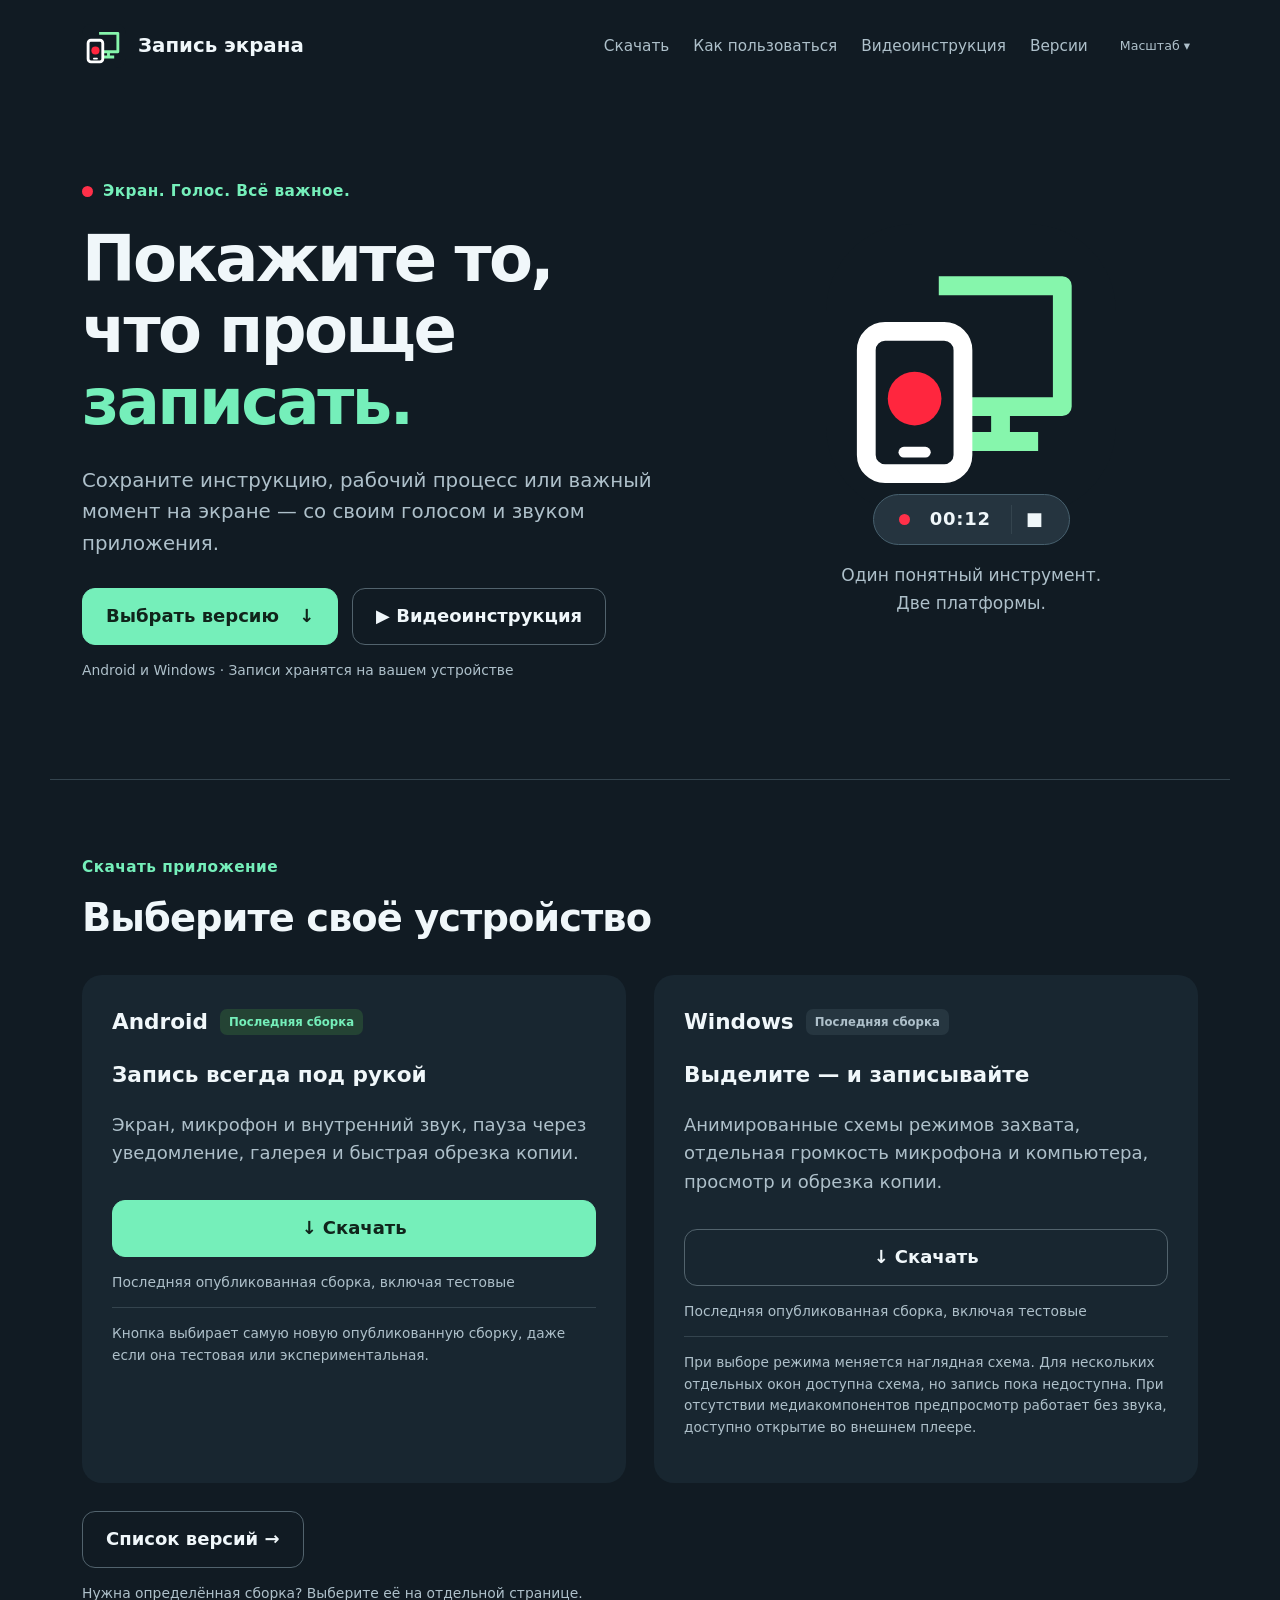
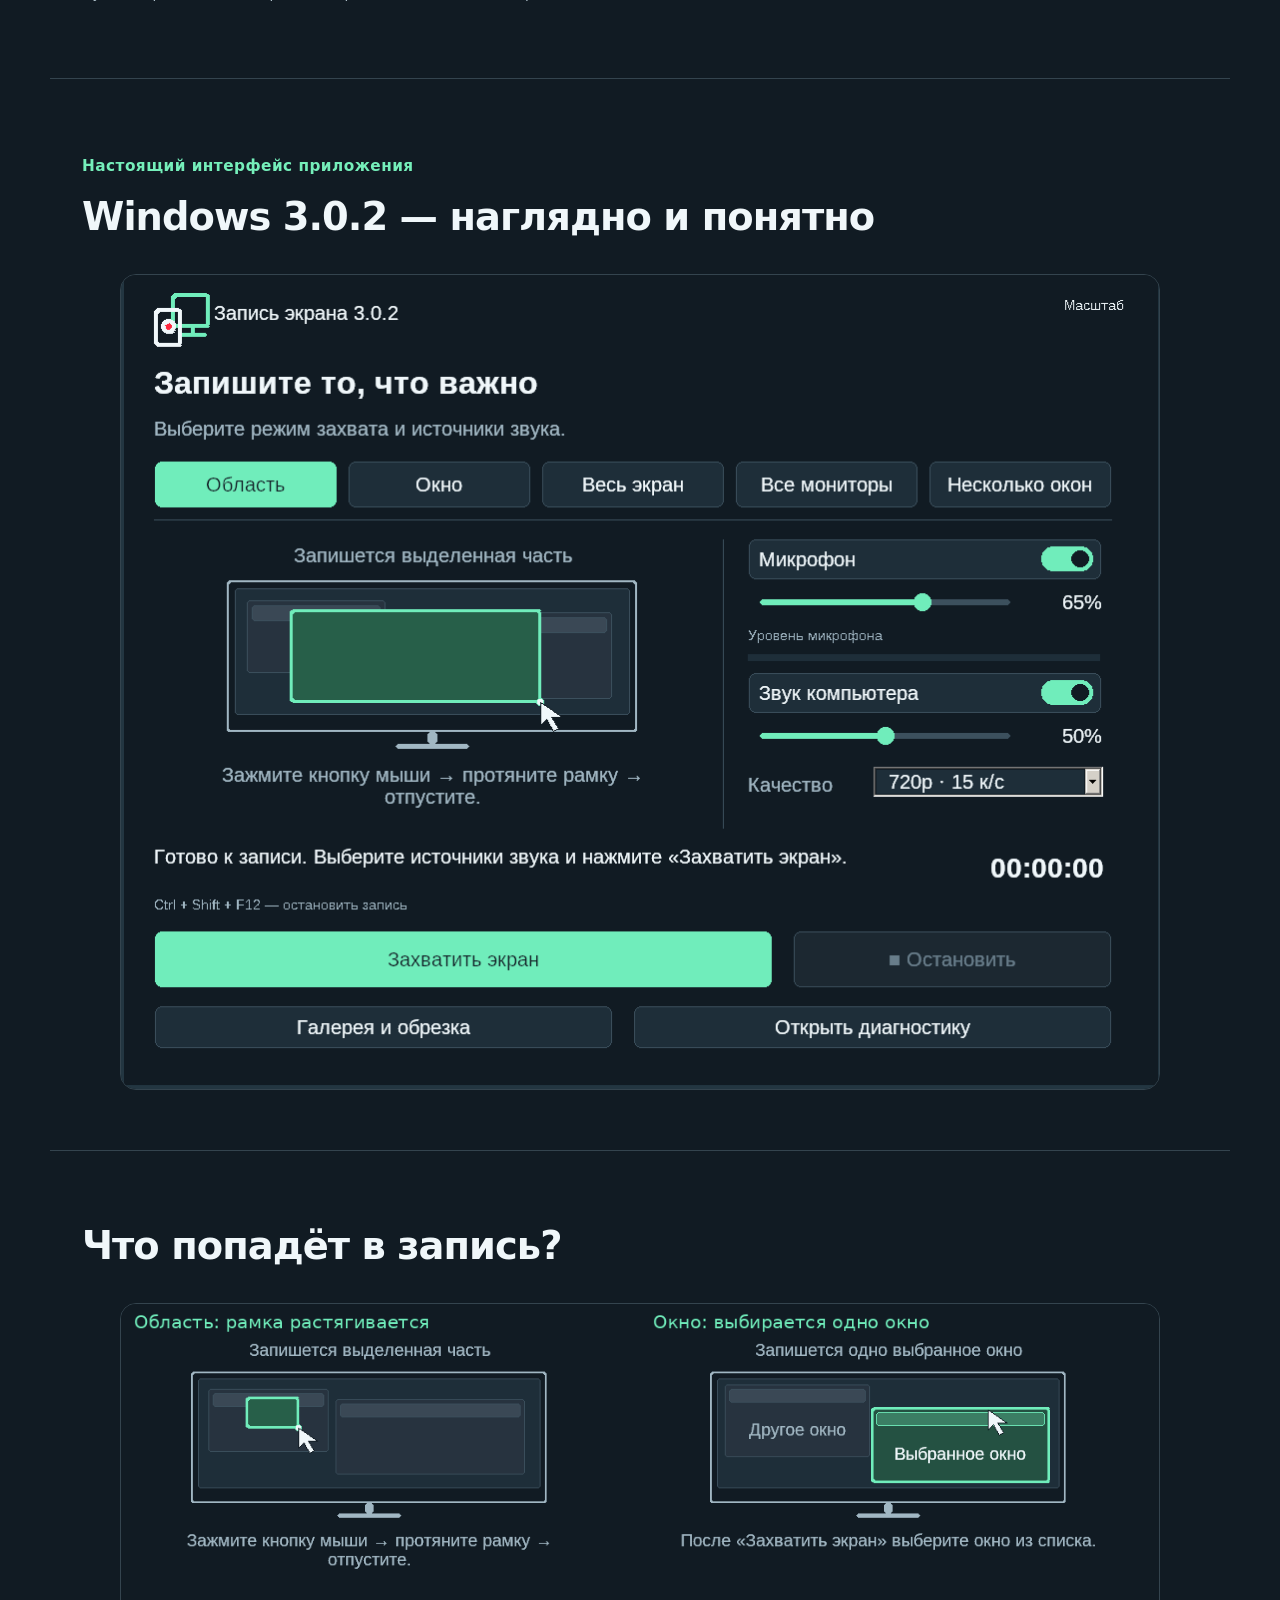
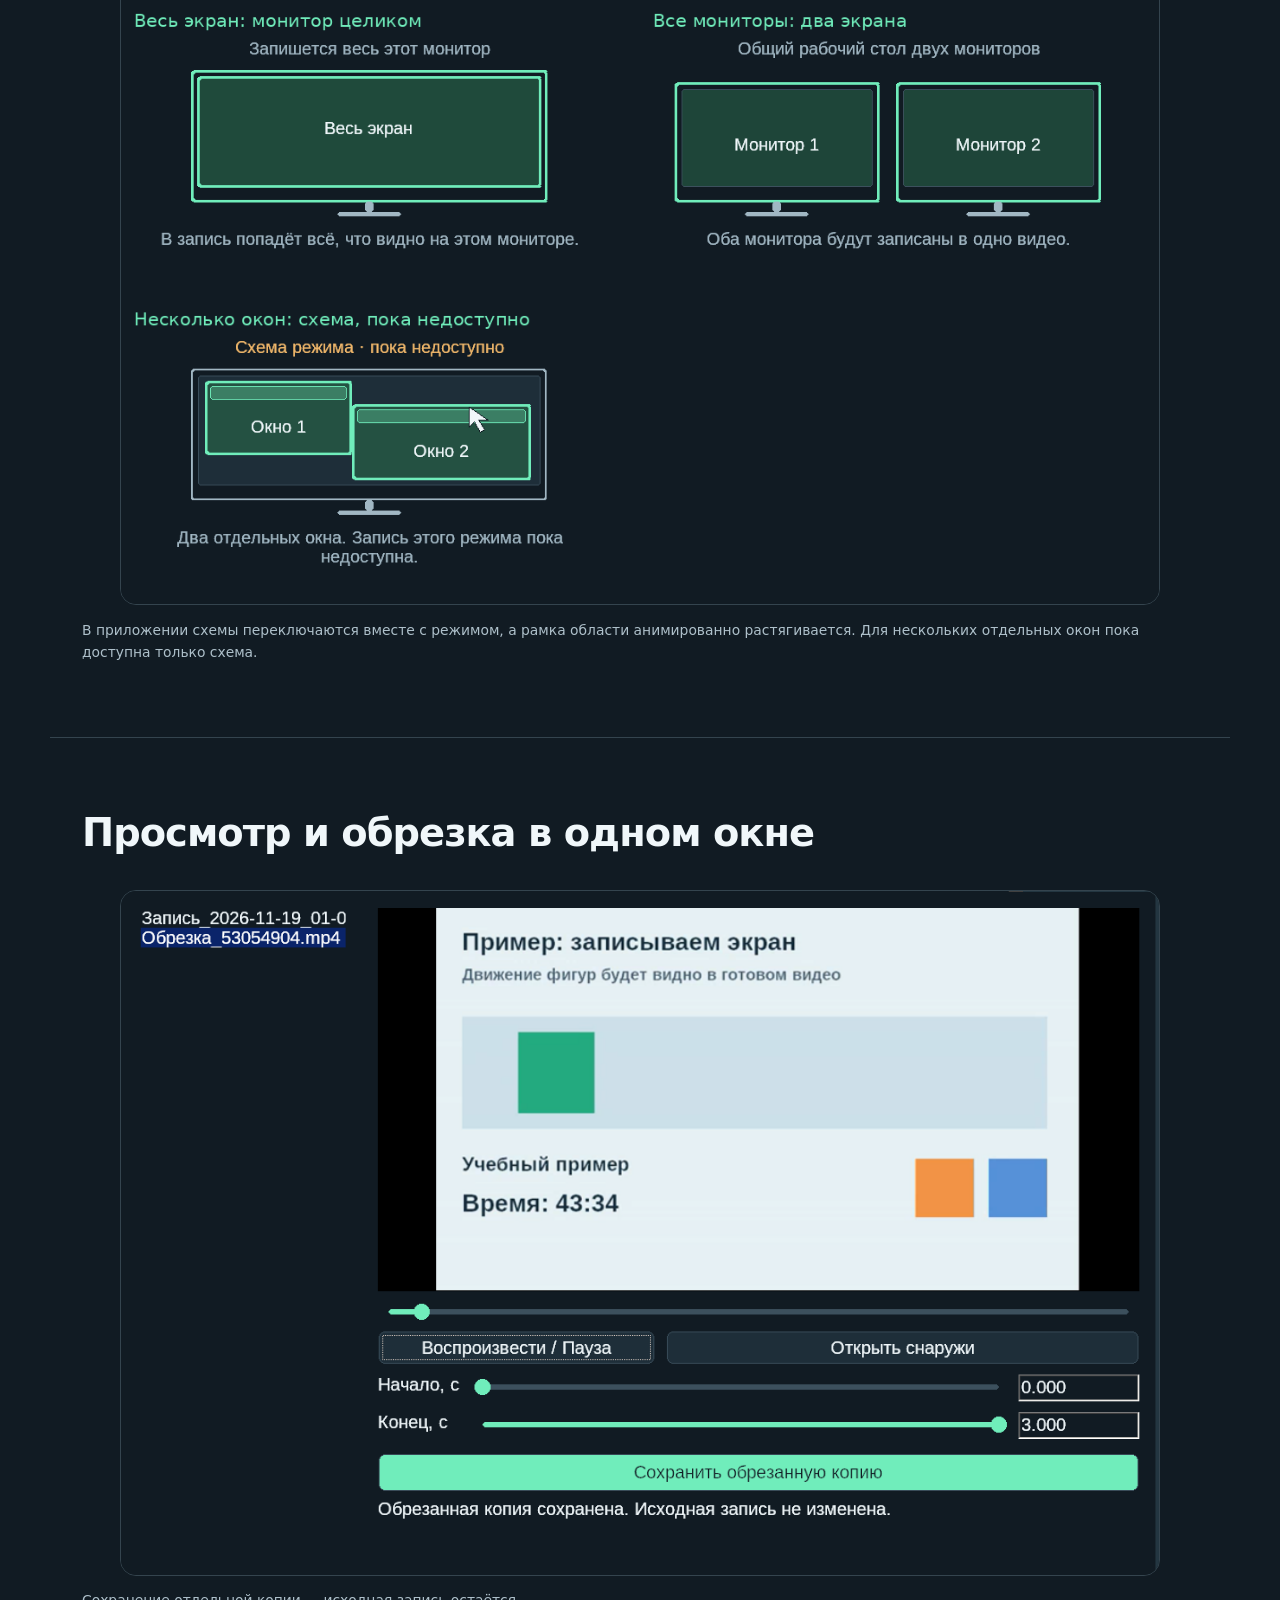
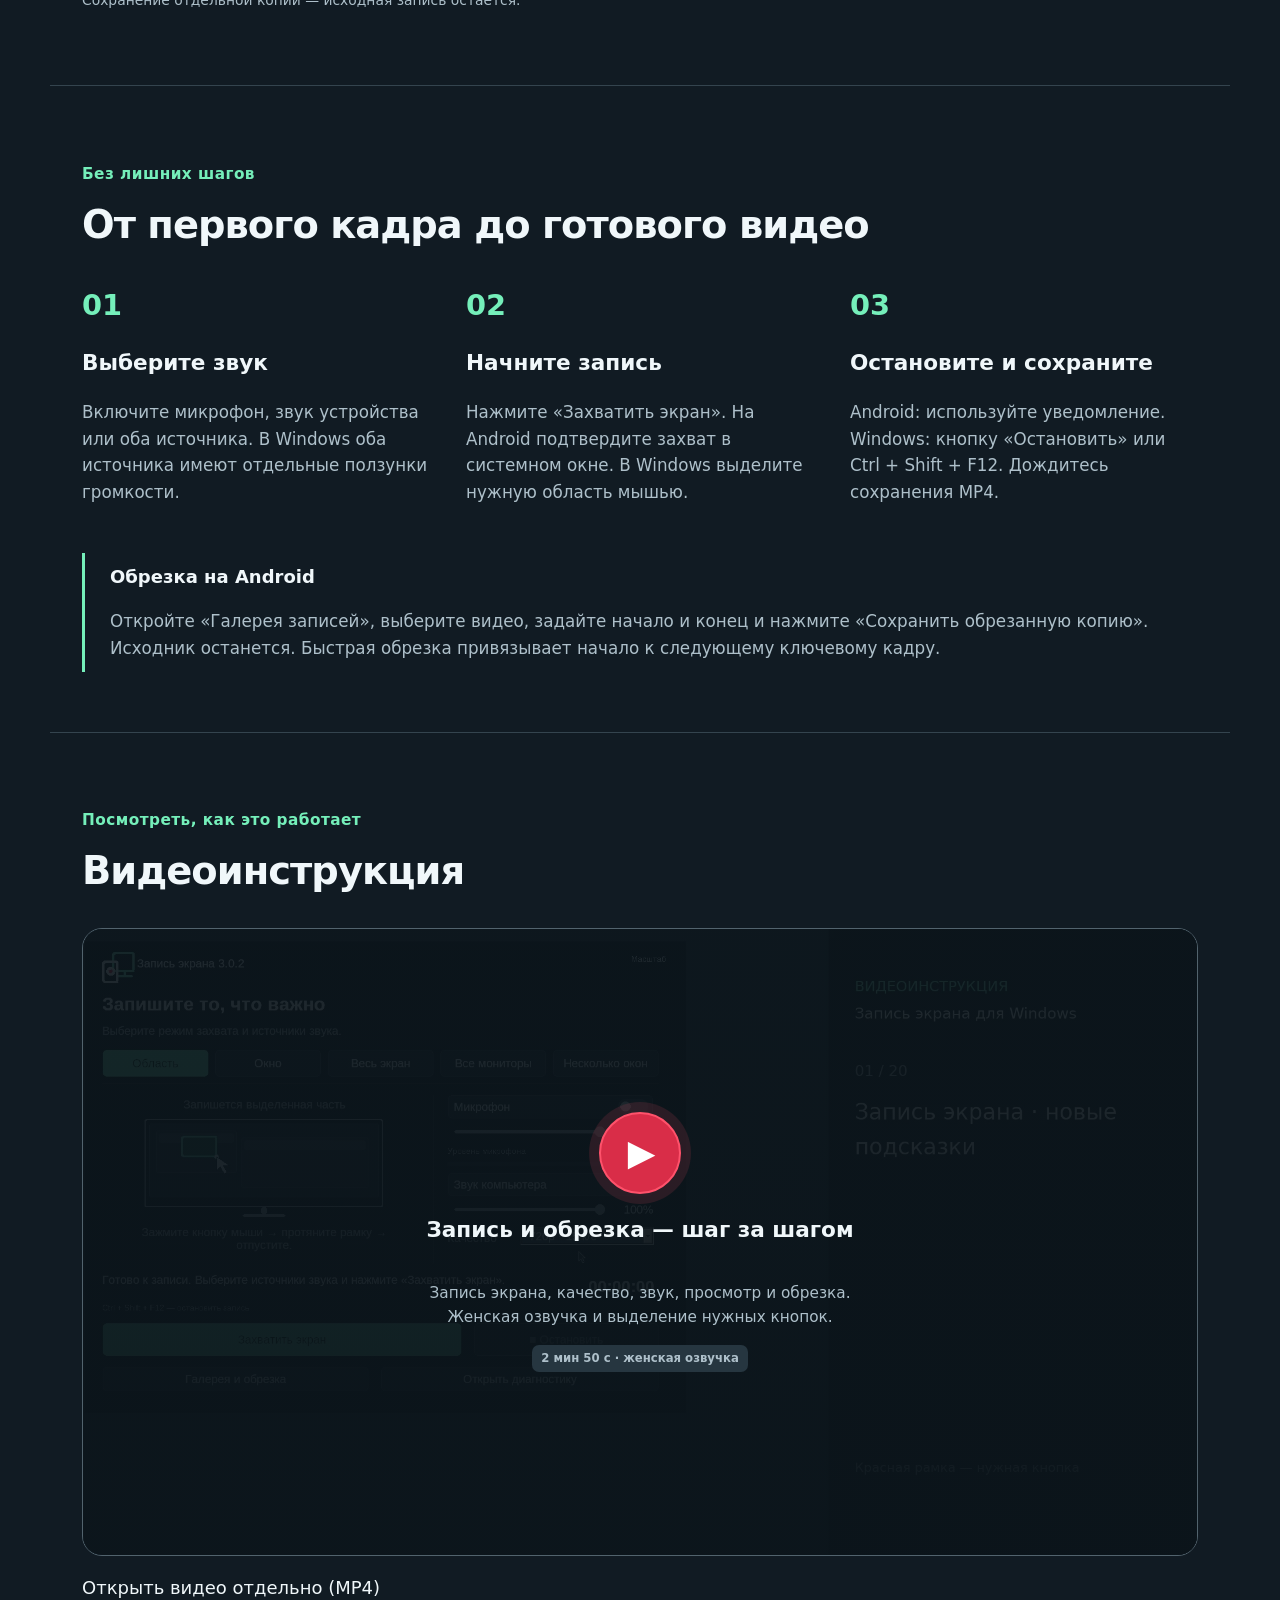
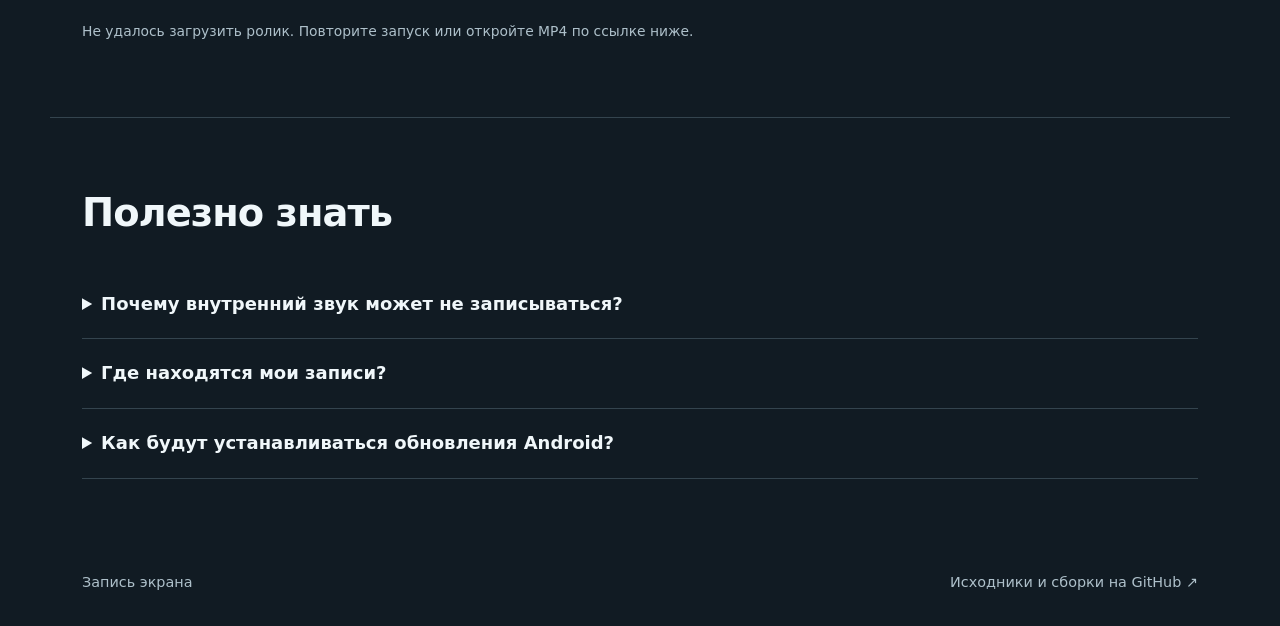
==== commit 8f485c83: "Resolve newest builds including prereleases and add separate version catalog" ====
--- a/site/index.html
+++ b/site/index.html
@@ -1,7 +1,7 @@
-<!doctype html><html lang="ru"><head><meta charset="utf-8"><meta name="viewport" content="width=device-width,initial-scale=1"><meta name="theme-color" content="#111b23"><title>Запись экрана — скачать для Android и Windows</title><meta name="description" content="Запись экрана со звуком для Android и Windows. Скачать экспериментальный APK, Windows-приложение и посмотреть инструкции."><link rel="icon" href="icon.svg"><link rel="stylesheet" href="style.css?v=302-20261119"></head><body>
-<header class="wrap"><a class="brand" href="#"><img src="icon.svg" alt="" width="44" height="44"><span>Запись экрана</span></a><nav aria-label="Главное меню"><a href="#download">Скачать</a><a href="#how">Как пользоваться</a><a href="#guide">Видеоинструкция</a></nav><button id="font" class="quiet" aria-haspopup="true" aria-expanded="false">Масштаб ▾</button><div id="font-menu" hidden role="group" aria-label="Масштаб интерфейса"><button data-font="100">100%</button><button data-font="125">125%</button><button data-font="150">150%</button><button data-font="175">175%</button><button data-font="200">200%</button></div></header>
+<!doctype html><html lang="ru"><head><meta charset="utf-8"><meta name="viewport" content="width=device-width,initial-scale=1"><meta name="theme-color" content="#111b23"><title>Запись экрана — скачать для Android и Windows</title><meta name="description" content="Запись экрана со звуком для Android и Windows. Скачать экспериментальный APK, Windows-приложение и посмотреть инструкции."><link rel="icon" href="icon.svg"><link rel="stylesheet" href="style.css?v=downloads-1"></head><body>
+<header class="wrap"><a class="brand" href="#"><img src="icon.svg" alt="" width="44" height="44"><span>Запись экрана</span></a><nav aria-label="Главное меню"><a href="#download">Скачать</a><a href="#how">Как пользоваться</a><a href="#guide">Видеоинструкция</a><a href="versions.html">Версии</a></nav><button id="font" class="quiet" aria-haspopup="true" aria-expanded="false">Масштаб ▾</button><div id="font-menu" hidden role="group" aria-label="Масштаб интерфейса"><button data-font="100">100%</button><button data-font="125">125%</button><button data-font="150">150%</button><button data-font="175">175%</button><button data-font="200">200%</button></div></header>
 <main><section class="hero wrap"><div><p class="eyebrow"><span class="dot"></span> Экран. Голос. Всё важное.</p><h1>Покажите то,<br>что проще <em>записать.</em></h1><p class="intro">Сохраните инструкцию, рабочий процесс или важный момент на экране — со своим голосом и звуком приложения.</p><div class="actions"><a class="button primary" href="#download">Выбрать версию <span>↓</span></a><a class="button" href="#guide">▶ Видеоинструкция</a></div><p class="subtle">Android и Windows · Записи хранятся на вашем устройстве</p></div><div class="visual" aria-label="Схема: телефон и компьютер с индикатором записи"><img src="icon.svg" alt="Телефон перед монитором, красная точка записи"><div class="record-pill"><span class="dot"></span> 00:12 <span class="stop">■</span></div><p>Один понятный инструмент.<br>Две платформы.</p></div></section>
-<section id="download" class="wrap section"><p class="eyebrow">Скачать приложение</p><h2>Выберите своё устройство</h2><div class="downloads"><article><div class="platform">Android <span class="badge">Экспериментальная сборка</span></div><h3>Запись всегда под рукой</h3><p>Экран, микрофон и внутренний звук, пауза через уведомление, галерея и быстрая обрезка копии.</p><a class="button primary" href="https://github.com/nicolenkoe/screen-recorder-downloads/releases/download/android-0.1.1-experimental/ScreenRecorder.apk" download>↓ Скачать APK</a><p class="subtle">0.1.1 · Android 10+ · 41 КБ</p><p class="note">Первый тестовый выпуск: сборка и подпись проверены, запись на реальном телефоне ещё не проверена. Сначала сделайте короткую пробную запись.</p></article><article><div class="platform">Windows <span class="badge muted">Версия 3.0.2</span></div><h3>Выделите — и записывайте</h3><p>Анимированные схемы режимов захвата, отдельная громкость микрофона и компьютера, просмотр и обрезка копии.</p><a class="button" href="https://github.com/nicolenkoe/screen-recorder-downloads/releases/download/windows-3.0.2/ScreenRecorder-Windows-3.0.2.exe" target="_blank" rel="noopener">↓ Скачать для Windows</a><p class="subtle">Windows 10/11 x64 · FFmpeg включён</p><p class="note">Windows 3.0.2: при выборе режима меняется наглядная схема. Для нескольких отдельных окон доступна схема, но запись пока недоступна. При отсутствии медиакомпонентов предпросмотр работает без звука, доступно открытие во внешнем плеере.</p></article></div></section>
+<section id="download" class="wrap section"><p class="eyebrow">Скачать приложение</p><h2>Выберите своё устройство</h2><div class="downloads"><article><div class="platform">Android <span class="badge" id="channel-android">Последняя сборка</span></div><h3>Запись всегда под рукой</h3><p>Экран, микрофон и внутренний звук, пауза через уведомление, галерея и быстрая обрезка копии.</p><a class="button primary" href="download.html?platform=android">↓ Скачать</a><p class="subtle" id="latest-android">Последняя опубликованная сборка, включая тестовые</p><p class="note">Кнопка выбирает самую новую опубликованную сборку, даже если она тестовая или экспериментальная.</p></article><article><div class="platform">Windows <span class="badge muted" id="channel-windows">Последняя сборка</span></div><h3>Выделите — и записывайте</h3><p>Анимированные схемы режимов захвата, отдельная громкость микрофона и компьютера, просмотр и обрезка копии.</p><a class="button" href="download.html?platform=windows">↓ Скачать</a><p class="subtle" id="latest-windows">Последняя опубликованная сборка, включая тестовые</p><p class="note">При выборе режима меняется наглядная схема. Для нескольких отдельных окон доступна схема, но запись пока недоступна. При отсутствии медиакомпонентов предпросмотр работает без звука, доступно открытие во внешнем плеере.</p></article></div><div class="version-actions"><a class="button" href="versions.html">Список версий →</a><p class="subtle">Нужна определённая сборка? Выберите её на отдельной странице.</p></div></section>
 <section class="wrap section"><p class="eyebrow">Настоящий интерфейс приложения</p><h2>Windows 3.0.2 — наглядно и понятно</h2><img class="app-screenshot" src="assets/windows-3.0.png" alt="Windows 3.0.2: схема захвата, отдельная громкость микрофона и компьютера, компактное меню Масштаб" loading="lazy"></section><section class="wrap section"><h2>Что попадёт в запись?</h2><img class="app-screenshot" src="assets/capture-modes-3.0.2.png" alt="Пять схем захвата: область внутри рамки, одно окно, весь экран, два монитора и схема нескольких окон" loading="lazy"><p class="subtle">В приложении схемы переключаются вместе с режимом, а рамка области анимированно растягивается. Для нескольких отдельных окон пока доступна только схема.</p></section><section class="wrap section"><h2>Просмотр и обрезка в одном окне</h2><img class="app-screenshot" src="assets/gallery.png" alt="Галерея Windows: просмотр записи и выбор начала и конца обрезки" loading="lazy"><p class="subtle">Сохранение отдельной копии — исходная запись остаётся.</p></section><section id="how" class="wrap section"><p class="eyebrow">Без лишних шагов</p><h2>От первого кадра до готового видео</h2><div class="steps"><article><b>01</b><h3>Выберите звук</h3><p>Включите микрофон, звук устройства или оба источника. В Windows оба источника имеют отдельные ползунки громкости.</p></article><article><b>02</b><h3>Начните запись</h3><p>Нажмите «Захватить экран». На Android подтвердите захват в системном окне. В Windows выделите нужную область мышью.</p></article><article><b>03</b><h3>Остановите и сохраните</h3><p>Android: используйте уведомление. Windows: кнопку «Остановить» или Ctrl + Shift + F12. Дождитесь сохранения MP4.</p></article></div><div class="tip"><strong>Обрезка на Android</strong><p>Откройте «Галерея записей», выберите видео, задайте начало и конец и нажмите «Сохранить обрезанную копию». Исходник останется. Быстрая обрезка привязывает начало к следующему ключевому кадру.</p></div></section>
 <section id="guide" class="wrap section"><p class="eyebrow">Посмотреть, как это работает</p><h2>Видеоинструкция</h2><div class="video-shell"><div id="video-poster" class="video-poster"><button class="play" aria-label="Смотреть видеоинструкцию">▶</button><h3>Запись и обрезка — шаг за шагом</h3><p>Запись экрана, качество, звук, просмотр и обрезка.<br>Женская озвучка и выделение нужных кнопок.</p><span class="badge muted">Пошаговый урок · женская озвучка</span></div><video id="tutorial" hidden controls playsinline preload="metadata" poster="assets/tutorial-v3-poster.jpg" aria-label="Видеоинструкция"><track kind="captions" src="assets/tutorial-v3-ru.vtt" srclang="ru" label="Русские"></video></div><p><a href="assets/tutorial-windows-v3.mp4" target="_blank" rel="noopener">Открыть видео отдельно (MP4)</a></p><p id="video-status" class="subtle">Настоящая запись Windows 3.0.2: схемы режимов, два ползунка громкости, качество, масштаб, просмотр и обрезка. Нажмите ▶ для просмотра со звуком.</p></section>
-<section class="wrap section faq"><h2>Полезно знать</h2><details><summary>Почему внутренний звук может не записываться?</summary><p>Android позволяет приложениям запрещать захват своего звука. Защищённое видео и звонки могут быть недоступны для записи.</p></details><details><summary>Где находятся мои записи?</summary><p>Android: Movies/ScreenRecorder и галерея приложения. Windows: Видео/ScreenRecorder вашего профиля.</p></details><details><summary>Как будут устанавливаться обновления Android?</summary><p>При возвращении в приложение проверяется каталог опубликованных сборок. По умолчанию разрешены тестовые версии; в настройках можно выбрать только стабильные. Скачанный APK проверяется, а установку подтверждает Android.</p></details></section></main><footer class="wrap"><span>Запись экрана</span><a href="https://github.com/nicolenkoe/screen-recorder-downloads">Исходники и сборки на GitHub ↗</a></footer><script src="app.js?v=tutorial-302-20261119"></script></body></html>
+<section class="wrap section faq"><h2>Полезно знать</h2><details><summary>Почему внутренний звук может не записываться?</summary><p>Android позволяет приложениям запрещать захват своего звука. Защищённое видео и звонки могут быть недоступны для записи.</p></details><details><summary>Где находятся мои записи?</summary><p>Android: Movies/ScreenRecorder и галерея приложения. Windows: Видео/ScreenRecorder вашего профиля.</p></details><details><summary>Как будут устанавливаться обновления Android?</summary><p>При возвращении в приложение проверяется каталог опубликованных сборок. По умолчанию разрешены тестовые версии; в настройках можно выбрать только стабильные. Скачанный APK проверяется, а установку подтверждает Android.</p></details></section></main><footer class="wrap"><span>Запись экрана</span><a href="https://github.com/nicolenkoe/screen-recorder-downloads">Исходники и сборки на GitHub ↗</a></footer><script src="settings.js?v=downloads-1"></script><script src="app.js?v=downloads-1"></script></body></html>
--- a/site/style.css
+++ b/site/style.css
@@ -3,3 +3,7 @@
 .app-screenshot{display:block;width:100%;max-width:1040px;border:1px solid var(--line);border-radius:16px;margin:auto}
 
 .video-poster{width:100%;height:100%;display:flex;flex-direction:column;align-items:center;justify-content:center;background:linear-gradient(#0b141ae8,#0b141af5),url("assets/tutorial-v3-poster.jpg") center/cover}.video-poster[hidden]{display:none}.play{border-color:#ff526b;background:#d92d48;color:white;box-shadow:0 0 0 10px #ff526b20}.play:hover{background:#ef3c58}
+
+.version-actions{margin-top:28px}.version-list{display:grid;grid-template-columns:1fr 1fr;gap:22px;margin-top:28px}.version-card{border:1px solid var(--line);background:var(--surface);border-radius:18px;padding:26px;min-width:0}.version-card h2{font-size:1.3rem;margin:15px 0;overflow-wrap:anywhere}.version-top{display:flex;align-items:center;flex-wrap:wrap;gap:14px}.release-details{display:block;margin-top:15px;font-size:.85rem;color:var(--muted)}.channel-test{background:#4b3b24;color:#ffd18b}.channel-experimental{background:#42334c;color:#e4b6ff}.version-filter select{font:inherit;background:var(--surface);color:var(--text);border:1px solid var(--line);border-radius:10px;padding:8px 12px;margin-left:10px}.version-filter{display:flex;align-items:center;flex-wrap:wrap;gap:8px}.actions [hidden]{display:none}@media(max-width:760px){.version-list{grid-template-columns:1fr}.version-filter select{margin-left:0}}
+
+[hidden]{display:none!important}button.button{background:var(--surface);color:var(--text);cursor:pointer}
